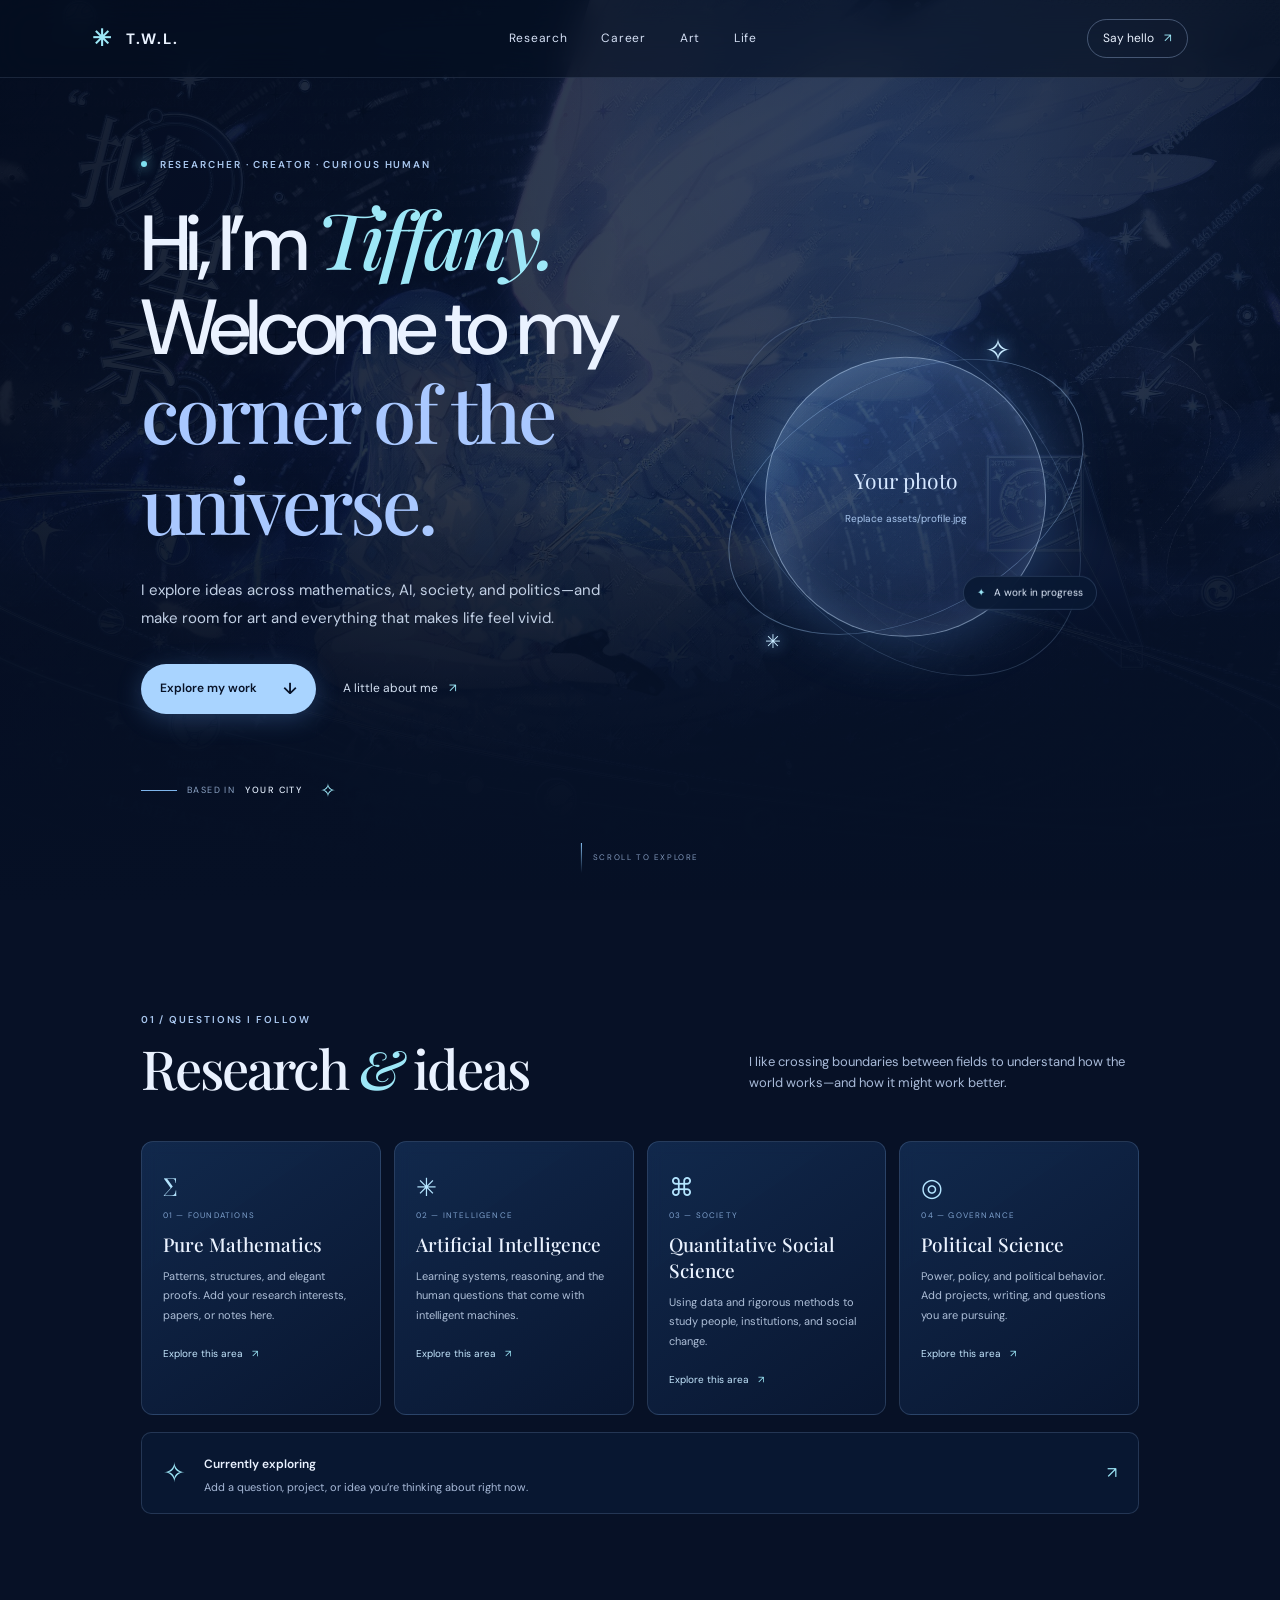
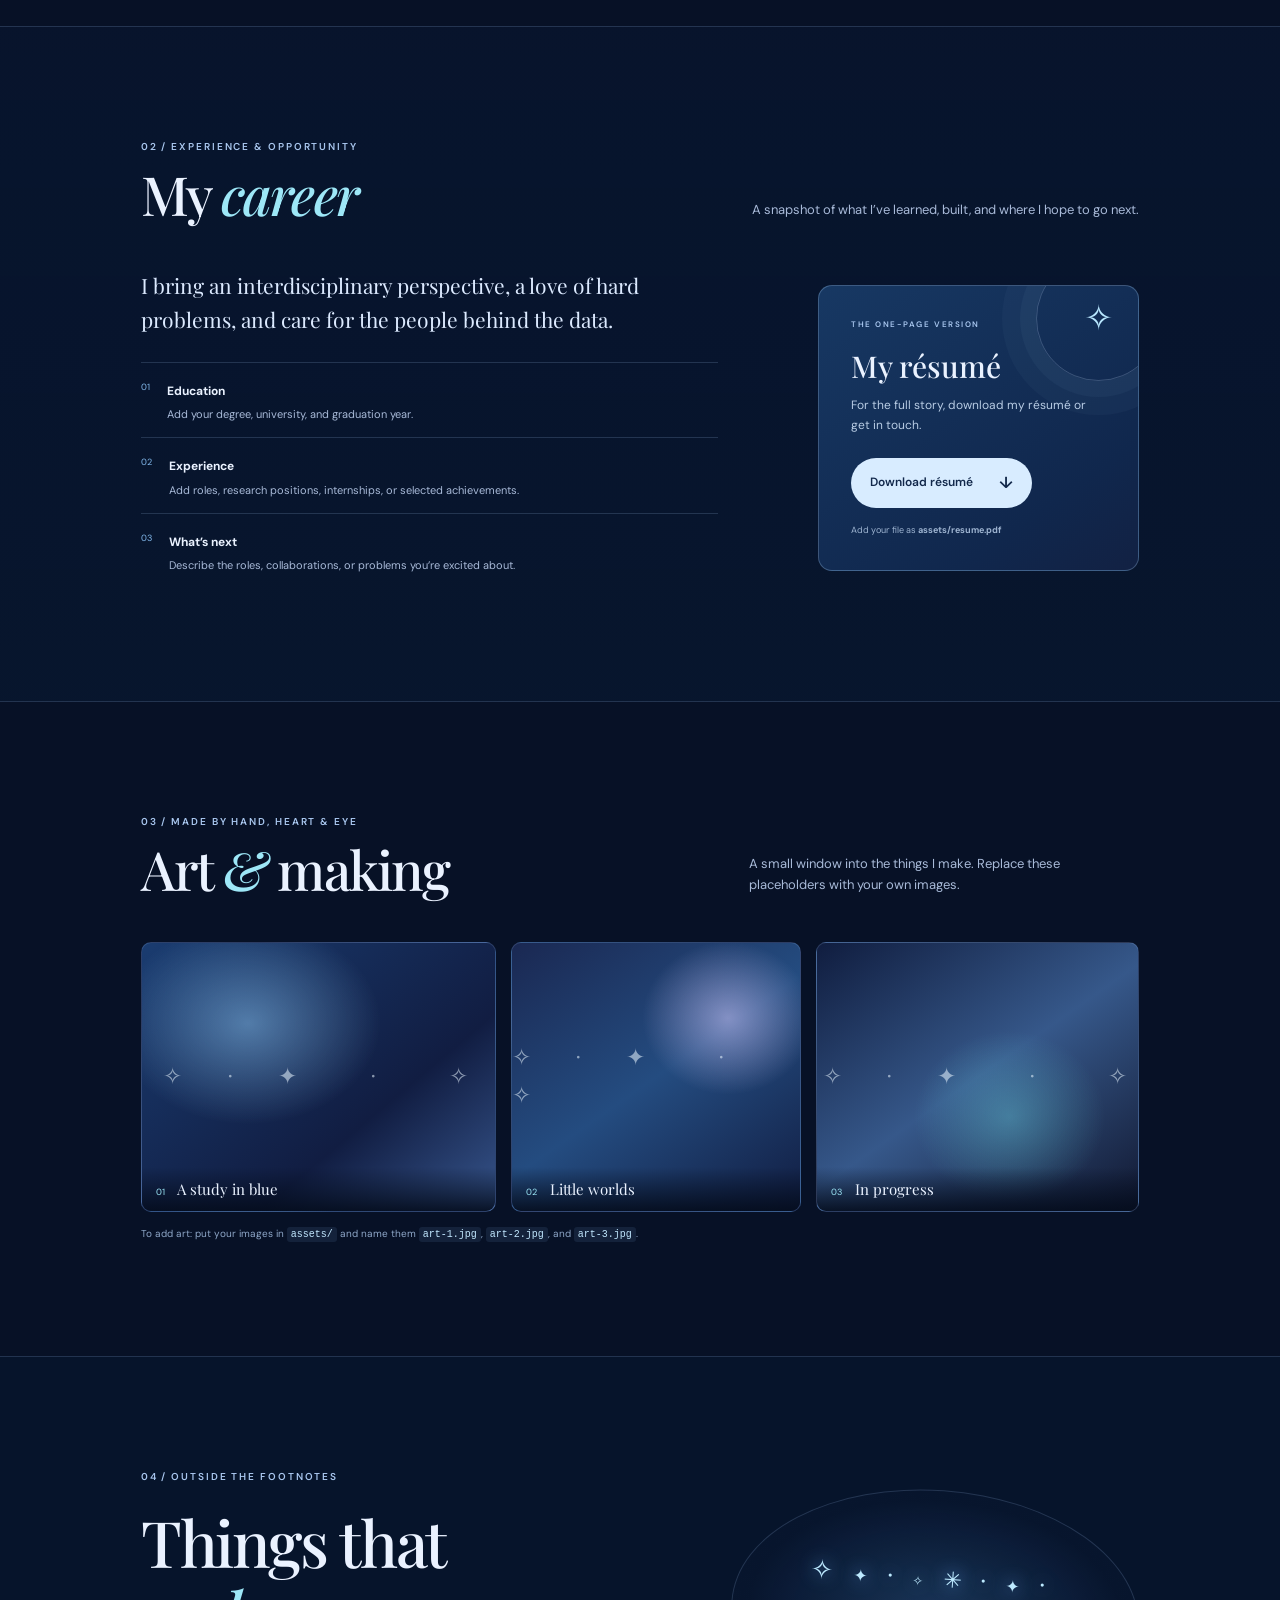
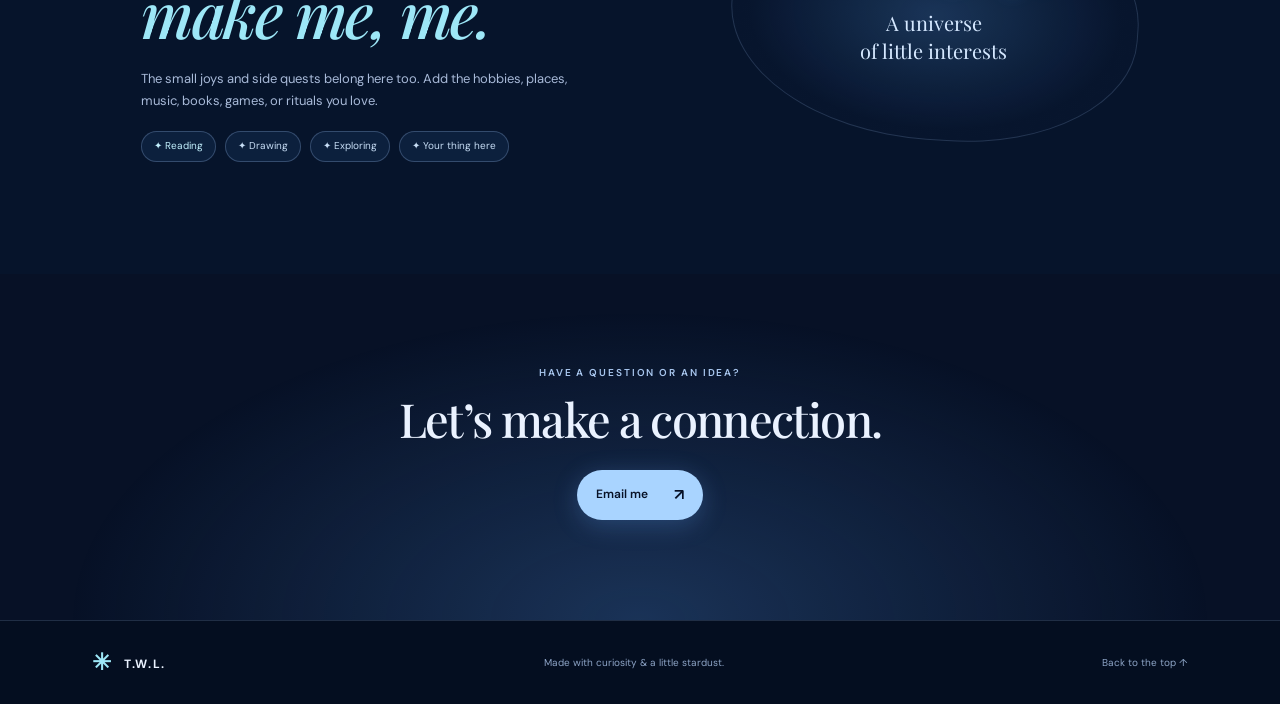
==== index.html @ 9f995507 "Add files via upload" ====
<!doctype html>
<html lang="en">
<head>
  <meta charset="utf-8">
  <meta name="viewport" content="width=device-width, initial-scale=1">
  <meta name="theme-color" content="#071126">
  <meta name="description" content="Tiffany Wing Lun — research, work, art, and things I love.">
  <title>Tiffany Wing Lun — Personal Portfolio</title>
  <link rel="preconnect" href="https://fonts.googleapis.com">
  <link rel="preconnect" href="https://fonts.gstatic.com" crossorigin>
  <link href="https://fonts.googleapis.com/css2?family=DM+Sans:wght@400;500;600;700&family=Playfair+Display:wght@500;600;700&display=swap" rel="stylesheet">
  <link rel="stylesheet" href="style.css">
</head>
<body>
  <div class="backdrop" aria-hidden="true"></div>
  <header class="topbar">
    <a class="wordmark" href="#home" aria-label="Tiffany home"><span class="mark">✳</span> T.W.L.</a>
    <nav aria-label="Main navigation">
      <a href="#research">Research</a><a href="#career">Career</a><a href="#art">Art</a><a href="#life">Life</a>
    </nav>
    <a class="top-contact" href="mailto:your.email@example.com">Say hello <span>↗</span></a>
  </header>

  <main>
    <section class="hero" id="home">
      <div class="hero-copy">
        <p class="eyebrow"><span class="dot"></span> RESEARCHER · CREATOR · CURIOUS HUMAN</p>
        <h1>Hi, I’m <em>Tiffany.</em><br>Welcome to my<br><span class="serif-blue">corner of the universe.</span></h1>
        <p class="intro">I explore ideas across mathematics, AI, society, and politics—and make room for art and everything that makes life feel vivid.</p>
        <div class="hero-actions"><a class="button primary" href="#research">Explore my work <span>↓</span></a><a class="text-link" href="#career">A little about me <span>↗</span></a></div>
        <div class="hero-note"><span class="line"></span> BASED IN <b>YOUR CITY</b><span class="note-star">✧</span></div>
      </div>
      <div class="portrait-wrap">
        <div class="orbit orbit-one"></div><div class="orbit orbit-two"></div>
        <div class="portrait"><img src="assets/profile.jpg" alt="Portrait of Tiffany" onerror="this.style.display='none'; this.parentElement.classList.add('empty')"><span class="portrait-placeholder">Your photo<br><small>Replace assets/profile.jpg</small></span></div>
        <div class="photo-tag"><span>✦</span> A work in progress</div>
        <div class="floating-star star-a">✧</div><div class="floating-star star-b">✳</div>
      </div>
      <a class="scroll-cue" href="#research"><span></span> SCROLL TO EXPLORE</a>
    </section>

    <section class="section research-section" id="research">
      <div class="section-head"><div><p class="eyebrow">01 / QUESTIONS I FOLLOW</p><h2>Research <em>&</em> ideas</h2></div><p class="section-intro">I like crossing boundaries between fields to understand how the world works—and how it might work better.</p></div>
      <div class="research-grid">
        <article class="research-card"><div class="card-icon">∑</div><p class="card-index">01 — FOUNDATIONS</p><h3>Pure Mathematics</h3><p>Patterns, structures, and elegant proofs. Add your research interests, papers, or notes here.</p><a href="mailto:your.email@example.com">Explore this area <span>↗</span></a></article>
        <article class="research-card"><div class="card-icon">✳</div><p class="card-index">02 — INTELLIGENCE</p><h3>Artificial Intelligence</h3><p>Learning systems, reasoning, and the human questions that come with intelligent machines.</p><a href="mailto:your.email@example.com">Explore this area <span>↗</span></a></article>
        <article class="research-card"><div class="card-icon">⌘</div><p class="card-index">03 — SOCIETY</p><h3>Quantitative Social Science</h3><p>Using data and rigorous methods to study people, institutions, and social change.</p><a href="mailto:your.email@example.com">Explore this area <span>↗</span></a></article>
        <article class="research-card"><div class="card-icon">◎</div><p class="card-index">04 — GOVERNANCE</p><h3>Political Science</h3><p>Power, policy, and political behavior. Add projects, writing, and questions you are pursuing.</p><a href="mailto:your.email@example.com">Explore this area <span>↗</span></a></article>
      </div>
      <div class="feature-strip"><span class="strip-symbol">✧</span><div><b>Currently exploring</b><p>Add a question, project, or idea you’re thinking about right now.</p></div><span class="strip-arrow">↗</span></div>
    </section>

    <section class="section career-section" id="career">
      <div class="section-head"><div><p class="eyebrow">02 / EXPERIENCE & OPPORTUNITY</p><h2>My <em>career</em></h2></div><p class="section-intro">A snapshot of what I’ve learned, built, and where I hope to go next.</p></div>
      <div class="career-layout"><div class="career-copy"><p class="large-copy">I bring an interdisciplinary perspective, a love of hard problems, and care for the people behind the data.</p><div class="detail-row"><span>01</span><div><b>Education</b><p>Add your degree, university, and graduation year.</p></div></div><div class="detail-row"><span>02</span><div><b>Experience</b><p>Add roles, research positions, internships, or selected achievements.</p></div></div><div class="detail-row"><span>03</span><div><b>What’s next</b><p>Describe the roles, collaborations, or problems you’re excited about.</p></div></div></div>
        <aside class="resume-card"><div class="resume-orbit">✧</div><p class="eyebrow">THE ONE-PAGE VERSION</p><h3>My résumé</h3><p>For the full story, download my résumé or get in touch.</p><a class="button light" href="assets/resume.pdf" download>Download résumé <span>↓</span></a><small>Add your file as <b>assets/resume.pdf</b></small></aside></div>
    </section>

    <section class="section art-section" id="art">
      <div class="section-head"><div><p class="eyebrow">03 / MADE BY HAND, HEART & EYE</p><h2>Art <em>&</em> making</h2></div><p class="section-intro">A small window into the things I make. Replace these placeholders with your own images.</p></div>
      <div class="art-grid"><figure class="art-tile art-one"><img src="assets/art-1.jpg" alt="Artwork one" onerror="this.style.display='none'"><figcaption><span>01</span> A study in blue</figcaption></figure><figure class="art-tile art-two"><img src="assets/art-2.jpg" alt="Artwork two" onerror="this.style.display='none'"><figcaption><span>02</span> Little worlds</figcaption></figure><figure class="art-tile art-three"><img src="assets/art-3.jpg" alt="Artwork three" onerror="this.style.display='none'"><figcaption><span>03</span> In progress</figcaption></figure></div>
      <p class="upload-hint">To add art: put your images in <code>assets/</code> and name them <code>art-1.jpg</code>, <code>art-2.jpg</code>, and <code>art-3.jpg</code>.</p>
    </section>

    <section class="section life-section" id="life"><div class="life-content"><p class="eyebrow">04 / OUTSIDE THE FOOTNOTES</p><h2>Things that<br><em>make me, me.</em></h2><p class="life-intro">The small joys and side quests belong here too. Add the hobbies, places, music, books, games, or rituals you love.</p><div class="hobby-list"><span>✦ Reading</span><span>✦ Drawing</span><span>✦ Exploring</span><span>✦ Your thing here</span></div></div><div class="life-visual"><div class="constellation">✧<span>✦</span>·<i>✧</i><b>✳</b>·<span>✦</span>·</div><p>A universe<br>of little interests</p></div></section>

    <section class="contact-band"><p class="eyebrow">HAVE A QUESTION OR AN IDEA?</p><h2>Let’s make a connection.</h2><a class="button primary" href="mailto:your.email@example.com">Email me <span>↗</span></a></section>
  </main>
  <footer><a class="wordmark" href="#home"><span class="mark">✳</span> T.W.L.</a><p>Made with curiosity & a little stardust.</p><a href="#home">Back to the top ↑</a></footer>
</body>
</html>
---- style.css ----
:root{--ink:#eaf2ff;--muted:#a8bad8;--blue:#8bbaff;--cyan:#9de7f7;--navy:#071126;--panel:rgba(12,29,59,.72);--line:rgba(174,205,255,.17);--serif:'Playfair Display',Georgia,serif;--sans:'DM Sans',Arial,sans-serif}*{box-sizing:border-box}html{scroll-behavior:smooth;scroll-padding-top:90px}body{margin:0;background:#071126;color:var(--ink);font-family:var(--sans);line-height:1.65;overflow-x:hidden}.backdrop{position:fixed;inset:0;z-index:-2;background:linear-gradient(90deg,rgba(5,13,31,.89),rgba(6,19,43,.72) 48%,rgba(6,18,42,.84)),linear-gradient(0deg,#071126 2%,transparent 45%,rgba(5,12,28,.2)),url('assets/blue-universe.jpg') center 38%/cover no-repeat;opacity:.72}.backdrop:after{content:"";position:absolute;inset:0;background:radial-gradient(ellipse at 70% 15%,rgba(112,164,255,.2),transparent 38%),linear-gradient(180deg,transparent 50%,#071126 100%)}a{color:inherit;text-decoration:none}.topbar{height:78px;padding:0 7.2%;display:flex;align-items:center;justify-content:space-between;border-bottom:1px solid rgba(190,214,255,.12);background:rgba(5,14,31,.58);backdrop-filter:blur(16px);position:sticky;top:0;z-index:5}.wordmark{font-size:15px;letter-spacing:.13em;font-weight:700}.mark{color:var(--cyan);font-size:23px;vertical-align:-2px;margin-right:7px}.topbar nav{display:flex;gap:34px;font-size:12px;color:#d5e0f5;letter-spacing:.06em}.topbar nav a:hover,.text-link:hover,footer>a:last-child:hover{color:var(--cyan)}.top-contact{font-size:12px;border:1px solid rgba(184,211,255,.32);padding:9px 15px;border-radius:30px}.top-contact span{color:var(--cyan);margin-left:7px}.hero{min-height:690px;height:calc(100vh - 78px);max-height:860px;padding:70px 11% 84px;display:flex;align-items:center;position:relative;overflow:hidden}.hero-copy{max-width:610px;z-index:1}.eyebrow{font-size:10px;letter-spacing:.19em;color:#a9c7ef;font-weight:600;margin:0 0 22px}.dot{display:inline-block;width:6px;height:6px;border-radius:100%;background:#7fe0f0;box-shadow:0 0 12px #7fe0f0;margin:0 9px 1px 0}h1,h2,h3,p{margin-top:0}h1{font-size:clamp(48px,6.2vw,78px);letter-spacing:-.055em;line-height:1.08;margin-bottom:25px;font-weight:500}h1 em,h2 em{font-family:var(--serif);font-weight:500;color:var(--cyan)}.serif-blue{font-family:var(--serif);font-weight:500;color:#a9c8ff;letter-spacing:-.04em}.intro{max-width:460px;color:#c2d0e5;font-size:15px;line-height:1.9}.hero-actions{display:flex;align-items:center;gap:27px;margin-top:31px}.button{display:inline-flex;align-items:center;gap:26px;border-radius:28px;padding:12px 19px;font-size:12px;font-weight:600;transition:.2s}.button span{font-size:16px}.primary{background:#a9d4ff;color:#071126;box-shadow:0 5px 24px rgba(109,173,255,.25)}.primary:hover{transform:translateY(-2px);background:#d4eaff}.text-link{font-size:12px;color:#d5e1f2}.text-link span{color:var(--cyan);margin-left:8px}.hero-note{display:flex;align-items:center;gap:10px;margin-top:61px;color:#8da4c5;font-size:9px;letter-spacing:.16em}.hero-note b{color:#e6f0ff;font-weight:500}.line{width:36px;height:1px;background:#7eb5ec}.note-star{color:#9de7f7;font-size:19px;margin-left:8px}.portrait-wrap{position:absolute;right:14%;top:50%;transform:translateY(-48%);width:min(33vw,390px);aspect-ratio:1}.portrait{position:absolute;inset:14%;border-radius:50%;border:1px solid rgba(197,226,255,.5);background:linear-gradient(145deg,rgba(117,179,255,.25),rgba(83,112,190,.15));box-shadow:0 0 65px rgba(103,172,255,.3),inset 0 0 40px rgba(170,212,255,.18);display:flex;align-items:center;justify-content:center;overflow:hidden}.portrait img{width:100%;height:100%;object-fit:cover}.portrait.empty .portrait-placeholder{display:block}.portrait-placeholder{display:none;text-align:center;color:#d5e7ff;font-family:var(--serif);font-size:21px;line-height:1.55}.portrait-placeholder small{font:10px var(--sans);color:#a9c7ef}.orbit{position:absolute;border:1px solid rgba(174,214,255,.38);border-radius:50%;inset:1%;transform:rotate(-28deg) scaleY(.62)}.orbit-two{inset:-3%;transform:rotate(47deg) scaleY(.69);border-color:rgba(174,214,255,.19)}.photo-tag{position:absolute;right:1%;bottom:21%;font-size:10px;color:#e4efff;background:rgba(9,24,51,.88);border:1px solid var(--line);border-radius:20px;padding:8px 13px;backdrop-filter:blur(8px)}.photo-tag span{color:var(--cyan);margin-right:6px}.floating-star{position:absolute;color:#c7eaff;text-shadow:0 0 15px #76bcff}.star-a{top:6%;right:23%;font-size:31px}.star-b{bottom:9%;left:14%;font-size:19px}.scroll-cue{position:absolute;bottom:27px;left:50%;transform:translateX(-50%);font-size:8px;letter-spacing:.2em;color:#8198bb;display:flex;gap:11px;align-items:center}.scroll-cue span{height:30px;width:1px;background:linear-gradient(#8ecbff,transparent)}.section{padding:112px 11%;position:relative}.section-head{display:flex;align-items:end;justify-content:space-between;gap:40px;margin-bottom:43px}.section-head .eyebrow{margin-bottom:10px}h2{font-family:var(--serif);font-size:clamp(38px,4.3vw,54px);line-height:1.1;font-weight:500;letter-spacing:-.035em;margin:0}.section-intro{max-width:390px;color:var(--muted);font-size:13px;margin:0 0 4px}.research-grid{display:grid;grid-template-columns:repeat(4,1fr);gap:13px}.research-card{min-height:267px;padding:23px 21px;background:linear-gradient(145deg,rgba(21,48,88,.76),rgba(10,25,52,.78));border:1px solid var(--line);border-radius:12px;backdrop-filter:blur(8px);transition:.2s}.research-card:hover{transform:translateY(-4px);border-color:rgba(151,211,255,.48)}.card-icon{color:#b4e5ff;font-family:var(--serif);font-size:25px;height:40px}.card-index{font-size:8px;letter-spacing:.15em;color:#7fa2ce;margin:4px 0 9px}.research-card h3{font:500 19px var(--serif);margin:0 0 10px}.research-card>p:not(.card-index){font-size:11px;color:#aebfd8;line-height:1.75;min-height:57px;margin-bottom:14px}.research-card>a{font-size:10px;color:#c6e8ff}.research-card>a span{color:var(--cyan);margin-left:6px}.feature-strip{margin-top:17px;border:1px solid var(--line);background:rgba(11,28,58,.61);border-radius:10px;padding:17px 21px;display:flex;align-items:center;gap:18px}.strip-symbol{font-size:27px;color:var(--cyan)}.feature-strip b{font-size:12px;font-weight:600}.feature-strip p{font-size:11px;color:var(--muted);margin:1px 0 0}.strip-arrow{margin-left:auto;color:var(--cyan)}.career-section{background:linear-gradient(180deg,rgba(8,21,46,.85),rgba(8,22,46,.94));border-top:1px solid var(--line);border-bottom:1px solid var(--line)}.career-layout{display:grid;grid-template-columns:1.35fr .75fr;gap:10%;align-items:center}.large-copy{font:21px/1.65 var(--serif);color:#dceaff;max-width:510px;margin:0 0 25px}.detail-row{display:flex;gap:17px;border-top:1px solid var(--line);padding:14px 0}.detail-row>span{font-size:9px;color:#82b9ec;padding-top:3px}.detail-row b{font-size:12px}.detail-row p{font-size:11px;color:var(--muted);margin:2px 0 0}.resume-card{position:relative;overflow:hidden;padding:32px;border-radius:14px;border:1px solid rgba(173,214,255,.28);background:linear-gradient(145deg,#173863,#10274d 75%,#122143);min-height:270px}.resume-card .eyebrow{font-size:8px;margin-bottom:15px}.resume-card h3{font:500 30px var(--serif);margin-bottom:10px}.resume-card>p:not(.eyebrow){font-size:12px;color:#b8cce4;max-width:240px}.button.light{background:#d8ecff;color:#12284b;margin-top:10px}.button.light:hover{background:white}.resume-card small{display:block;font-size:9px;color:#9eb4d1;margin-top:15px}.resume-orbit{position:absolute;right:-23px;top:-30px;border:1px solid rgba(206,229,255,.22);color:#b9e8ff;width:125px;height:125px;border-radius:50%;display:grid;place-items:center;font-size:35px;box-shadow:0 0 0 16px rgba(178,215,255,.04),0 0 0 34px rgba(178,215,255,.03)}.art-grid{display:grid;grid-template-columns:1.1fr .9fr 1fr;gap:15px}.art-tile{margin:0;position:relative;overflow:hidden;border-radius:10px;border:1px solid var(--line);height:270px;background:radial-gradient(ellipse at 30% 30%,rgba(148,209,255,.48),transparent 38%),linear-gradient(140deg,#1a3c70,#111d42 65%,#37568d)}.art-two{background:radial-gradient(ellipse at 75% 28%,rgba(212,203,255,.54),transparent 28%),linear-gradient(145deg,#1a2852,#244c80,#111d42)}.art-three{background:radial-gradient(ellipse at 60% 65%,rgba(111,220,232,.36),transparent 35%),linear-gradient(145deg,#101d3f,#36588a,#111831)}.art-tile:after{content:"✧　 ·　 ✦　　 ·　　 ✧";position:absolute;inset:0;display:grid;place-items:center;color:rgba(234,246,255,.55);font-size:23px;letter-spacing:.24em;pointer-events:none}.art-tile img{width:100%;height:100%;object-fit:cover;position:absolute;inset:0;z-index:1}.art-tile figcaption{position:absolute;bottom:0;left:0;right:0;z-index:2;padding:12px 14px;background:linear-gradient(transparent,rgba(4,12,28,.9));font:15px var(--serif)}.art-tile figcaption span{font:9px var(--sans);color:var(--cyan);margin-right:9px}.upload-hint{font-size:10px;color:#8fa8c9;margin:14px 0 0}.upload-hint code{color:#c2e8ff;background:rgba(138,184,241,.1);padding:2px 4px;border-radius:3px}.life-section{display:grid;grid-template-columns:1fr .8fr;align-items:center;gap:8%;background:rgba(8,22,46,.74);border-top:1px solid var(--line)}.life-content h2{font-size:clamp(43px,5vw,64px)}.life-intro{max-width:460px;color:var(--muted);font-size:13px;margin:20px 0}.hobby-list{display:flex;flex-wrap:wrap;gap:9px}.hobby-list span{border:1px solid rgba(164,202,248,.26);border-radius:20px;padding:6px 12px;font-size:10px;color:#c8def6;background:rgba(35,70,115,.25)}.hobby-list span:first-child{color:#c4f2ff}.life-visual{height:250px;border:1px solid var(--line);border-radius:50% 50% 45% 50%;background:radial-gradient(ellipse at center,rgba(80,141,208,.27),rgba(13,29,57,.18) 65%);display:flex;flex-direction:column;align-items:center;justify-content:center;transform:rotate(4deg);position:relative}.life-visual p{font:20px/1.4 var(--serif);text-align:center;color:#d5e8ff;transform:rotate(-4deg);margin:9px}.constellation{color:#bdeaff;letter-spacing:20px;font-size:27px;text-shadow:0 0 18px #64acff}.constellation span{font-size:17px}.constellation i{font-style:normal;font-size:13px}.constellation b{font-weight:400;font-size:22px}.contact-band{text-align:center;padding:91px 20px 100px;background:radial-gradient(ellipse at 50% 100%,rgba(67,123,192,.32),transparent 63%)}.contact-band .eyebrow{margin-bottom:12px}.contact-band h2{font-size:clamp(32px,4vw,47px);margin-bottom:25px}footer{border-top:1px solid var(--line);padding:23px 7.2%;display:flex;align-items:center;justify-content:space-between;background:rgba(5,14,31,.72)}footer p,footer>a:last-child{font-size:10px;color:#8ea5c7;margin:0}footer .wordmark{font-size:12px}
@media(max-width:900px){.hero{padding-left:8%;padding-right:8%}.portrait-wrap{right:7%;width:34vw;opacity:.82}.section{padding:88px 8%}.research-grid{grid-template-columns:repeat(2,1fr)}.research-card{min-height:230px}.career-layout{gap:6%}.art-tile{height:220px}}
@media(max-width:620px){.topbar{height:64px;padding:0 5%}.topbar nav{gap:13px;font-size:10px}.wordmark{font-size:12px}.top-contact{display:none}.hero{height:auto;min-height:780px;align-items:flex-start;padding:93px 7% 82px}.hero-copy{max-width:100%}h1{font-size:51px}.intro{max-width:380px;font-size:13px}.portrait-wrap{width:270px;right:4%;top:auto;bottom:70px;transform:none;opacity:.67}.hero-note{margin-top:35px}.scroll-cue{left:8%;transform:none}.section{padding:75px 7%}.section-head{display:block;margin-bottom:29px}.section-intro{margin-top:15px}.research-grid{grid-template-columns:1fr 1fr;gap:9px}.research-card{padding:17px 14px;min-height:260px}.research-card h3{font-size:17px}.research-card>p:not(.card-index){font-size:10px}.career-layout,.life-section{grid-template-columns:1fr;gap:30px}.resume-card{max-width:none}.art-grid{grid-template-columns:1fr 1fr}.art-one{grid-column:span 2}.art-tile{height:190px}.art-one{height:230px}.life-visual{max-width:330px;width:100%;justify-self:center;height:220px}.contact-band{padding:72px 7%}footer{padding:20px 6%;flex-wrap:wrap;gap:12px}footer p{order:3;width:100%;text-align:center}.hero-actions{gap:18px}.button{gap:14px;padding:11px 15px}}
@media(prefers-reduced-motion:reduce){html{scroll-behavior:auto}*,*:before,*:after{transition:none!important}}
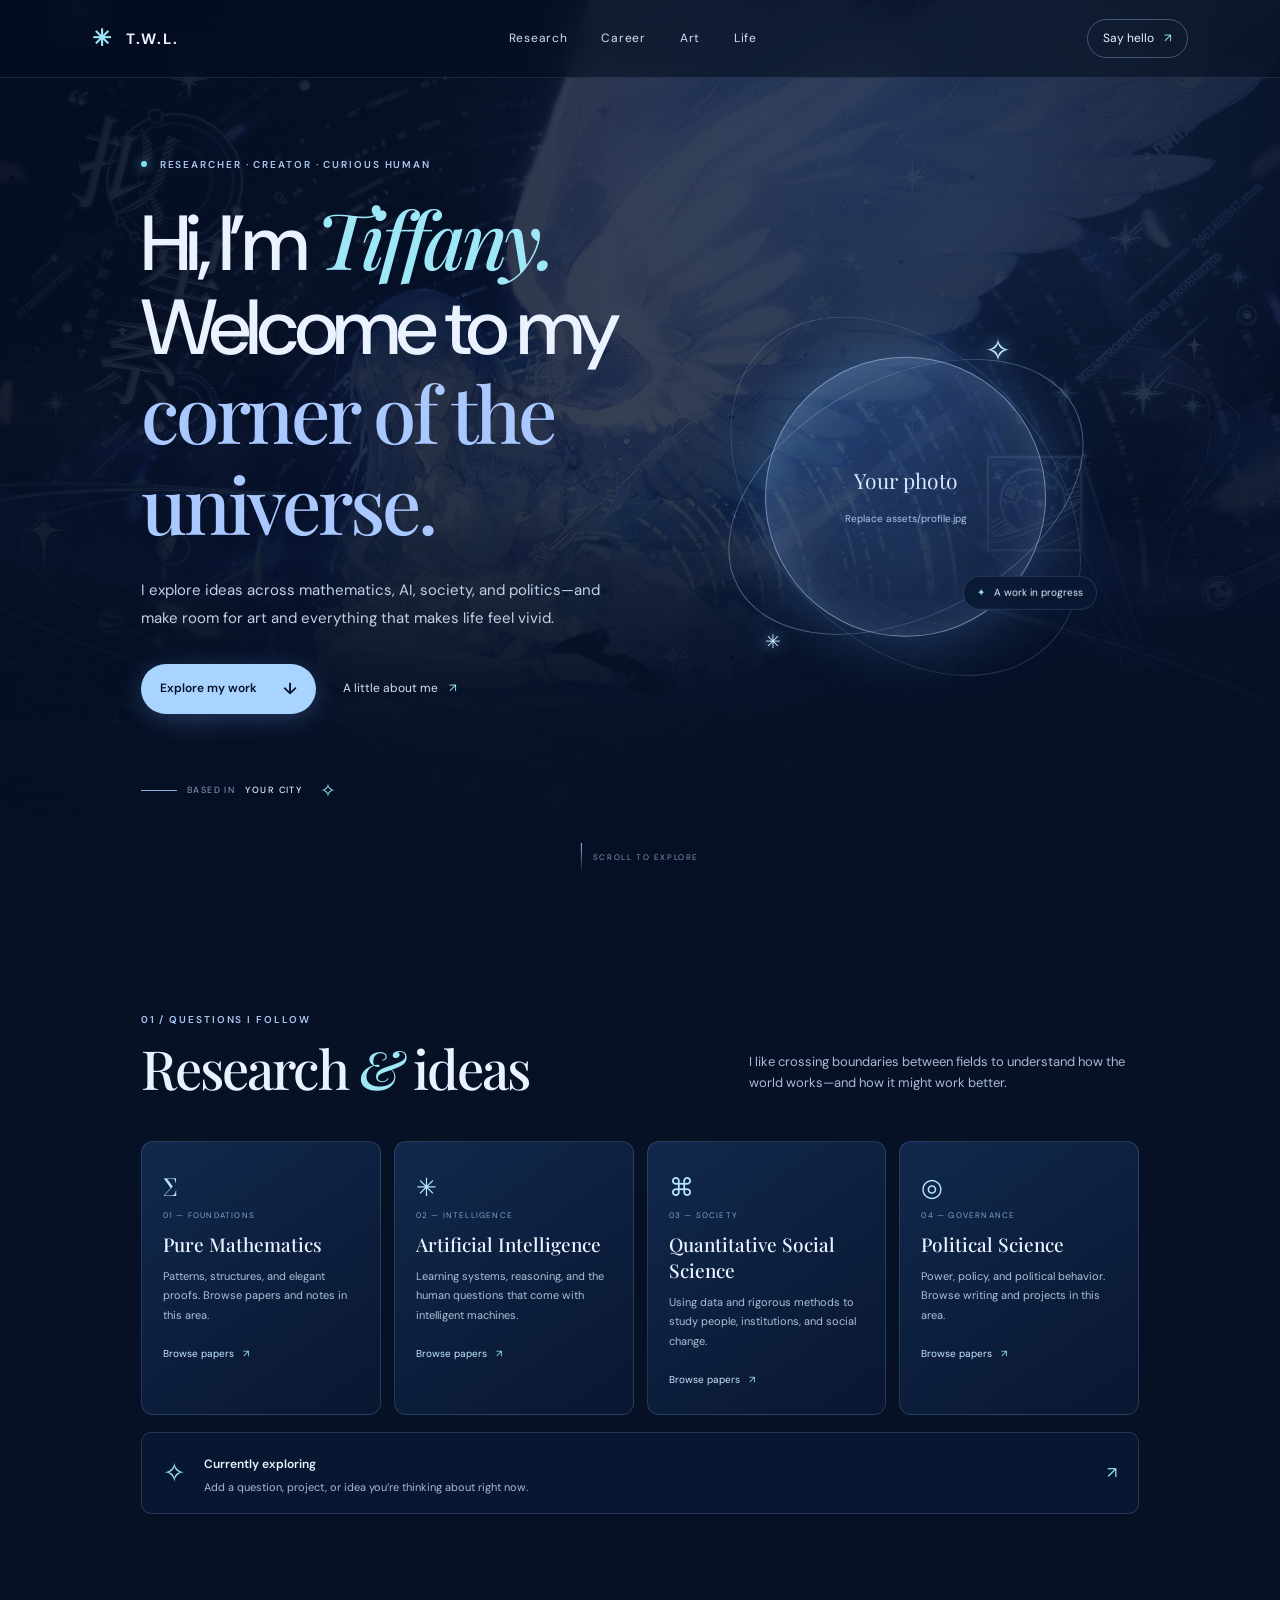
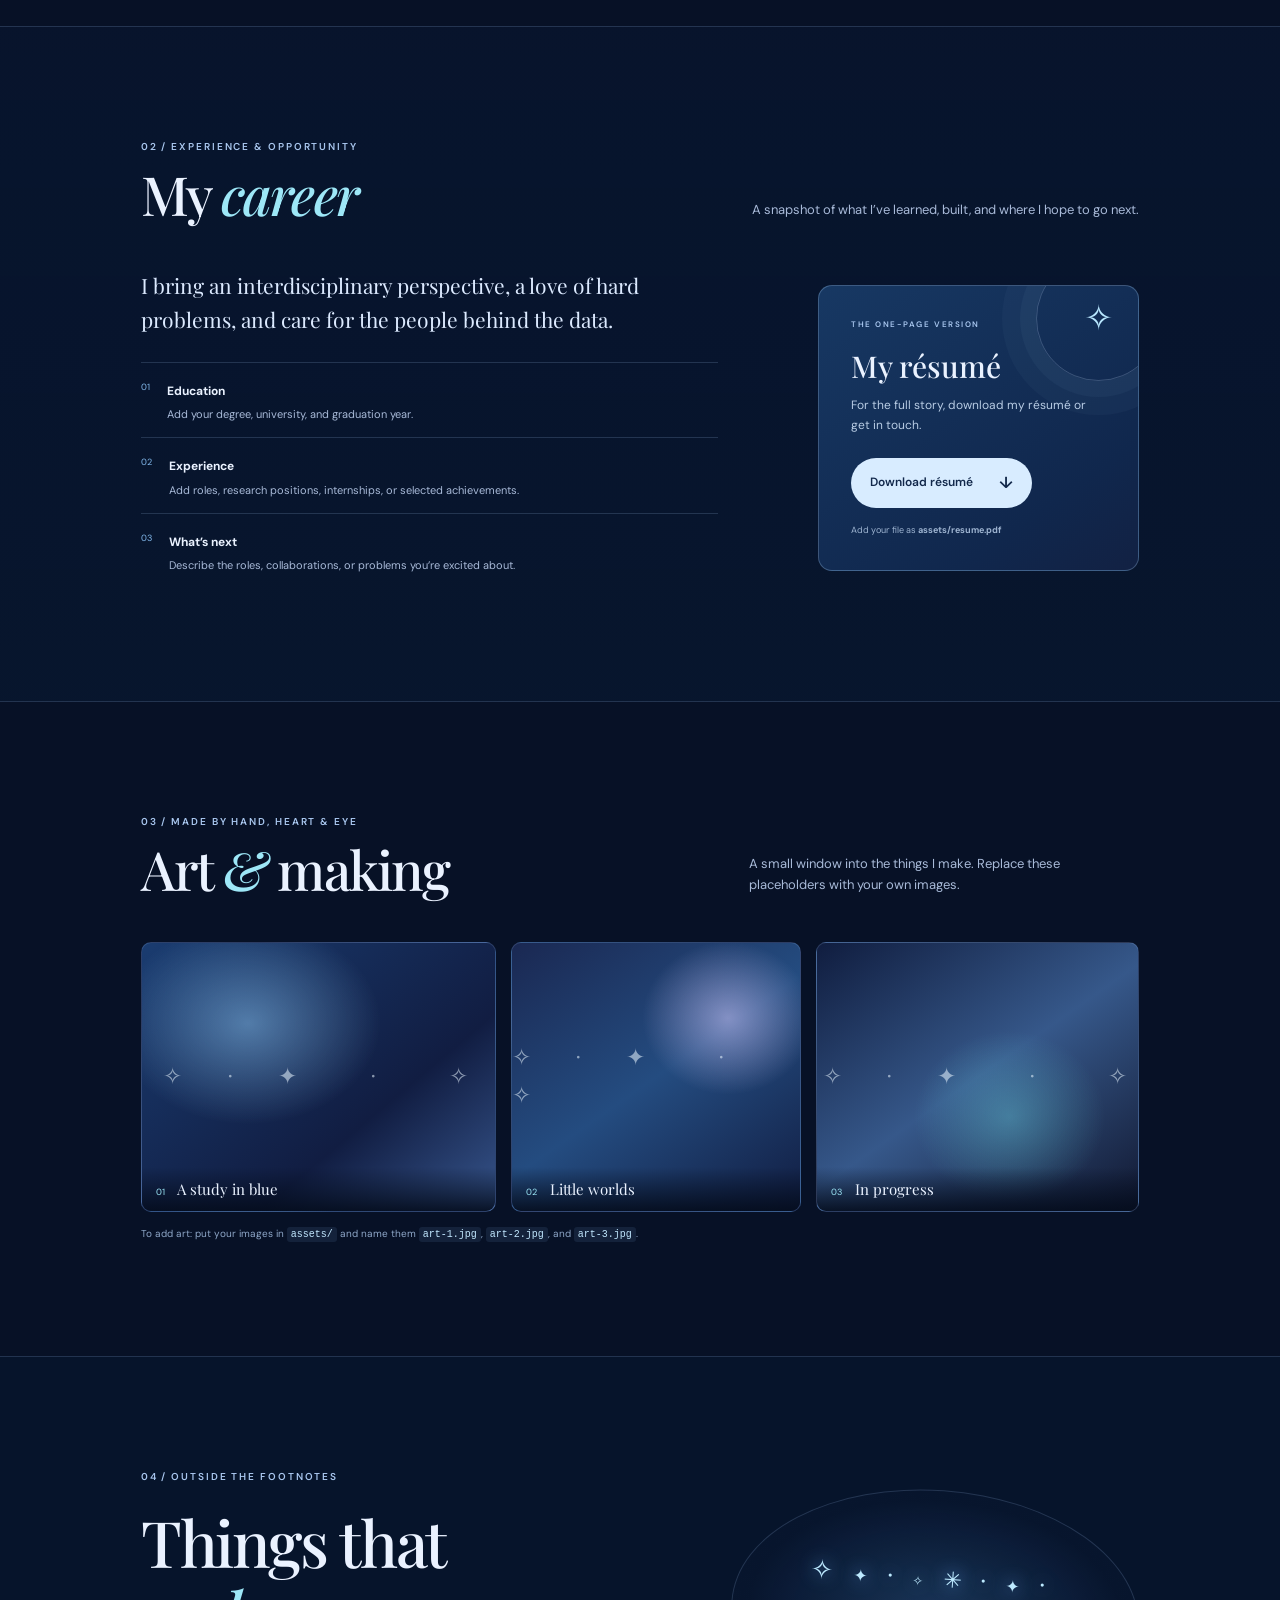
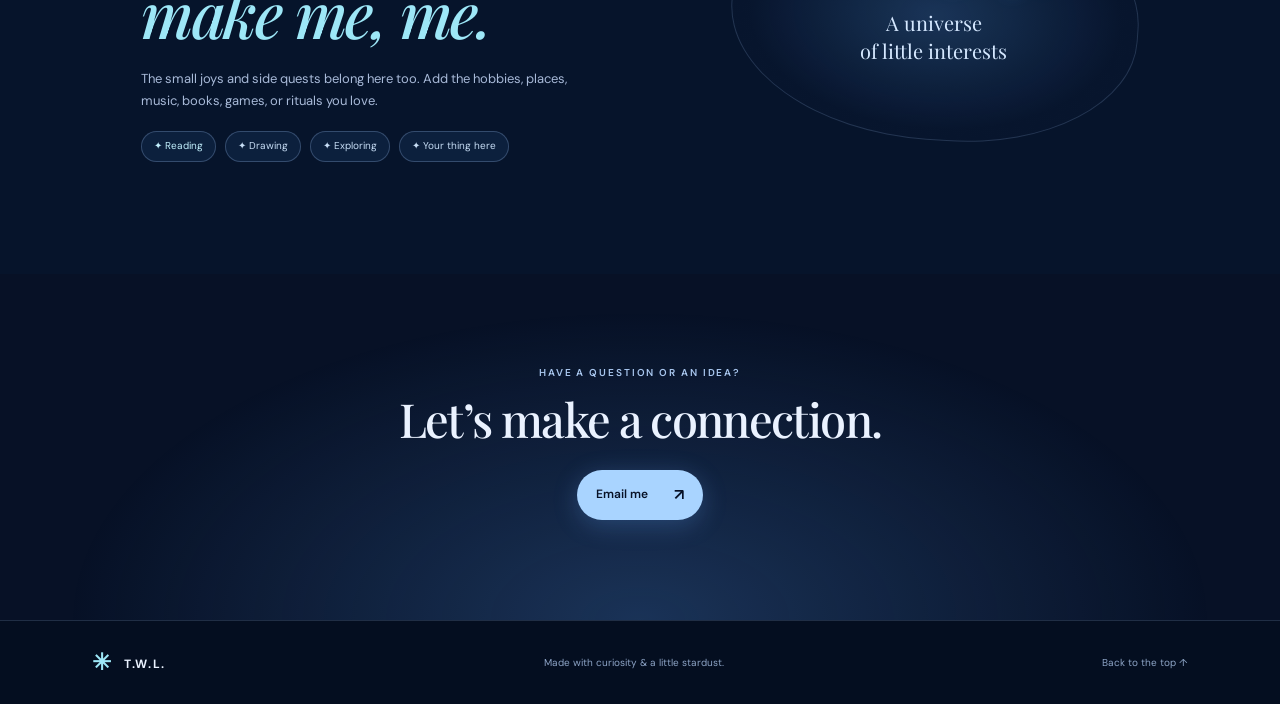
==== commit 41096c9e: "Add files via upload" ====
--- a/index.html
+++ b/index.html
@@ -42,10 +42,10 @@
     <section class="section research-section" id="research">
       <div class="section-head"><div><p class="eyebrow">01 / QUESTIONS I FOLLOW</p><h2>Research <em>&</em> ideas</h2></div><p class="section-intro">I like crossing boundaries between fields to understand how the world works—and how it might work better.</p></div>
       <div class="research-grid">
-        <article class="research-card"><div class="card-icon">∑</div><p class="card-index">01 — FOUNDATIONS</p><h3>Pure Mathematics</h3><p>Patterns, structures, and elegant proofs. Add your research interests, papers, or notes here.</p><a href="mailto:your.email@example.com">Explore this area <span>↗</span></a></article>
-        <article class="research-card"><div class="card-icon">✳</div><p class="card-index">02 — INTELLIGENCE</p><h3>Artificial Intelligence</h3><p>Learning systems, reasoning, and the human questions that come with intelligent machines.</p><a href="mailto:your.email@example.com">Explore this area <span>↗</span></a></article>
-        <article class="research-card"><div class="card-icon">⌘</div><p class="card-index">03 — SOCIETY</p><h3>Quantitative Social Science</h3><p>Using data and rigorous methods to study people, institutions, and social change.</p><a href="mailto:your.email@example.com">Explore this area <span>↗</span></a></article>
-        <article class="research-card"><div class="card-icon">◎</div><p class="card-index">04 — GOVERNANCE</p><h3>Political Science</h3><p>Power, policy, and political behavior. Add projects, writing, and questions you are pursuing.</p><a href="mailto:your.email@example.com">Explore this area <span>↗</span></a></article>
+        <article class="research-card"><div class="card-icon">∑</div><p class="card-index">01 — FOUNDATIONS</p><h3>Pure Mathematics</h3><p>Patterns, structures, and elegant proofs. Browse papers and notes in this area.</p><a href="research/pure-mathematics.html">Browse papers <span>↗</span></a></article>
+        <article class="research-card"><div class="card-icon">✳</div><p class="card-index">02 — INTELLIGENCE</p><h3>Artificial Intelligence</h3><p>Learning systems, reasoning, and the human questions that come with intelligent machines.</p><a href="research/ai.html">Browse papers <span>↗</span></a></article>
+        <article class="research-card"><div class="card-icon">⌘</div><p class="card-index">03 — SOCIETY</p><h3>Quantitative Social Science</h3><p>Using data and rigorous methods to study people, institutions, and social change.</p><a href="research/quantitative-social-science.html">Browse papers <span>↗</span></a></article>
+        <article class="research-card"><div class="card-icon">◎</div><p class="card-index">04 — GOVERNANCE</p><h3>Political Science</h3><p>Power, policy, and political behavior. Browse writing and projects in this area.</p><a href="research/political-science.html">Browse papers <span>↗</span></a></article>
       </div>
       <div class="feature-strip"><span class="strip-symbol">✧</span><div><b>Currently exploring</b><p>Add a question, project, or idea you’re thinking about right now.</p></div><span class="strip-arrow">↗</span></div>
     </section>
--- a/style.css
+++ b/style.css
@@ -2,3 +2,4 @@
 @media(max-width:900px){.hero{padding-left:8%;padding-right:8%}.portrait-wrap{right:7%;width:34vw;opacity:.82}.section{padding:88px 8%}.research-grid{grid-template-columns:repeat(2,1fr)}.research-card{min-height:230px}.career-layout{gap:6%}.art-tile{height:220px}}
 @media(max-width:620px){.topbar{height:64px;padding:0 5%}.topbar nav{gap:13px;font-size:10px}.wordmark{font-size:12px}.top-contact{display:none}.hero{height:auto;min-height:780px;align-items:flex-start;padding:93px 7% 82px}.hero-copy{max-width:100%}h1{font-size:51px}.intro{max-width:380px;font-size:13px}.portrait-wrap{width:270px;right:4%;top:auto;bottom:70px;transform:none;opacity:.67}.hero-note{margin-top:35px}.scroll-cue{left:8%;transform:none}.section{padding:75px 7%}.section-head{display:block;margin-bottom:29px}.section-intro{margin-top:15px}.research-grid{grid-template-columns:1fr 1fr;gap:9px}.research-card{padding:17px 14px;min-height:260px}.research-card h3{font-size:17px}.research-card>p:not(.card-index){font-size:10px}.career-layout,.life-section{grid-template-columns:1fr;gap:30px}.resume-card{max-width:none}.art-grid{grid-template-columns:1fr 1fr}.art-one{grid-column:span 2}.art-tile{height:190px}.art-one{height:230px}.life-visual{max-width:330px;width:100%;justify-self:center;height:220px}.contact-band{padding:72px 7%}footer{padding:20px 6%;flex-wrap:wrap;gap:12px}footer p{order:3;width:100%;text-align:center}.hero-actions{gap:18px}.button{gap:14px;padding:11px 15px}}
 @media(prefers-reduced-motion:reduce){html{scroll-behavior:auto}*,*:before,*:after{transition:none!important}}
+.papers-main{max-width:1000px;min-height:75vh;margin:0 auto;padding:68px 30px 100px}.back-link{display:inline-block;color:#b8d9fb;font-size:12px;margin-bottom:44px}.papers-main>.eyebrow{margin-bottom:12px}.papers-main>h1{font-size:clamp(42px,6vw,68px);max-width:850px}.papers-intro{color:var(--muted);font-size:14px;max-width:600px;margin:0 0 39px}.paper-list{display:grid;gap:16px}.paper-card{padding:26px 30px 29px;background:linear-gradient(145deg,rgba(21,48,88,.85),rgba(10,25,52,.9));border:1px solid var(--line);border-radius:13px;backdrop-filter:blur(9px)}.paper-meta{display:flex;gap:12px;flex-wrap:wrap;color:#91b6e1;font-size:9px;letter-spacing:.13em}.paper-meta span+span:before{content:'·';margin-right:12px;color:#65c9e5}.paper-card h2{font-size:25px;margin:13px 0 4px}.authors{color:#acd5ef;font-size:11px;margin-bottom:16px}.abstract{max-width:760px;color:#b8c8df;font-size:12px;line-height:1.85;margin-bottom:19px}.abstract b{color:#e5f1ff;display:block;font-size:10px;letter-spacing:.08em;margin-bottom:3px}.paper-links{display:flex;align-items:center;gap:21px}.paper-links .button{font-size:10px;padding:9px 14px;gap:15px}.paper-text-link{font-size:10px;color:#b9dafa}.papers-note{margin-top:22px;padding:15px 18px;border-left:2px solid #7bcfe5;background:rgba(20,48,81,.44);color:#9eb5d2;font-size:11px}.papers-note code{color:#d4edff}@media(max-width:620px){.papers-main{padding:42px 7% 70px}.back-link{margin-bottom:32px}.paper-card{padding:20px}.paper-card h2{font-size:21px}.paper-links{align-items:flex-start;flex-direction:column;gap:12px}}
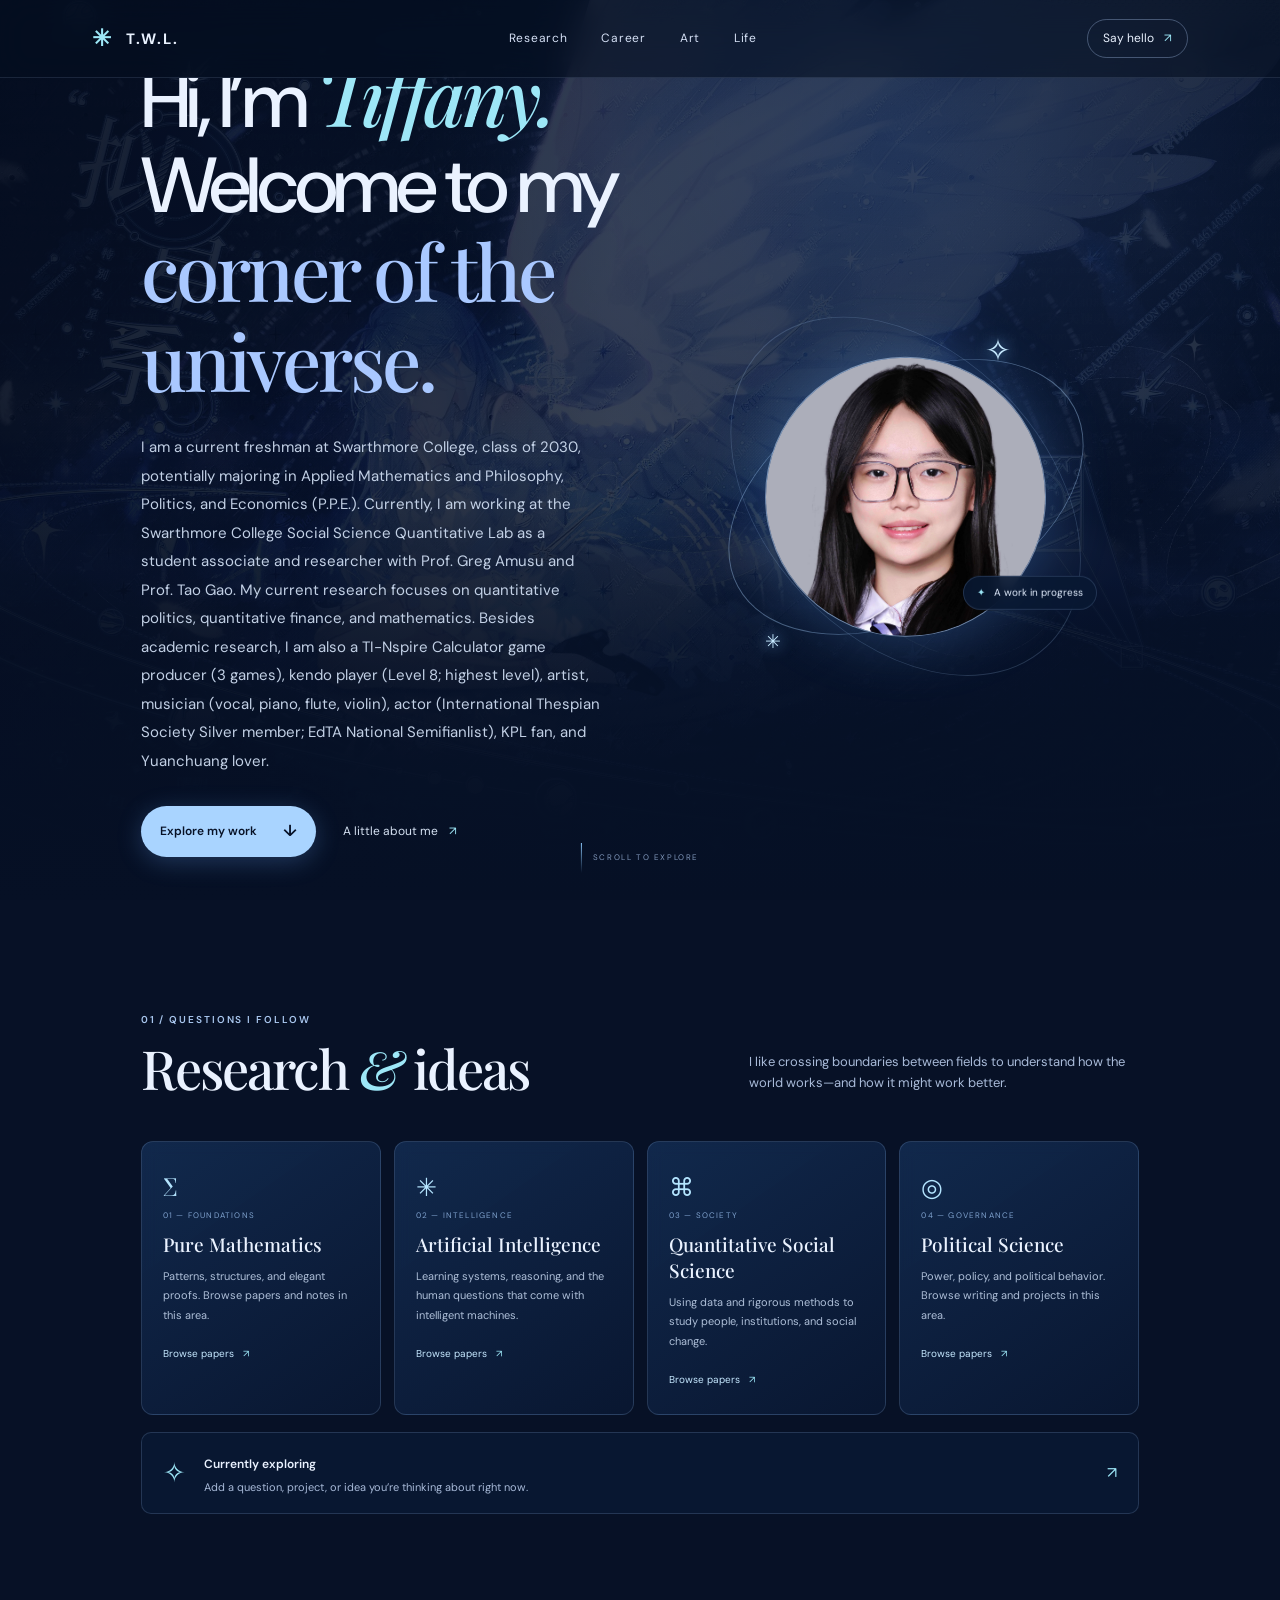
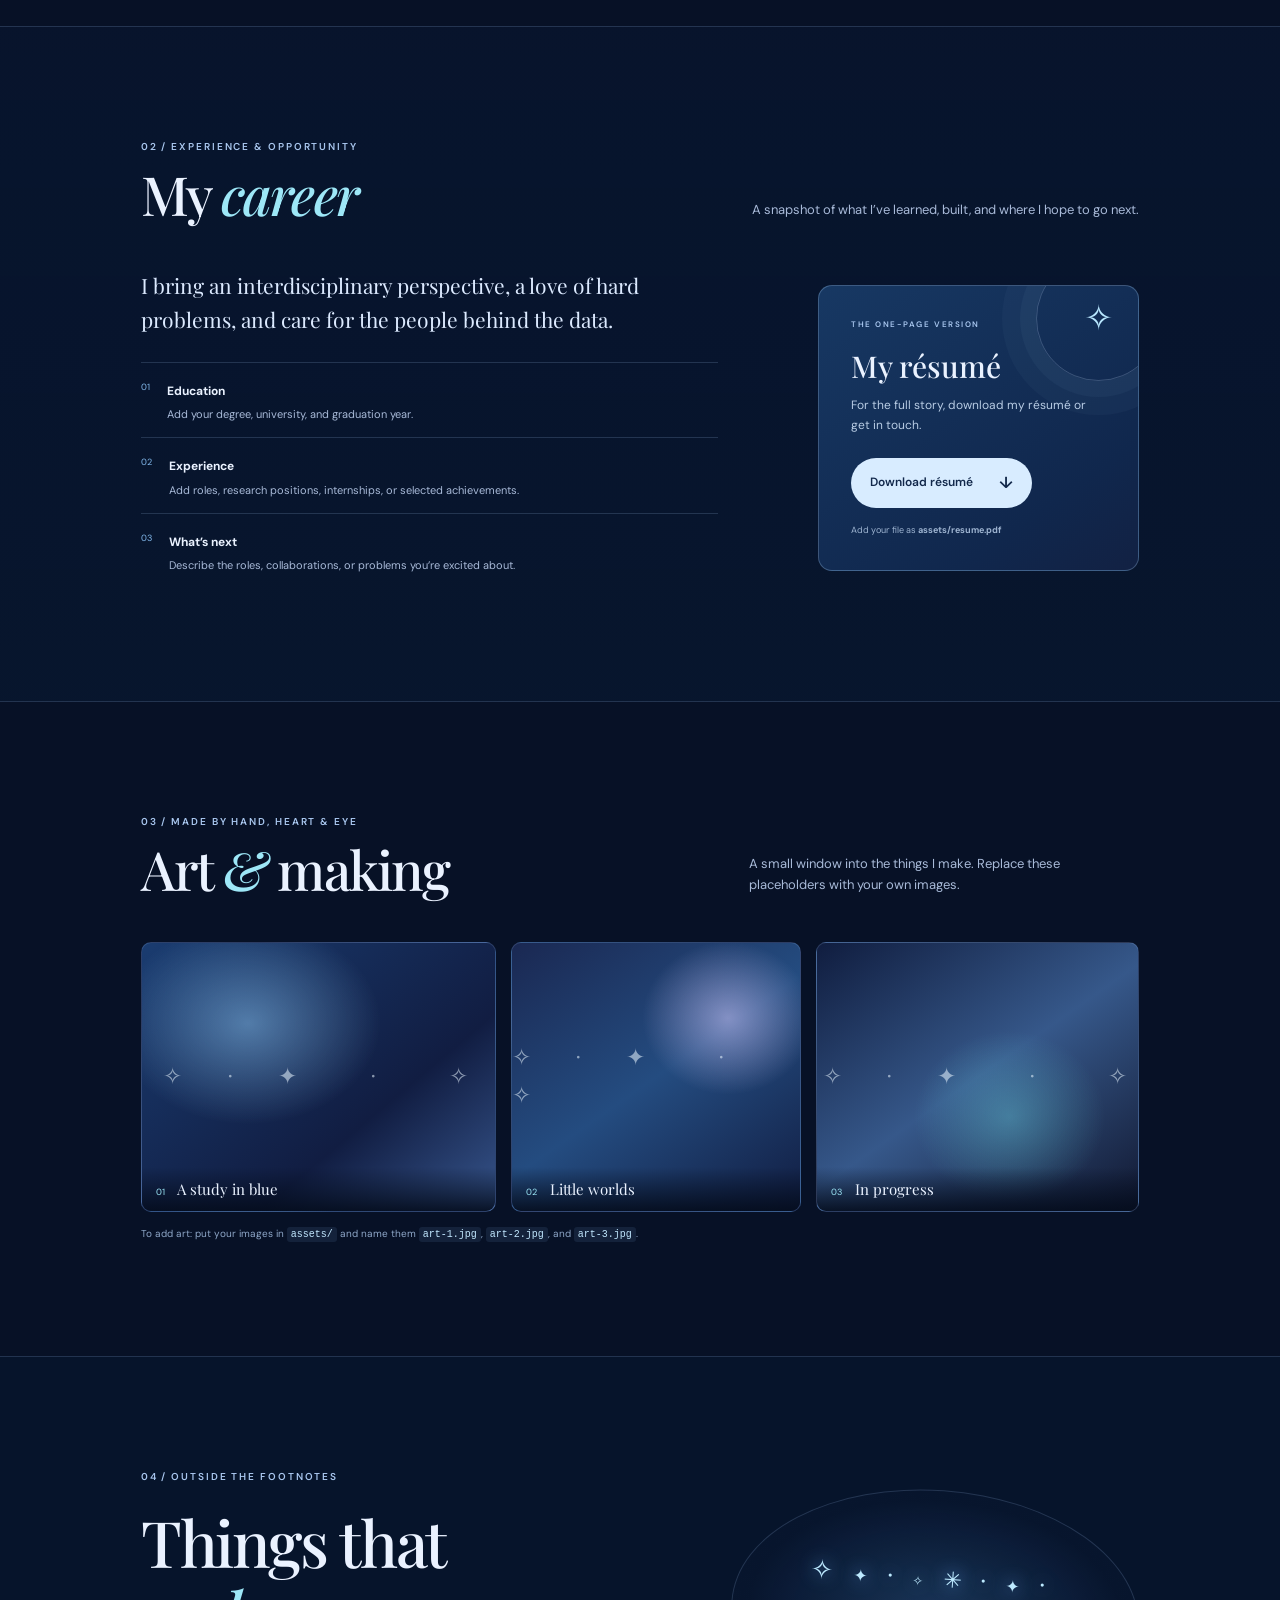
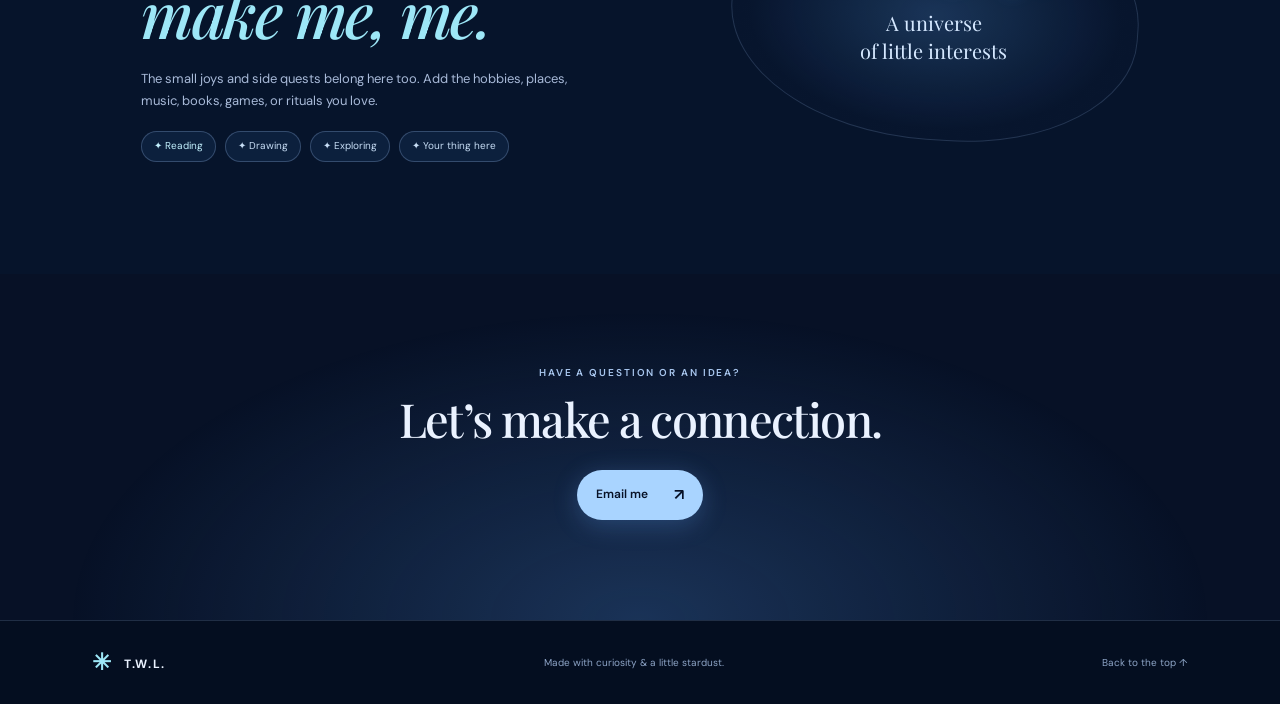
==== commit 159162a9: "Revise intro paragraph with personal and academic info Updated the introduction paragraph to include" ====
--- a/index.html
+++ b/index.html
@@ -18,7 +18,7 @@
     <nav aria-label="Main navigation">
       <a href="#research">Research</a><a href="#career">Career</a><a href="#art">Art</a><a href="#life">Life</a>
     </nav>
-    <a class="top-contact" href="mailto:your.email@example.com">Say hello <span>↗</span></a>
+    <a class="top-contact" href="mailto:the1@swarthmore.edu">Say hello <span>↗</span></a>
   </header>
 
   <main>
@@ -26,7 +26,7 @@
       <div class="hero-copy">
         <p class="eyebrow"><span class="dot"></span> RESEARCHER · CREATOR · CURIOUS HUMAN</p>
         <h1>Hi, I’m <em>Tiffany.</em><br>Welcome to my<br><span class="serif-blue">corner of the universe.</span></h1>
-        <p class="intro">I explore ideas across mathematics, AI, society, and politics—and make room for art and everything that makes life feel vivid.</p>
+        <p class="intro">I am a current freshman at Swarthmore College, class of 2030, potentially majoring in Applied Mathematics and Philosophy, Politics, and Economics (P.P.E.). Currently, I am working at the Swarthmore College Social Science Quantitative Lab as a student associate and researcher with Prof. Greg Amusu and Prof. Tao Gao. My current research focuses on quantitative politics, quantitative finance, and mathematics. Besides academic research, I am also a TI-Nspire Calculator game producer (3 games), kendo player (Level 8; highest level), artist, musician (vocal, piano, flute, violin), actor (International Thespian Society Silver member; EdTA National Semifianlist), KPL fan, and Yuanchuang lover.</p>
         <div class="hero-actions"><a class="button primary" href="#research">Explore my work <span>↓</span></a><a class="text-link" href="#career">A little about me <span>↗</span></a></div>
         <div class="hero-note"><span class="line"></span> BASED IN <b>YOUR CITY</b><span class="note-star">✧</span></div>
       </div>
@@ -64,7 +64,7 @@
 
     <section class="section life-section" id="life"><div class="life-content"><p class="eyebrow">04 / OUTSIDE THE FOOTNOTES</p><h2>Things that<br><em>make me, me.</em></h2><p class="life-intro">The small joys and side quests belong here too. Add the hobbies, places, music, books, games, or rituals you love.</p><div class="hobby-list"><span>✦ Reading</span><span>✦ Drawing</span><span>✦ Exploring</span><span>✦ Your thing here</span></div></div><div class="life-visual"><div class="constellation">✧<span>✦</span>·<i>✧</i><b>✳</b>·<span>✦</span>·</div><p>A universe<br>of little interests</p></div></section>
 
-    <section class="contact-band"><p class="eyebrow">HAVE A QUESTION OR AN IDEA?</p><h2>Let’s make a connection.</h2><a class="button primary" href="mailto:your.email@example.com">Email me <span>↗</span></a></section>
+    <section class="contact-band"><p class="eyebrow">HAVE A QUESTION OR AN IDEA?</p><h2>Let’s make a connection.</h2><a class="button primary" href="mailto:the1@swarthmore.edu">Email me <span>↗</span></a></section>
   </main>
   <footer><a class="wordmark" href="#home"><span class="mark">✳</span> T.W.L.</a><p>Made with curiosity & a little stardust.</p><a href="#home">Back to the top ↑</a></footer>
 </body>
--- a/style.css
+++ b/style.css
@@ -3,3 +3,6 @@
 @media(max-width:620px){.topbar{height:64px;padding:0 5%}.topbar nav{gap:13px;font-size:10px}.wordmark{font-size:12px}.top-contact{display:none}.hero{height:auto;min-height:780px;align-items:flex-start;padding:93px 7% 82px}.hero-copy{max-width:100%}h1{font-size:51px}.intro{max-width:380px;font-size:13px}.portrait-wrap{width:270px;right:4%;top:auto;bottom:70px;transform:none;opacity:.67}.hero-note{margin-top:35px}.scroll-cue{left:8%;transform:none}.section{padding:75px 7%}.section-head{display:block;margin-bottom:29px}.section-intro{margin-top:15px}.research-grid{grid-template-columns:1fr 1fr;gap:9px}.research-card{padding:17px 14px;min-height:260px}.research-card h3{font-size:17px}.research-card>p:not(.card-index){font-size:10px}.career-layout,.life-section{grid-template-columns:1fr;gap:30px}.resume-card{max-width:none}.art-grid{grid-template-columns:1fr 1fr}.art-one{grid-column:span 2}.art-tile{height:190px}.art-one{height:230px}.life-visual{max-width:330px;width:100%;justify-self:center;height:220px}.contact-band{padding:72px 7%}footer{padding:20px 6%;flex-wrap:wrap;gap:12px}footer p{order:3;width:100%;text-align:center}.hero-actions{gap:18px}.button{gap:14px;padding:11px 15px}}
 @media(prefers-reduced-motion:reduce){html{scroll-behavior:auto}*,*:before,*:after{transition:none!important}}
 .papers-main{max-width:1000px;min-height:75vh;margin:0 auto;padding:68px 30px 100px}.back-link{display:inline-block;color:#b8d9fb;font-size:12px;margin-bottom:44px}.papers-main>.eyebrow{margin-bottom:12px}.papers-main>h1{font-size:clamp(42px,6vw,68px);max-width:850px}.papers-intro{color:var(--muted);font-size:14px;max-width:600px;margin:0 0 39px}.paper-list{display:grid;gap:16px}.paper-card{padding:26px 30px 29px;background:linear-gradient(145deg,rgba(21,48,88,.85),rgba(10,25,52,.9));border:1px solid var(--line);border-radius:13px;backdrop-filter:blur(9px)}.paper-meta{display:flex;gap:12px;flex-wrap:wrap;color:#91b6e1;font-size:9px;letter-spacing:.13em}.paper-meta span+span:before{content:'·';margin-right:12px;color:#65c9e5}.paper-card h2{font-size:25px;margin:13px 0 4px}.authors{color:#acd5ef;font-size:11px;margin-bottom:16px}.abstract{max-width:760px;color:#b8c8df;font-size:12px;line-height:1.85;margin-bottom:19px}.abstract b{color:#e5f1ff;display:block;font-size:10px;letter-spacing:.08em;margin-bottom:3px}.paper-links{display:flex;align-items:center;gap:21px}.paper-links .button{font-size:10px;padding:9px 14px;gap:15px}.paper-text-link{font-size:10px;color:#b9dafa}.papers-note{margin-top:22px;padding:15px 18px;border-left:2px solid #7bcfe5;background:rgba(20,48,81,.44);color:#9eb5d2;font-size:11px}.papers-note code{color:#d4edff}@media(max-width:620px){.papers-main{padding:42px 7% 70px}.back-link{margin-bottom:32px}.paper-card{padding:20px}.paper-card h2{font-size:21px}.paper-links{align-items:flex-start;flex-direction:column;gap:12px}}
+.source-note{color:#8fa8c9;font-size:10px;margin:14px 0 0}
+.status-pill{color:#baf2f5;background:rgba(76,181,193,.13);border:1px solid rgba(112,215,220,.34);padding:3px 8px;border-radius:20px;font-size:8px;letter-spacing:.12em}.project-card h2{max-width:820px;line-height:1.3}.authors span{color:#91b6e1}.project-details{display:flex;gap:35px;flex-wrap:wrap;border-top:1px solid var(--line);padding-top:14px}.project-details p{font-size:11px;color:#b7cce5;margin:0}.project-details b{display:block;color:#e5f1ff;font-size:9px;letter-spacing:.08em;margin-bottom:3px}
+.awards-block{border-top:1px solid var(--line);margin-top:18px;padding-top:15px}.award-heading{color:#a9c7ef;font-size:9px;font-weight:600;letter-spacing:.15em;margin:0 0 9px}.awards-block ul{padding-left:17px;margin:0;color:#b8cce5;font-size:11px;line-height:1.8}.awards-block li{padding-left:3px;margin:3px 0}.awards-block b{color:#e4f0ff}
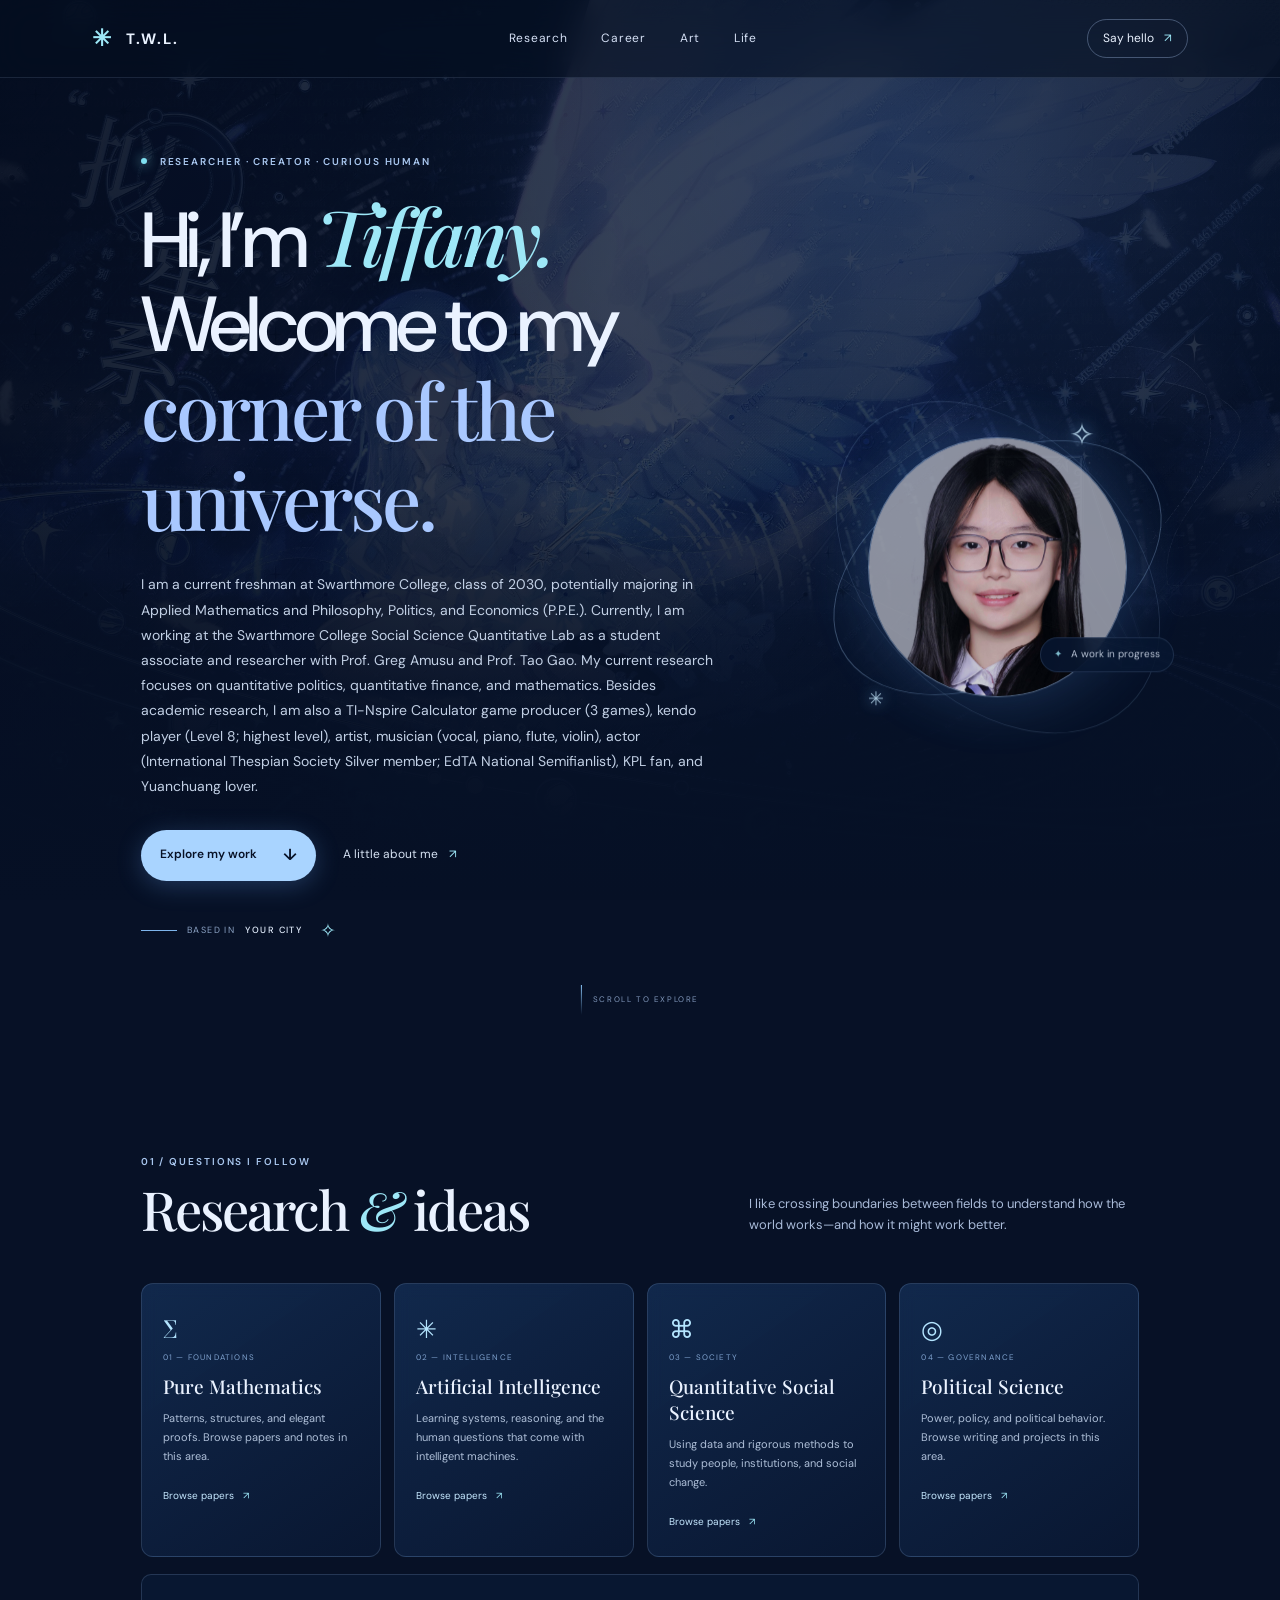
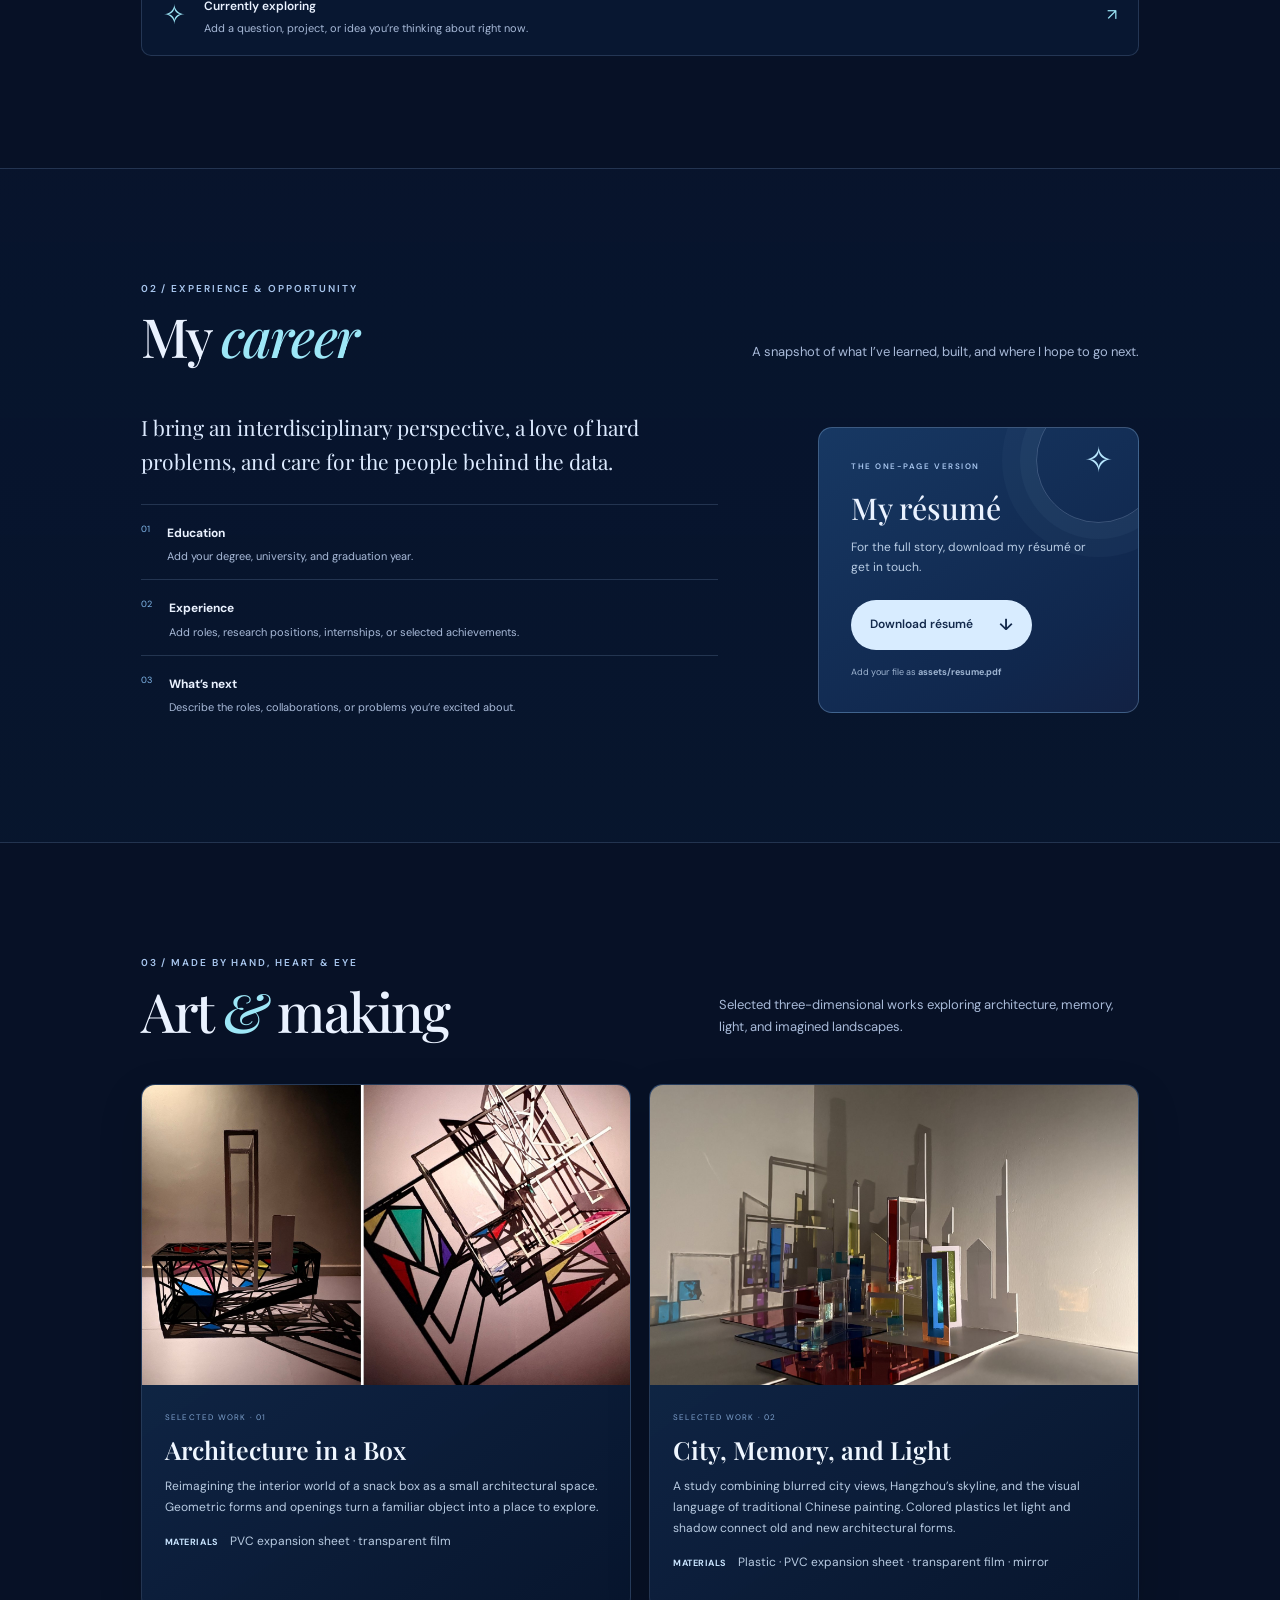
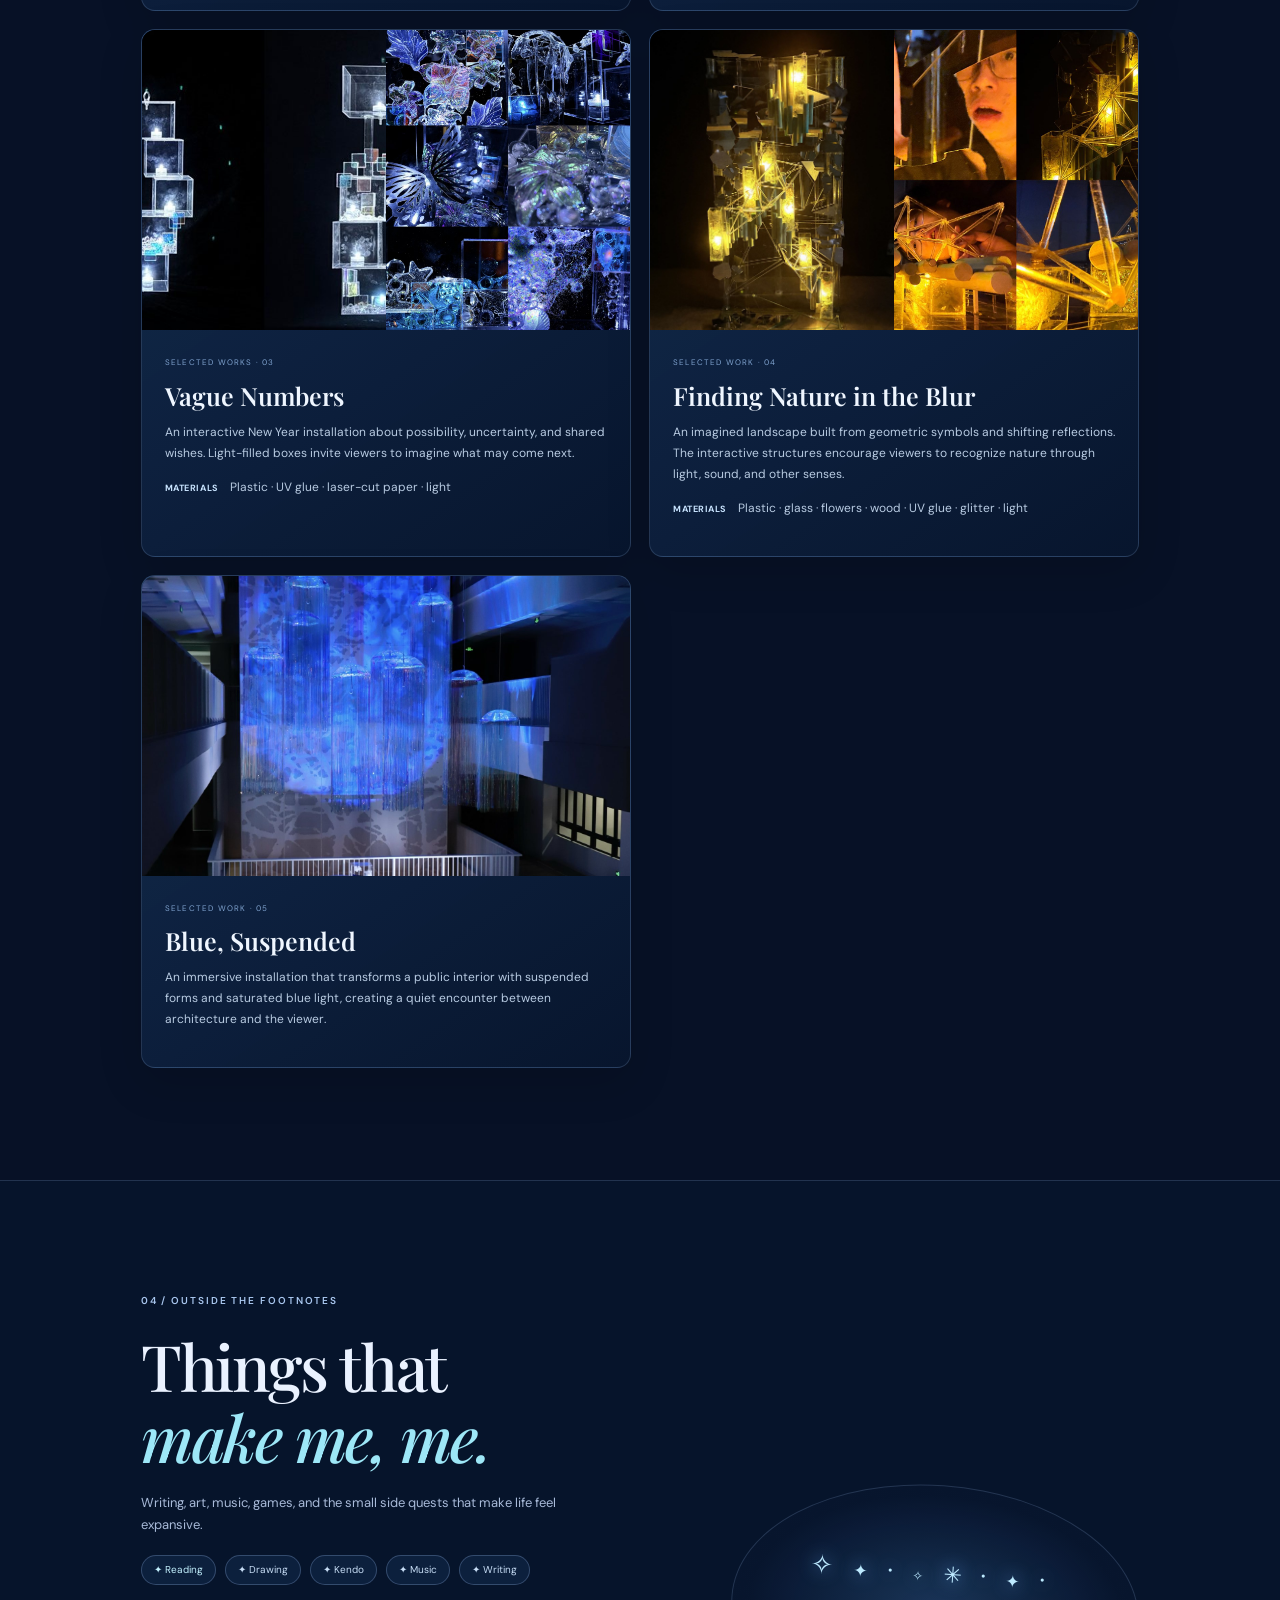
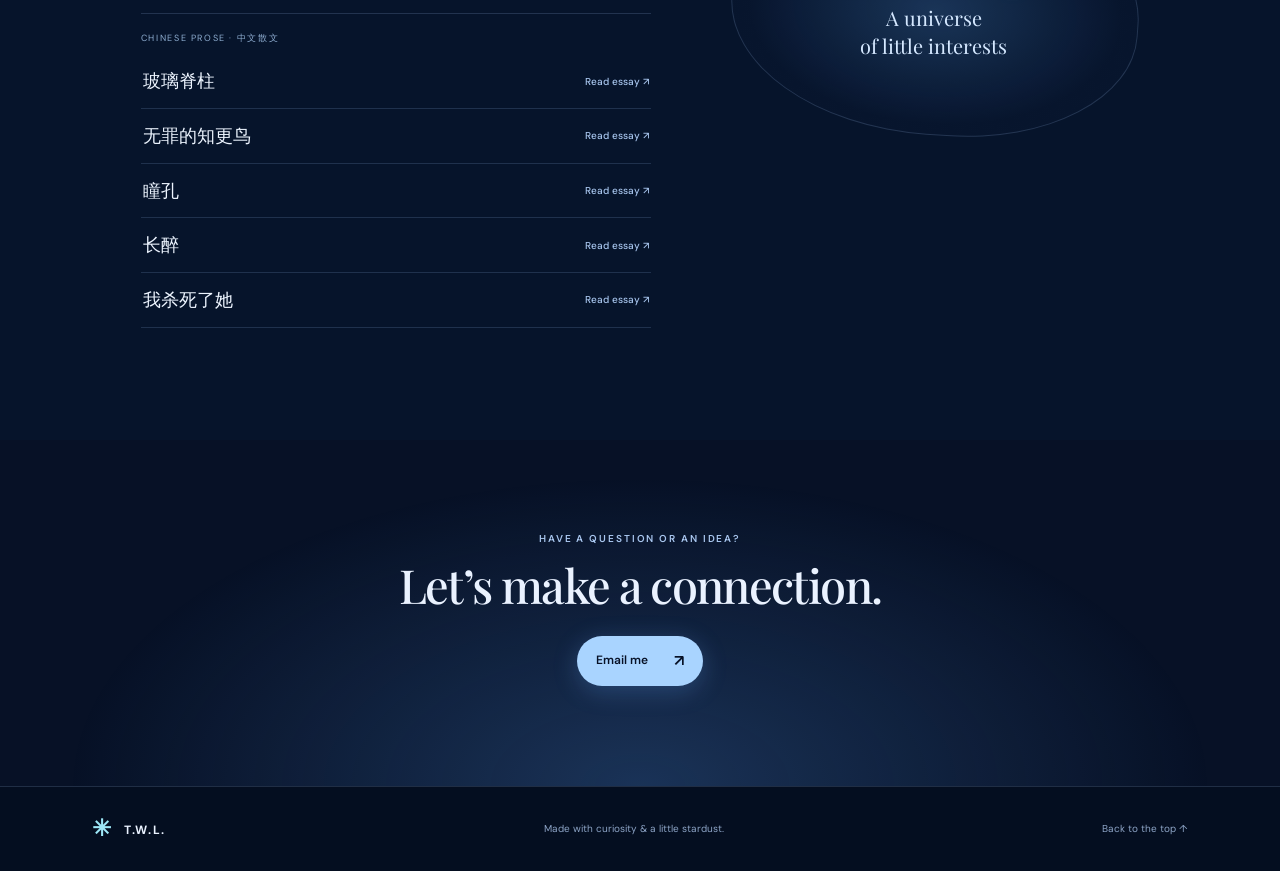
==== commit 26e8c207: "Add files via upload" ====
--- a/index.html
+++ b/index.html
@@ -57,12 +57,17 @@
     </section>
 
     <section class="section art-section" id="art">
-      <div class="section-head"><div><p class="eyebrow">03 / MADE BY HAND, HEART & EYE</p><h2>Art <em>&</em> making</h2></div><p class="section-intro">A small window into the things I make. Replace these placeholders with your own images.</p></div>
-      <div class="art-grid"><figure class="art-tile art-one"><img src="assets/art-1.jpg" alt="Artwork one" onerror="this.style.display='none'"><figcaption><span>01</span> A study in blue</figcaption></figure><figure class="art-tile art-two"><img src="assets/art-2.jpg" alt="Artwork two" onerror="this.style.display='none'"><figcaption><span>02</span> Little worlds</figcaption></figure><figure class="art-tile art-three"><img src="assets/art-3.jpg" alt="Artwork three" onerror="this.style.display='none'"><figcaption><span>03</span> In progress</figcaption></figure></div>
-      <p class="upload-hint">To add art: put your images in <code>assets/</code> and name them <code>art-1.jpg</code>, <code>art-2.jpg</code>, and <code>art-3.jpg</code>.</p>
+      <div class="section-head"><div><p class="eyebrow">03 / MADE BY HAND, HEART & EYE</p><h2>Art <em>&</em> making</h2></div><p class="section-intro">Selected three-dimensional works exploring architecture, memory, light, and imagined landscapes.</p></div>
+      <div class="art-project-grid">
+        <article class="art-project"><div class="art-project-images"><img src="assets/art/snack-box-architecture.jpg" alt="Geometric architecture model inspired by snack-box forms, shown from two viewpoints"></div><div class="art-project-copy"><p class="card-index">SELECTED WORK · 01</p><h3>Architecture in a Box</h3><p>Reimagining the interior world of a snack box as a small architectural space. Geometric forms and openings turn a familiar object into a place to explore.</p><p class="art-materials"><b>Materials</b> PVC expansion sheet · transparent film</p></div></article>
+        <article class="art-project"><div class="art-project-images"><img src="assets/art/city-and-architecture-study.jpg" alt="Colorful architectural model with translucent panels and layered shadows"></div><div class="art-project-copy"><p class="card-index">SELECTED WORK · 02</p><h3>City, Memory, and Light</h3><p>A study combining blurred city views, Hangzhou’s skyline, and the visual language of traditional Chinese painting. Colored plastics let light and shadow connect old and new architectural forms.</p><p class="art-materials"><b>Materials</b> Plastic · PVC expansion sheet · transparent film · mirror</p></div></article>
+        <article class="art-project"><div class="art-project-images art-project-pair"><img src="assets/art/new-year-light-box-installation.jpg" alt="A sequence of illuminated transparent boxes forming a New Year installation"><img src="assets/art/new-year-detail-study.jpg" alt="Close-up studies of reflective, iridescent forms in the installation"></div><div class="art-project-copy"><p class="card-index">SELECTED WORKS · 03</p><h3>Vague Numbers</h3><p>An interactive New Year installation about possibility, uncertainty, and shared wishes. Light-filled boxes invite viewers to imagine what may come next.</p><p class="art-materials"><b>Materials</b> Plastic · UV glue · laser-cut paper · light</p></div></article>
+        <article class="art-project"><div class="art-project-images art-project-pair"><img src="assets/art/mountain-light-installation.jpg" alt="Illuminated sculptural installation with geometric structures and warm light"><img src="assets/art/mountain-installation-process.jpg" alt="Process views exploring reflections and perspective through the light installation"></div><div class="art-project-copy"><p class="card-index">SELECTED WORK · 04</p><h3>Finding Nature in the Blur</h3><p>An imagined landscape built from geometric symbols and shifting reflections. The interactive structures encourage viewers to recognize nature through light, sound, and other senses.</p><p class="art-materials"><b>Materials</b> Plastic · glass · flowers · wood · UV glue · glitter · light</p></div></article>
+        <article class="art-project"><div class="art-project-images"><img src="assets/art/blue-immersive-installation.jpg" alt="A blue immersive installation with suspended, glowing forms"></div><div class="art-project-copy"><p class="card-index">SELECTED WORK · 05</p><h3>Blue, Suspended</h3><p>An immersive installation that transforms a public interior with suspended forms and saturated blue light, creating a quiet encounter between architecture and the viewer.</p></div></article>
+      </div>
     </section>
 
-    <section class="section life-section" id="life"><div class="life-content"><p class="eyebrow">04 / OUTSIDE THE FOOTNOTES</p><h2>Things that<br><em>make me, me.</em></h2><p class="life-intro">The small joys and side quests belong here too. Add the hobbies, places, music, books, games, or rituals you love.</p><div class="hobby-list"><span>✦ Reading</span><span>✦ Drawing</span><span>✦ Exploring</span><span>✦ Your thing here</span></div></div><div class="life-visual"><div class="constellation">✧<span>✦</span>·<i>✧</i><b>✳</b>·<span>✦</span>·</div><p>A universe<br>of little interests</p></div></section>
+    <section class="section life-section" id="life"><div class="life-content"><p class="eyebrow">04 / OUTSIDE THE FOOTNOTES</p><h2>Things that<br><em>make me, me.</em></h2><p class="life-intro">Writing, art, music, games, and the small side quests that make life feel expansive.</p><div class="hobby-list"><span>✦ Reading</span><span>✦ Drawing</span><span>✦ Kendo</span><span>✦ Music</span><span>✦ Writing</span></div><div class="essay-list"><p class="essay-list-heading">CHINESE PROSE · 中文散文</p><a href="assets/essays/glass-spine.pdf" target="_blank" rel="noopener">玻璃脊柱 <span>Read essay ↗</span></a><a href="assets/essays/innocent-mockingbird.pdf" target="_blank" rel="noopener">无罪的知更鸟 <span>Read essay ↗</span></a><a href="assets/essays/pupil.pdf" target="_blank" rel="noopener">瞳孔 <span>Read essay ↗</span></a><a href="assets/essays/long-drunkenness.pdf" target="_blank" rel="noopener">长醉 <span>Read essay ↗</span></a><a href="assets/essays/i-killed-her.pdf" target="_blank" rel="noopener">我杀死了她 <span>Read essay ↗</span></a></div></div><div class="life-visual"><div class="constellation">✧<span>✦</span>·<i>✧</i><b>✳</b>·<span>✦</span>·</div><p>A universe<br>of little interests</p></div></section>
 
     <section class="contact-band"><p class="eyebrow">HAVE A QUESTION OR AN IDEA?</p><h2>Let’s make a connection.</h2><a class="button primary" href="mailto:the1@swarthmore.edu">Email me <span>↗</span></a></section>
   </main>
--- a/style.css
+++ b/style.css
@@ -6,3 +6,30 @@
 .source-note{color:#8fa8c9;font-size:10px;margin:14px 0 0}
 .status-pill{color:#baf2f5;background:rgba(76,181,193,.13);border:1px solid rgba(112,215,220,.34);padding:3px 8px;border-radius:20px;font-size:8px;letter-spacing:.12em}.project-card h2{max-width:820px;line-height:1.3}.authors span{color:#91b6e1}.project-details{display:flex;gap:35px;flex-wrap:wrap;border-top:1px solid var(--line);padding-top:14px}.project-details p{font-size:11px;color:#b7cce5;margin:0}.project-details b{display:block;color:#e5f1ff;font-size:9px;letter-spacing:.08em;margin-bottom:3px}
 .awards-block{border-top:1px solid var(--line);margin-top:18px;padding-top:15px}.award-heading{color:#a9c7ef;font-size:9px;font-weight:600;letter-spacing:.15em;margin:0 0 9px}.awards-block ul{padding-left:17px;margin:0;color:#b8cce5;font-size:11px;line-height:1.8}.awards-block li{padding-left:3px;margin:3px 0}.awards-block b{color:#e4f0ff}
+
+/* Layout refinements and portfolio galleries */
+.hero{height:auto;min-height:calc(100vh - 78px);max-height:none;padding-top:76px;padding-bottom:96px;overflow:visible}
+.hero-copy{width:min(58%,680px);max-width:680px}
+.intro{max-width:100%;font-size:14px;line-height:1.8;overflow-wrap:anywhere}
+.portrait-wrap{right:8%;width:min(31vw,360px);opacity:.8}
+.hero-note{margin-top:34px}
+.art-section .section-intro{max-width:420px}
+.art-project-grid{display:grid;grid-template-columns:repeat(2,minmax(0,1fr));gap:18px}
+.art-project{overflow:hidden;border:1px solid var(--line);border-radius:14px;background:linear-gradient(145deg,rgba(22,49,86,.86),rgba(8,22,46,.92));box-shadow:0 15px 45px rgba(0,0,0,.14)}
+.art-project-images{height:300px;display:grid;grid-template-columns:1fr;overflow:hidden;background:#071126}
+.art-project-images img{width:100%;height:100%;object-fit:cover;min-width:0;min-height:0}
+.art-project-pair{grid-template-columns:1fr 1fr}
+.art-project-pair img{object-fit:cover}
+.art-project-copy{padding:22px 23px 24px}
+.art-project-copy .card-index{margin-bottom:9px}
+.art-project-copy h3{font:600 25px var(--serif);margin:0 0 10px;color:#eff6ff}
+.art-project-copy>p:not(.card-index){font-size:12px;line-height:1.75;color:#b8cbe2;margin-bottom:13px}
+.art-materials{font-size:10px;line-height:1.6;color:#8fa8c9;margin:0}
+.art-materials b{color:#c9e4ff;letter-spacing:.06em;text-transform:uppercase;margin-right:8px;font-size:9px}
+.essay-list{max-width:560px;margin-top:28px;border-top:1px solid var(--line)}
+.essay-list-heading{font-size:9px;letter-spacing:.18em;color:#8faed1;margin:17px 0 8px}
+.essay-list>a{display:flex;justify-content:space-between;align-items:center;gap:12px;padding:12px 2px;border-bottom:1px solid rgba(164,202,248,.16);color:#edf5ff;font-family:var(--serif);font-size:18px}
+.essay-list>a:hover{color:var(--cyan)}
+.essay-list>a span{font:500 10px var(--sans);color:#a9c7ef;white-space:nowrap}
+@media(max-width:900px){.hero{min-height:0;padding-top:76px;padding-bottom:80px}.hero-copy{width:62%}.portrait-wrap{right:4%;width:31vw}.art-project-grid{gap:12px}.art-project-images{height:240px}.art-project-copy{padding:18px}}
+@media(max-width:620px){.hero{min-height:0;padding:74px 7% 350px}.hero-copy{width:100%;max-width:none}.intro{max-width:100%;font-size:13px;line-height:1.75}h1{font-size:clamp(43px,12vw,54px)}.portrait-wrap{width:230px;right:4%;bottom:40px;top:auto;transform:none;opacity:.8}.hero-note{margin-top:25px}.art-project-grid{grid-template-columns:1fr}.art-project-images{height:250px}.art-project-copy h3{font-size:23px}.essay-list>a{font-size:17px}.life-section{align-items:start}}
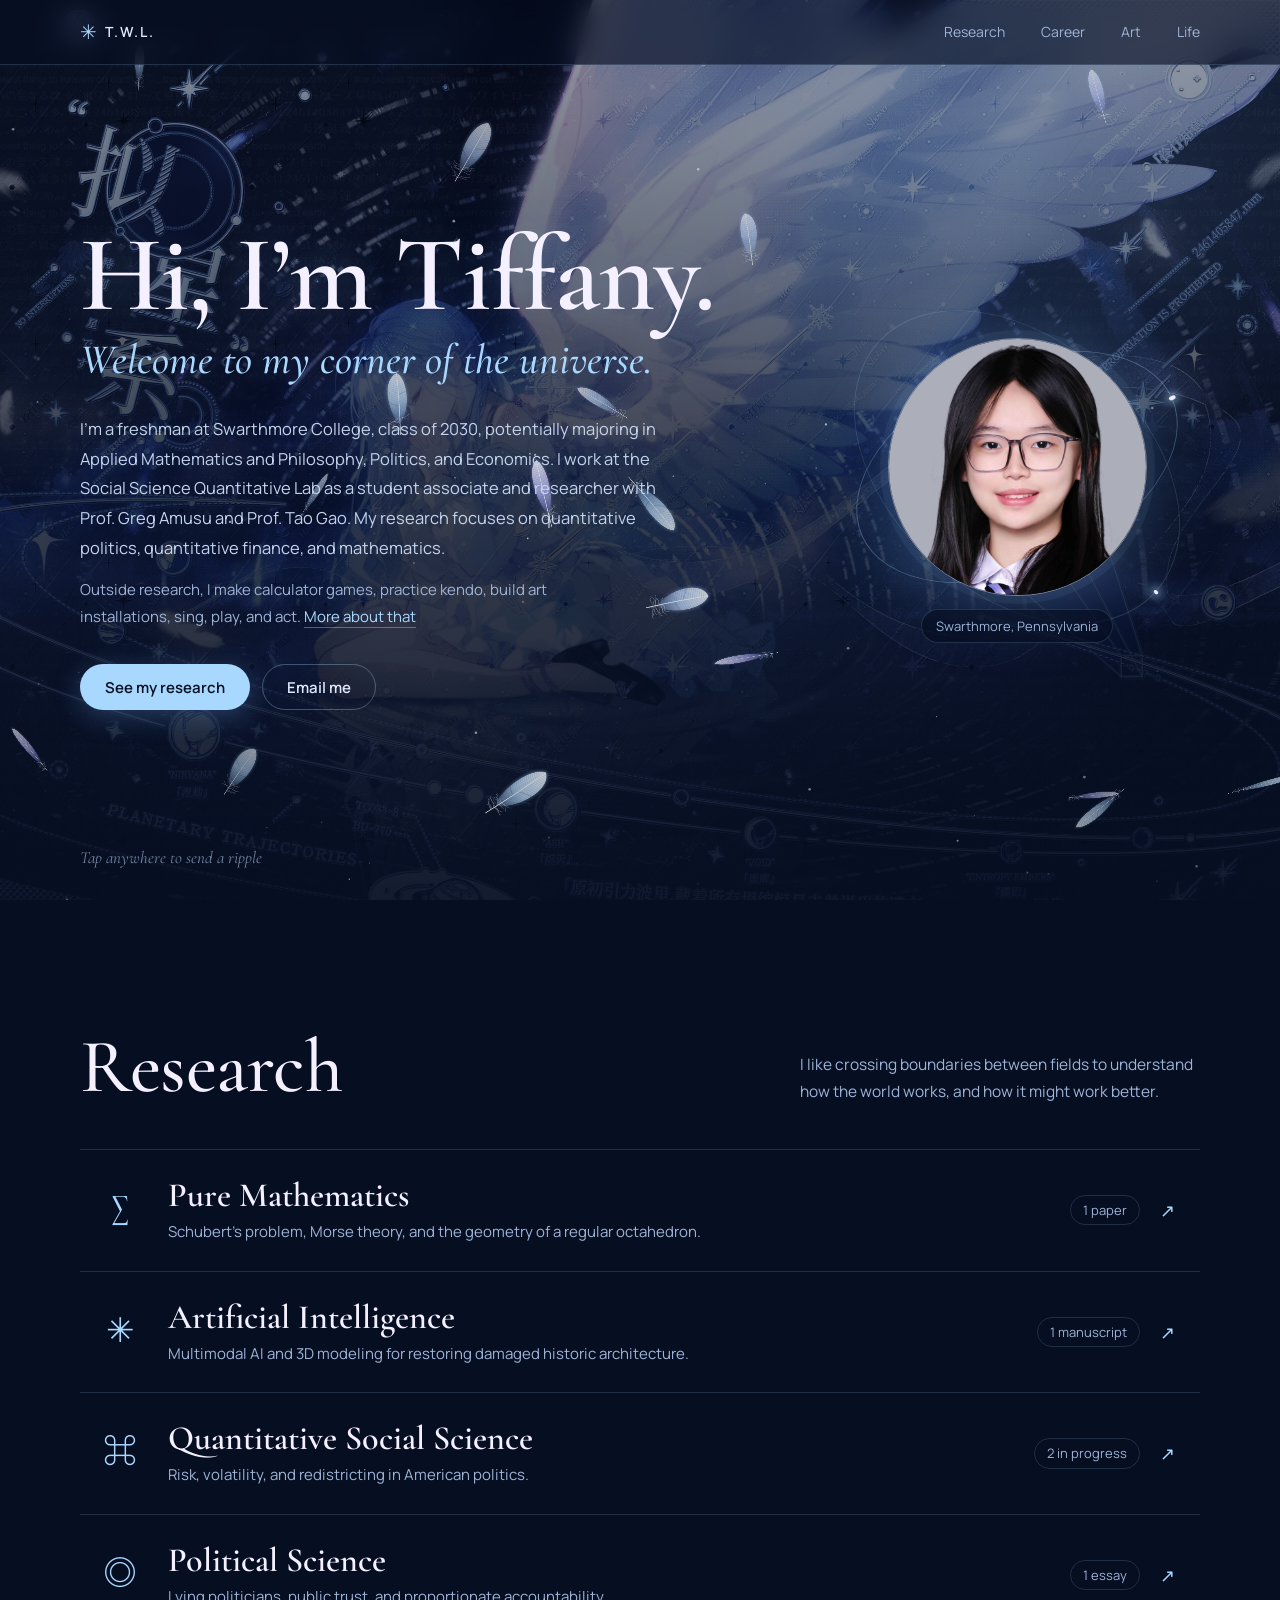
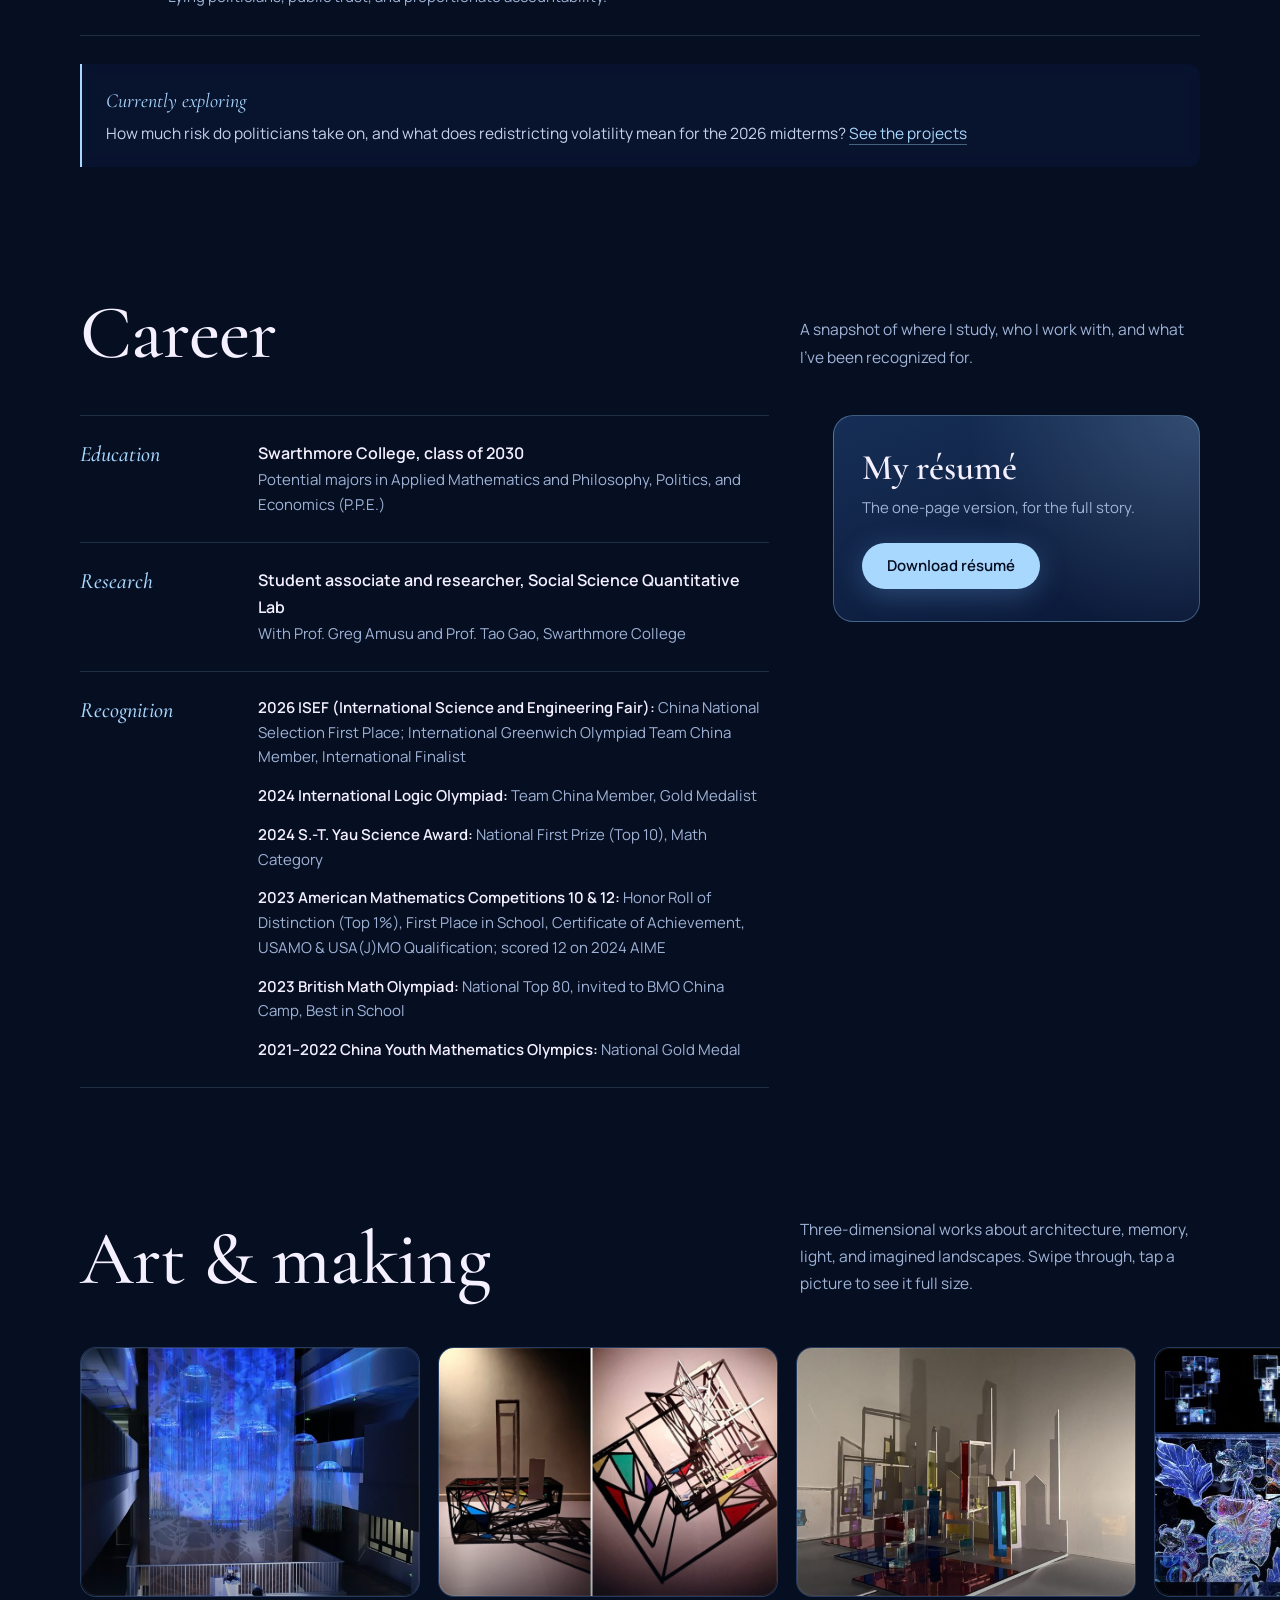
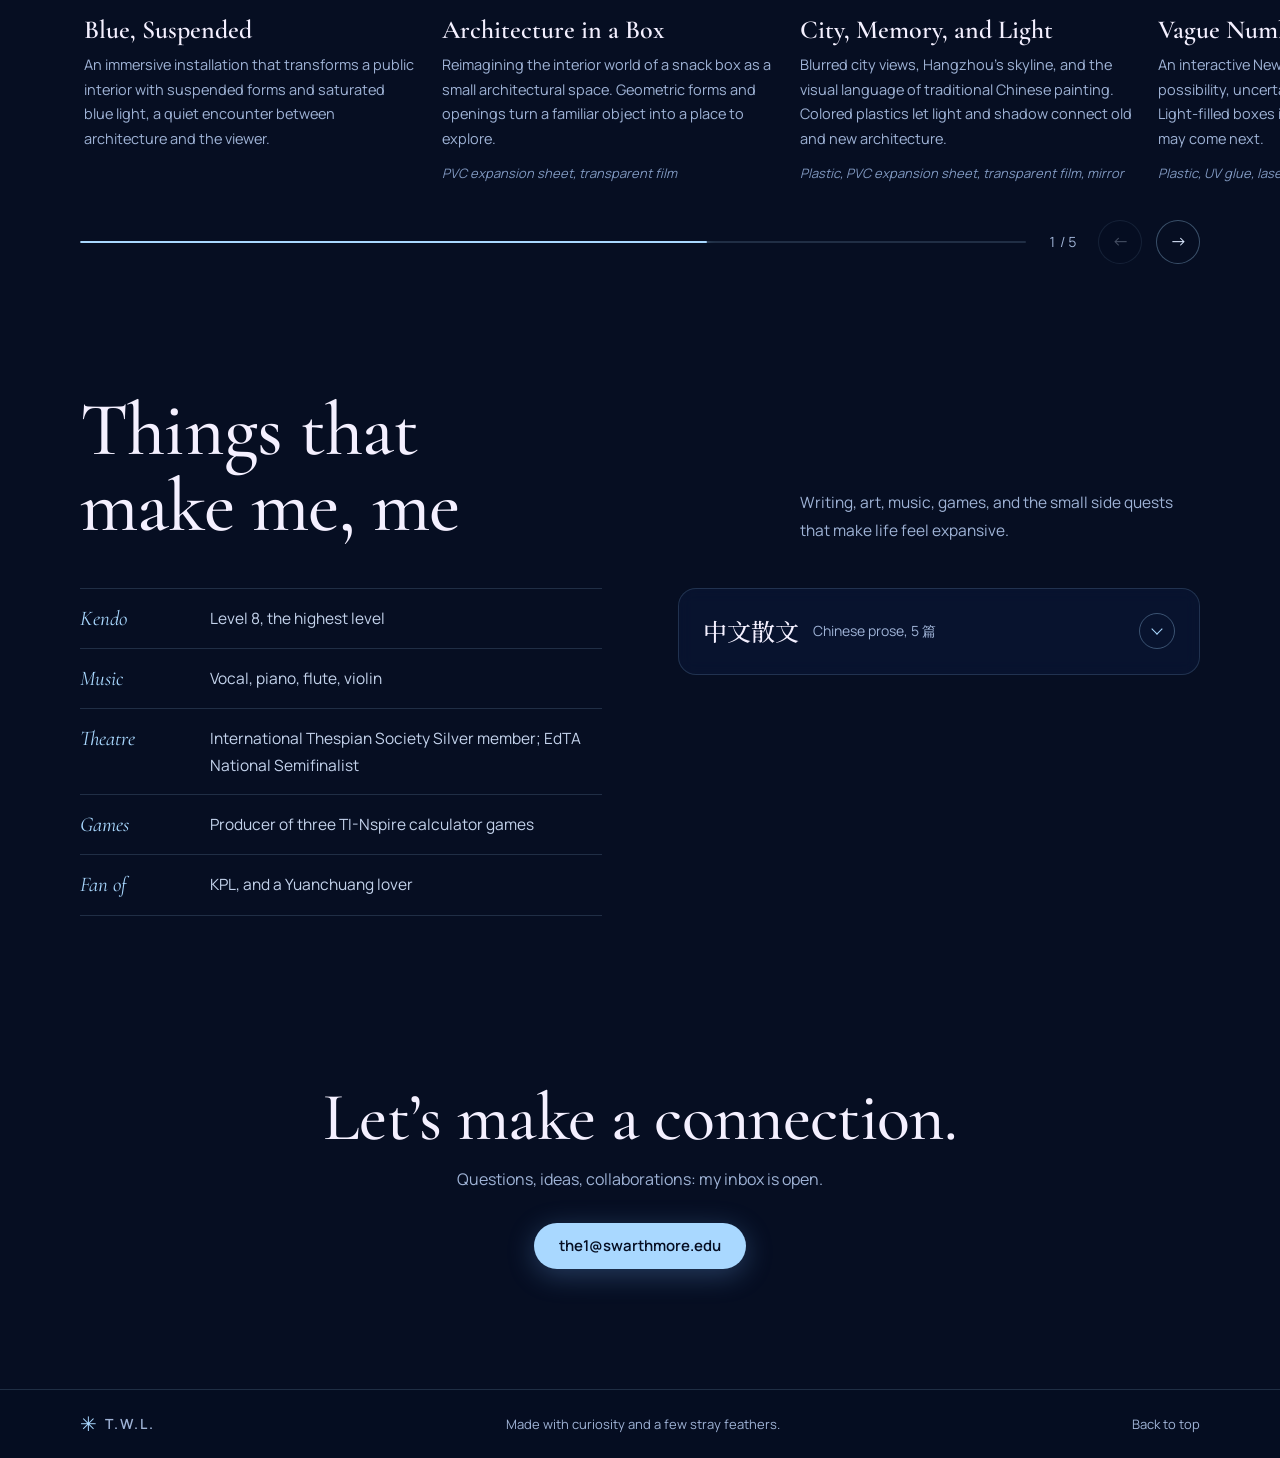
==== commit 8343efc0: "Add files via upload" ====
--- a/index.html
+++ b/index.html
@@ -2,75 +2,190 @@
 <html lang="en">
 <head>
   <meta charset="utf-8">
-  <meta name="viewport" content="width=device-width, initial-scale=1">
-  <meta name="theme-color" content="#071126">
-  <meta name="description" content="Tiffany Wing Lun — research, work, art, and things I love.">
-  <title>Tiffany Wing Lun — Personal Portfolio</title>
+  <meta name="viewport" content="width=device-width, initial-scale=1, viewport-fit=cover">
+  <meta name="theme-color" content="#060e22">
+  <meta name="description" content="Tiffany Wing Lun He — research, art, writing, and things I love.">
+  <title>Tiffany Wing Lun He</title>
   <link rel="preconnect" href="https://fonts.googleapis.com">
   <link rel="preconnect" href="https://fonts.gstatic.com" crossorigin>
-  <link href="https://fonts.googleapis.com/css2?family=DM+Sans:wght@400;500;600;700&family=Playfair+Display:wght@500;600;700&display=swap" rel="stylesheet">
+  <link href="https://fonts.googleapis.com/css2?family=Cormorant+Garamond:ital,wght@0,500;0,600;1,500&family=Manrope:wght@400;500;600&family=Noto+Serif+SC:wght@500&display=swap" rel="stylesheet">
   <link rel="stylesheet" href="style.css">
 </head>
 <body>
   <div class="backdrop" aria-hidden="true"></div>
+
   <header class="topbar">
-    <a class="wordmark" href="#home" aria-label="Tiffany home"><span class="mark">✳</span> T.W.L.</a>
-    <nav aria-label="Main navigation">
-      <a href="#research">Research</a><a href="#career">Career</a><a href="#art">Art</a><a href="#life">Life</a>
-    </nav>
-    <a class="top-contact" href="mailto:the1@swarthmore.edu">Say hello <span>↗</span></a>
+    <div class="topbar-inner">
+      <a class="wordmark" href="#home" aria-label="Tiffany, back to top"><span class="mark" aria-hidden="true">✳</span>T.W.L.</a>
+      <nav aria-label="Main">
+        <a href="#research">Research</a><a href="#career">Career</a><a href="#art">Art</a><a href="#life">Life</a>
+      </nav>
+    </div>
   </header>
 
   <main>
     <section class="hero" id="home">
       <div class="hero-copy">
-        <p class="eyebrow"><span class="dot"></span> RESEARCHER · CREATOR · CURIOUS HUMAN</p>
-        <h1>Hi, I’m <em>Tiffany.</em><br>Welcome to my<br><span class="serif-blue">corner of the universe.</span></h1>
-        <p class="intro">I am a current freshman at Swarthmore College, class of 2030, potentially majoring in Applied Mathematics and Philosophy, Politics, and Economics (P.P.E.). Currently, I am working at the Swarthmore College Social Science Quantitative Lab as a student associate and researcher with Prof. Greg Amusu and Prof. Tao Gao. My current research focuses on quantitative politics, quantitative finance, and mathematics. Besides academic research, I am also a TI-Nspire Calculator game producer (3 games), kendo player (Level 8; highest level), artist, musician (vocal, piano, flute, violin), actor (International Thespian Society Silver member; EdTA National Semifianlist), KPL fan, and Yuanchuang lover.</p>
-        <div class="hero-actions"><a class="button primary" href="#research">Explore my work <span>↓</span></a><a class="text-link" href="#career">A little about me <span>↗</span></a></div>
-        <div class="hero-note"><span class="line"></span> BASED IN <b>YOUR CITY</b><span class="note-star">✧</span></div>
+        <h1>Hi, I’m Tiffany.</h1>
+        <p class="tagline">Welcome to my corner of the universe.</p>
+        <p class="lead">I’m a freshman at Swarthmore College, class of 2030, potentially majoring in Applied Mathematics and Philosophy, Politics, and Economics. I work at the Social Science Quantitative Lab as a student associate and researcher with Prof. Greg Amusu and Prof. Tao Gao. My research focuses on quantitative politics, quantitative finance, and mathematics.</p>
+        <p class="lead lead-small">Outside research, I make calculator games, practice kendo, build art installations, sing, play, and act. <a class="inline-link" href="#life">More about that</a></p>
+        <div class="hero-actions">
+          <a class="button" href="#research">See my research</a>
+          <a class="button ghost" href="mailto:the1@swarthmore.edu">Email me</a>
+        </div>
       </div>
       <div class="portrait-wrap">
-        <div class="orbit orbit-one"></div><div class="orbit orbit-two"></div>
-        <div class="portrait"><img src="assets/profile.jpg" alt="Portrait of Tiffany" onerror="this.style.display='none'; this.parentElement.classList.add('empty')"><span class="portrait-placeholder">Your photo<br><small>Replace assets/profile.jpg</small></span></div>
-        <div class="photo-tag"><span>✦</span> A work in progress</div>
-        <div class="floating-star star-a">✧</div><div class="floating-star star-b">✳</div>
+        <div class="orbit orbit-a" aria-hidden="true"></div>
+        <div class="orbit orbit-b" aria-hidden="true"></div>
+        <div class="portrait"><img src="assets/profile.jpg" alt="Portrait of Tiffany" width="1500" height="1500"></div>
+        <p class="portrait-note">Swarthmore, Pennsylvania</p>
       </div>
-      <a class="scroll-cue" href="#research"><span></span> SCROLL TO EXPLORE</a>
+      <p class="hint" aria-hidden="true">Tap anywhere to send a ripple</p>
     </section>
 
-    <section class="section research-section" id="research">
-      <div class="section-head"><div><p class="eyebrow">01 / QUESTIONS I FOLLOW</p><h2>Research <em>&</em> ideas</h2></div><p class="section-intro">I like crossing boundaries between fields to understand how the world works—and how it might work better.</p></div>
-      <div class="research-grid">
-        <article class="research-card"><div class="card-icon">∑</div><p class="card-index">01 — FOUNDATIONS</p><h3>Pure Mathematics</h3><p>Patterns, structures, and elegant proofs. Browse papers and notes in this area.</p><a href="research/pure-mathematics.html">Browse papers <span>↗</span></a></article>
-        <article class="research-card"><div class="card-icon">✳</div><p class="card-index">02 — INTELLIGENCE</p><h3>Artificial Intelligence</h3><p>Learning systems, reasoning, and the human questions that come with intelligent machines.</p><a href="research/ai.html">Browse papers <span>↗</span></a></article>
-        <article class="research-card"><div class="card-icon">⌘</div><p class="card-index">03 — SOCIETY</p><h3>Quantitative Social Science</h3><p>Using data and rigorous methods to study people, institutions, and social change.</p><a href="research/quantitative-social-science.html">Browse papers <span>↗</span></a></article>
-        <article class="research-card"><div class="card-icon">◎</div><p class="card-index">04 — GOVERNANCE</p><h3>Political Science</h3><p>Power, policy, and political behavior. Browse writing and projects in this area.</p><a href="research/political-science.html">Browse papers <span>↗</span></a></article>
+    <section class="section" id="research">
+      <div class="section-head">
+        <h2>Research</h2>
+        <p class="section-intro">I like crossing boundaries between fields to understand how the world works, and how it might work better.</p>
       </div>
-      <div class="feature-strip"><span class="strip-symbol">✧</span><div><b>Currently exploring</b><p>Add a question, project, or idea you’re thinking about right now.</p></div><span class="strip-arrow">↗</span></div>
+      <ul class="fields">
+        <li><a class="field" href="research/pure-mathematics.html"><span class="field-glyph" aria-hidden="true">∑</span><span class="field-body"><span class="field-name">Pure Mathematics</span><span class="field-desc">Schubert’s problem, Morse theory, and the geometry of a regular octahedron.</span></span><span class="field-count">1 paper</span><span class="field-arrow" aria-hidden="true">↗</span></a></li>
+        <li><a class="field" href="research/ai.html"><span class="field-glyph" aria-hidden="true">✳</span><span class="field-body"><span class="field-name">Artificial Intelligence</span><span class="field-desc">Multimodal AI and 3D modeling for restoring damaged historic architecture.</span></span><span class="field-count">1 manuscript</span><span class="field-arrow" aria-hidden="true">↗</span></a></li>
+        <li><a class="field" href="research/quantitative-social-science.html"><span class="field-glyph" aria-hidden="true">⌘</span><span class="field-body"><span class="field-name">Quantitative Social Science</span><span class="field-desc">Risk, volatility, and redistricting in American politics.</span></span><span class="field-count">2 in progress</span><span class="field-arrow" aria-hidden="true">↗</span></a></li>
+        <li><a class="field" href="research/political-science.html"><span class="field-glyph" aria-hidden="true">◎</span><span class="field-body"><span class="field-name">Political Science</span><span class="field-desc">Lying politicians, public trust, and proportionate accountability.</span></span><span class="field-count">1 essay</span><span class="field-arrow" aria-hidden="true">↗</span></a></li>
+      </ul>
+      <p class="now"><span class="now-label">Currently exploring</span> How much risk do politicians take on, and what does redistricting volatility mean for the 2026 midterms? <a class="inline-link" href="research/quantitative-social-science.html">See the projects</a></p>
     </section>
 
-    <section class="section career-section" id="career">
-      <div class="section-head"><div><p class="eyebrow">02 / EXPERIENCE & OPPORTUNITY</p><h2>My <em>career</em></h2></div><p class="section-intro">A snapshot of what I’ve learned, built, and where I hope to go next.</p></div>
-      <div class="career-layout"><div class="career-copy"><p class="large-copy">I bring an interdisciplinary perspective, a love of hard problems, and care for the people behind the data.</p><div class="detail-row"><span>01</span><div><b>Education</b><p>Add your degree, university, and graduation year.</p></div></div><div class="detail-row"><span>02</span><div><b>Experience</b><p>Add roles, research positions, internships, or selected achievements.</p></div></div><div class="detail-row"><span>03</span><div><b>What’s next</b><p>Describe the roles, collaborations, or problems you’re excited about.</p></div></div></div>
-        <aside class="resume-card"><div class="resume-orbit">✧</div><p class="eyebrow">THE ONE-PAGE VERSION</p><h3>My résumé</h3><p>For the full story, download my résumé or get in touch.</p><a class="button light" href="assets/resume.pdf" download>Download résumé <span>↓</span></a><small>Add your file as <b>assets/resume.pdf</b></small></aside></div>
+    <section class="section" id="career">
+      <div class="section-head">
+        <h2>Career</h2>
+        <p class="section-intro">A snapshot of where I study, who I work with, and what I’ve been recognized for.</p>
+      </div>
+      <div class="career-layout">
+        <div class="entries">
+          <div class="entry"><h3>Education</h3><div><p class="entry-title">Swarthmore College, class of 2030</p><p>Potential majors in Applied Mathematics and Philosophy, Politics, and Economics (P.P.E.)</p></div></div>
+          <div class="entry"><h3>Research</h3><div><p class="entry-title">Student associate and researcher, Social Science Quantitative Lab</p><p>With Prof. Greg Amusu and Prof. Tao Gao, Swarthmore College</p></div></div>
+          <div class="entry"><h3>Recognition</h3><ul class="awards">
+            <li><b>2026 ISEF (International Science and Engineering Fair):</b> China National Selection First Place; International Greenwich Olympiad Team China Member, International Finalist</li>
+            <li><b>2024 International Logic Olympiad:</b> Team China Member, Gold Medalist</li>
+            <li><b>2024 S.-T. Yau Science Award:</b> National First Prize (Top 10), Math Category</li>
+            <li><b>2023 American Mathematics Competitions 10 &amp; 12:</b> Honor Roll of Distinction (Top 1%), First Place in School, Certificate of Achievement, USAMO &amp; USA(J)MO Qualification; scored 12 on 2024 AIME</li>
+            <li><b>2023 British Math Olympiad:</b> National Top 80, invited to BMO China Camp, Best in School</li>
+            <li><b>2021–2022 China Youth Mathematics Olympics:</b> National Gold Medal</li>
+          </ul></div>
+        </div>
+        <aside class="resume-card">
+          <h3>My résumé</h3>
+          <p>The one-page version, for the full story.</p>
+          <a class="button" href="assets/resume.pdf" download>Download résumé</a>
+        </aside>
+      </div>
     </section>
 
     <section class="section art-section" id="art">
-      <div class="section-head"><div><p class="eyebrow">03 / MADE BY HAND, HEART & EYE</p><h2>Art <em>&</em> making</h2></div><p class="section-intro">Selected three-dimensional works exploring architecture, memory, light, and imagined landscapes.</p></div>
-      <div class="art-project-grid">
-        <article class="art-project"><div class="art-project-images"><img src="assets/art/snack-box-architecture.jpg" alt="Geometric architecture model inspired by snack-box forms, shown from two viewpoints"></div><div class="art-project-copy"><p class="card-index">SELECTED WORK · 01</p><h3>Architecture in a Box</h3><p>Reimagining the interior world of a snack box as a small architectural space. Geometric forms and openings turn a familiar object into a place to explore.</p><p class="art-materials"><b>Materials</b> PVC expansion sheet · transparent film</p></div></article>
-        <article class="art-project"><div class="art-project-images"><img src="assets/art/city-and-architecture-study.jpg" alt="Colorful architectural model with translucent panels and layered shadows"></div><div class="art-project-copy"><p class="card-index">SELECTED WORK · 02</p><h3>City, Memory, and Light</h3><p>A study combining blurred city views, Hangzhou’s skyline, and the visual language of traditional Chinese painting. Colored plastics let light and shadow connect old and new architectural forms.</p><p class="art-materials"><b>Materials</b> Plastic · PVC expansion sheet · transparent film · mirror</p></div></article>
-        <article class="art-project"><div class="art-project-images art-project-pair"><img src="assets/art/new-year-light-box-installation.jpg" alt="A sequence of illuminated transparent boxes forming a New Year installation"><img src="assets/art/new-year-detail-study.jpg" alt="Close-up studies of reflective, iridescent forms in the installation"></div><div class="art-project-copy"><p class="card-index">SELECTED WORKS · 03</p><h3>Vague Numbers</h3><p>An interactive New Year installation about possibility, uncertainty, and shared wishes. Light-filled boxes invite viewers to imagine what may come next.</p><p class="art-materials"><b>Materials</b> Plastic · UV glue · laser-cut paper · light</p></div></article>
-        <article class="art-project"><div class="art-project-images art-project-pair"><img src="assets/art/mountain-light-installation.jpg" alt="Illuminated sculptural installation with geometric structures and warm light"><img src="assets/art/mountain-installation-process.jpg" alt="Process views exploring reflections and perspective through the light installation"></div><div class="art-project-copy"><p class="card-index">SELECTED WORK · 04</p><h3>Finding Nature in the Blur</h3><p>An imagined landscape built from geometric symbols and shifting reflections. The interactive structures encourage viewers to recognize nature through light, sound, and other senses.</p><p class="art-materials"><b>Materials</b> Plastic · glass · flowers · wood · UV glue · glitter · light</p></div></article>
-        <article class="art-project"><div class="art-project-images"><img src="assets/art/blue-immersive-installation.jpg" alt="A blue immersive installation with suspended, glowing forms"></div><div class="art-project-copy"><p class="card-index">SELECTED WORK · 05</p><h3>Blue, Suspended</h3><p>An immersive installation that transforms a public interior with suspended forms and saturated blue light, creating a quiet encounter between architecture and the viewer.</p></div></article>
+      <div class="section-head">
+        <h2>Art &amp; making</h2>
+        <p class="section-intro">Three-dimensional works about architecture, memory, light, and imagined landscapes. Swipe through, tap a picture to see it full size.</p>
+      </div>
+      <div class="gallery" data-gallery>
+        <div class="gallery-track" tabindex="0" aria-label="Art projects, scroll horizontally">
+          <figure class="slide">
+            <button class="slide-media" type="button" aria-label="View Blue, Suspended full size">
+              <img src="assets/art/thumbs/blue-immersive-installation.jpg" data-full="assets/art/blue-immersive-installation.jpg" alt="A blue immersive installation with suspended, glowing forms" loading="lazy" draggable="false">
+            </button>
+            <figcaption><h3>Blue, Suspended</h3><p>An immersive installation that transforms a public interior with suspended forms and saturated blue light, a quiet encounter between architecture and the viewer.</p></figcaption>
+          </figure>
+          <figure class="slide">
+            <button class="slide-media" type="button" aria-label="View Architecture in a Box full size">
+              <img src="assets/art/thumbs/snack-box-architecture.jpg" data-full="assets/art/snack-box-architecture.jpg" alt="Geometric architecture model inspired by snack-box forms, shown from two viewpoints" loading="lazy" draggable="false">
+            </button>
+            <figcaption><h3>Architecture in a Box</h3><p>Reimagining the interior world of a snack box as a small architectural space. Geometric forms and openings turn a familiar object into a place to explore.</p><p class="materials">PVC expansion sheet, transparent film</p></figcaption>
+          </figure>
+          <figure class="slide">
+            <button class="slide-media" type="button" aria-label="View City, Memory, and Light full size">
+              <img src="assets/art/thumbs/city-and-architecture-study.jpg" data-full="assets/art/city-and-architecture-study.jpg" alt="Colorful architectural model with translucent panels and layered shadows" loading="lazy" draggable="false">
+            </button>
+            <figcaption><h3>City, Memory, and Light</h3><p>Blurred city views, Hangzhou’s skyline, and the visual language of traditional Chinese painting. Colored plastics let light and shadow connect old and new architecture.</p><p class="materials">Plastic, PVC expansion sheet, transparent film, mirror</p></figcaption>
+          </figure>
+          <figure class="slide">
+            <button class="slide-media pair stack" type="button" aria-label="View Vague Numbers full size">
+              <img src="assets/art/thumbs/new-year-light-box-installation.jpg" data-full="assets/art/new-year-light-box-installation.jpg" alt="A sequence of illuminated transparent boxes forming a New Year installation" loading="lazy" draggable="false">
+              <img src="assets/art/thumbs/new-year-detail-study.jpg" data-full="assets/art/new-year-detail-study.jpg" alt="Close-up studies of reflective, iridescent forms in the installation" loading="lazy" draggable="false">
+            </button>
+            <figcaption><h3>Vague Numbers</h3><p>An interactive New Year installation about possibility, uncertainty, and shared wishes. Light-filled boxes invite viewers to imagine what may come next.</p><p class="materials">Plastic, UV glue, laser-cut paper, light</p></figcaption>
+          </figure>
+          <figure class="slide">
+            <button class="slide-media pair" type="button" aria-label="View Finding Nature in the Blur full size">
+              <img src="assets/art/thumbs/mountain-light-installation.jpg" data-full="assets/art/mountain-light-installation.jpg" alt="Illuminated sculptural installation with geometric structures and warm light" loading="lazy" draggable="false">
+              <img src="assets/art/thumbs/mountain-installation-process.jpg" data-full="assets/art/mountain-installation-process.jpg" alt="Process views exploring reflections and perspective through the light installation" loading="lazy" draggable="false">
+            </button>
+            <figcaption><h3>Finding Nature in the Blur</h3><p>An imagined landscape built from geometric symbols and shifting reflections. Interactive structures invite viewers to find nature through light, sound, and other senses.</p><p class="materials">Plastic, glass, flowers, wood, UV glue, glitter, light</p></figcaption>
+          </figure>
+        </div>
+        <div class="gallery-controls">
+          <div class="gallery-progress" aria-hidden="true"><span></span></div>
+          <p class="gallery-count" aria-live="polite">1 / 5</p>
+          <button class="round" type="button" data-prev aria-label="Previous project">←</button>
+          <button class="round" type="button" data-next aria-label="Next project">→</button>
+        </div>
       </div>
     </section>
 
-    <section class="section life-section" id="life"><div class="life-content"><p class="eyebrow">04 / OUTSIDE THE FOOTNOTES</p><h2>Things that<br><em>make me, me.</em></h2><p class="life-intro">Writing, art, music, games, and the small side quests that make life feel expansive.</p><div class="hobby-list"><span>✦ Reading</span><span>✦ Drawing</span><span>✦ Kendo</span><span>✦ Music</span><span>✦ Writing</span></div><div class="essay-list"><p class="essay-list-heading">CHINESE PROSE · 中文散文</p><a href="assets/essays/glass-spine.pdf" target="_blank" rel="noopener">玻璃脊柱 <span>Read essay ↗</span></a><a href="assets/essays/innocent-mockingbird.pdf" target="_blank" rel="noopener">无罪的知更鸟 <span>Read essay ↗</span></a><a href="assets/essays/pupil.pdf" target="_blank" rel="noopener">瞳孔 <span>Read essay ↗</span></a><a href="assets/essays/long-drunkenness.pdf" target="_blank" rel="noopener">长醉 <span>Read essay ↗</span></a><a href="assets/essays/i-killed-her.pdf" target="_blank" rel="noopener">我杀死了她 <span>Read essay ↗</span></a></div></div><div class="life-visual"><div class="constellation">✧<span>✦</span>·<i>✧</i><b>✳</b>·<span>✦</span>·</div><p>A universe<br>of little interests</p></div></section>
+    <section class="section" id="life">
+      <div class="section-head">
+        <h2>Things that make me, me</h2>
+        <p class="section-intro">Writing, art, music, games, and the small side quests that make life feel expansive.</p>
+      </div>
+      <div class="life-layout">
+        <dl class="pursuits">
+          <div><dt>Kendo</dt><dd>Level 8, the highest level</dd></div>
+          <div><dt>Music</dt><dd>Vocal, piano, flute, violin</dd></div>
+          <div><dt>Theatre</dt><dd>International Thespian Society Silver member; EdTA National Semifinalist</dd></div>
+          <div><dt>Games</dt><dd>Producer of three TI-Nspire calculator games</dd></div>
+          <div><dt>Fan of</dt><dd>KPL, and a Yuanchuang lover</dd></div>
+        </dl>
+        <details class="essays">
+          <summary><span class="essays-title">中文散文</span><span class="essays-sub">Chinese prose, 5 篇</span><span class="chev" aria-hidden="true"></span></summary>
+          <p class="toc-head">目录</p>
+          <ol class="toc">
+            <li><a href="assets/essays/glass-spine.pdf" target="_blank" rel="noopener"><span class="toc-num">01</span><span class="toc-title">玻璃脊柱</span><span class="toc-leader" aria-hidden="true"></span><span class="toc-read">阅读</span></a></li>
+            <li><a href="assets/essays/innocent-mockingbird.pdf" target="_blank" rel="noopener"><span class="toc-num">02</span><span class="toc-title">无罪的知更鸟</span><span class="toc-leader" aria-hidden="true"></span><span class="toc-read">阅读</span></a></li>
+            <li><a href="assets/essays/pupil.pdf" target="_blank" rel="noopener"><span class="toc-num">03</span><span class="toc-title">瞳孔</span><span class="toc-leader" aria-hidden="true"></span><span class="toc-read">阅读</span></a></li>
+            <li><a href="assets/essays/long-drunkenness.pdf" target="_blank" rel="noopener"><span class="toc-num">04</span><span class="toc-title">长醉</span><span class="toc-leader" aria-hidden="true"></span><span class="toc-read">阅读</span></a></li>
+            <li><a href="assets/essays/i-killed-her.pdf" target="_blank" rel="noopener"><span class="toc-num">05</span><span class="toc-title">我杀死了她</span><span class="toc-leader" aria-hidden="true"></span><span class="toc-read">阅读</span></a></li>
+          </ol>
+        </details>
+      </div>
+    </section>
 
-    <section class="contact-band"><p class="eyebrow">HAVE A QUESTION OR AN IDEA?</p><h2>Let’s make a connection.</h2><a class="button primary" href="mailto:the1@swarthmore.edu">Email me <span>↗</span></a></section>
+    <section class="contact" id="contact">
+      <h2>Let’s make a connection.</h2>
+      <p>Questions, ideas, collaborations: my inbox is open.</p>
+      <a class="button" href="mailto:the1@swarthmore.edu">the1@swarthmore.edu</a>
+    </section>
   </main>
-  <footer><a class="wordmark" href="#home"><span class="mark">✳</span> T.W.L.</a><p>Made with curiosity & a little stardust.</p><a href="#home">Back to the top ↑</a></footer>
+
+  <footer>
+    <div class="footer-inner">
+      <a class="wordmark" href="#home"><span class="mark" aria-hidden="true">✳</span>T.W.L.</a>
+      <p>Made with curiosity and a few stray feathers.</p>
+      <a href="#home">Back to top</a>
+    </div>
+  </footer>
+
+  <dialog class="lightbox" aria-label="Artwork viewer">
+    <div class="lb-stage">
+      <img class="lb-img" alt="">
+      <button class="round lb-prev" type="button" aria-label="Previous image">←</button>
+      <button class="round lb-next" type="button" aria-label="Next image">→</button>
+    </div>
+    <div class="lb-caption"><p class="lb-title"></p><p class="lb-alt"></p><p class="lb-count"></p></div>
+    <button class="round lb-close" type="button" aria-label="Close viewer">✕</button>
+  </dialog>
+
+  <script src="fx.js"></script>
+  <script src="gallery.js"></script>
 </body>
 </html>
--- a/style.css
+++ b/style.css
@@ -1,35 +1,270 @@
-:root{--ink:#eaf2ff;--muted:#a8bad8;--blue:#8bbaff;--cyan:#9de7f7;--navy:#071126;--panel:rgba(12,29,59,.72);--line:rgba(174,205,255,.17);--serif:'Playfair Display',Georgia,serif;--sans:'DM Sans',Arial,sans-serif}*{box-sizing:border-box}html{scroll-behavior:smooth;scroll-padding-top:90px}body{margin:0;background:#071126;color:var(--ink);font-family:var(--sans);line-height:1.65;overflow-x:hidden}.backdrop{position:fixed;inset:0;z-index:-2;background:linear-gradient(90deg,rgba(5,13,31,.89),rgba(6,19,43,.72) 48%,rgba(6,18,42,.84)),linear-gradient(0deg,#071126 2%,transparent 45%,rgba(5,12,28,.2)),url('assets/blue-universe.jpg') center 38%/cover no-repeat;opacity:.72}.backdrop:after{content:"";position:absolute;inset:0;background:radial-gradient(ellipse at 70% 15%,rgba(112,164,255,.2),transparent 38%),linear-gradient(180deg,transparent 50%,#071126 100%)}a{color:inherit;text-decoration:none}.topbar{height:78px;padding:0 7.2%;display:flex;align-items:center;justify-content:space-between;border-bottom:1px solid rgba(190,214,255,.12);background:rgba(5,14,31,.58);backdrop-filter:blur(16px);position:sticky;top:0;z-index:5}.wordmark{font-size:15px;letter-spacing:.13em;font-weight:700}.mark{color:var(--cyan);font-size:23px;vertical-align:-2px;margin-right:7px}.topbar nav{display:flex;gap:34px;font-size:12px;color:#d5e0f5;letter-spacing:.06em}.topbar nav a:hover,.text-link:hover,footer>a:last-child:hover{color:var(--cyan)}.top-contact{font-size:12px;border:1px solid rgba(184,211,255,.32);padding:9px 15px;border-radius:30px}.top-contact span{color:var(--cyan);margin-left:7px}.hero{min-height:690px;height:calc(100vh - 78px);max-height:860px;padding:70px 11% 84px;display:flex;align-items:center;position:relative;overflow:hidden}.hero-copy{max-width:610px;z-index:1}.eyebrow{font-size:10px;letter-spacing:.19em;color:#a9c7ef;font-weight:600;margin:0 0 22px}.dot{display:inline-block;width:6px;height:6px;border-radius:100%;background:#7fe0f0;box-shadow:0 0 12px #7fe0f0;margin:0 9px 1px 0}h1,h2,h3,p{margin-top:0}h1{font-size:clamp(48px,6.2vw,78px);letter-spacing:-.055em;line-height:1.08;margin-bottom:25px;font-weight:500}h1 em,h2 em{font-family:var(--serif);font-weight:500;color:var(--cyan)}.serif-blue{font-family:var(--serif);font-weight:500;color:#a9c8ff;letter-spacing:-.04em}.intro{max-width:460px;color:#c2d0e5;font-size:15px;line-height:1.9}.hero-actions{display:flex;align-items:center;gap:27px;margin-top:31px}.button{display:inline-flex;align-items:center;gap:26px;border-radius:28px;padding:12px 19px;font-size:12px;font-weight:600;transition:.2s}.button span{font-size:16px}.primary{background:#a9d4ff;color:#071126;box-shadow:0 5px 24px rgba(109,173,255,.25)}.primary:hover{transform:translateY(-2px);background:#d4eaff}.text-link{font-size:12px;color:#d5e1f2}.text-link span{color:var(--cyan);margin-left:8px}.hero-note{display:flex;align-items:center;gap:10px;margin-top:61px;color:#8da4c5;font-size:9px;letter-spacing:.16em}.hero-note b{color:#e6f0ff;font-weight:500}.line{width:36px;height:1px;background:#7eb5ec}.note-star{color:#9de7f7;font-size:19px;margin-left:8px}.portrait-wrap{position:absolute;right:14%;top:50%;transform:translateY(-48%);width:min(33vw,390px);aspect-ratio:1}.portrait{position:absolute;inset:14%;border-radius:50%;border:1px solid rgba(197,226,255,.5);background:linear-gradient(145deg,rgba(117,179,255,.25),rgba(83,112,190,.15));box-shadow:0 0 65px rgba(103,172,255,.3),inset 0 0 40px rgba(170,212,255,.18);display:flex;align-items:center;justify-content:center;overflow:hidden}.portrait img{width:100%;height:100%;object-fit:cover}.portrait.empty .portrait-placeholder{display:block}.portrait-placeholder{display:none;text-align:center;color:#d5e7ff;font-family:var(--serif);font-size:21px;line-height:1.55}.portrait-placeholder small{font:10px var(--sans);color:#a9c7ef}.orbit{position:absolute;border:1px solid rgba(174,214,255,.38);border-radius:50%;inset:1%;transform:rotate(-28deg) scaleY(.62)}.orbit-two{inset:-3%;transform:rotate(47deg) scaleY(.69);border-color:rgba(174,214,255,.19)}.photo-tag{position:absolute;right:1%;bottom:21%;font-size:10px;color:#e4efff;background:rgba(9,24,51,.88);border:1px solid var(--line);border-radius:20px;padding:8px 13px;backdrop-filter:blur(8px)}.photo-tag span{color:var(--cyan);margin-right:6px}.floating-star{position:absolute;color:#c7eaff;text-shadow:0 0 15px #76bcff}.star-a{top:6%;right:23%;font-size:31px}.star-b{bottom:9%;left:14%;font-size:19px}.scroll-cue{position:absolute;bottom:27px;left:50%;transform:translateX(-50%);font-size:8px;letter-spacing:.2em;color:#8198bb;display:flex;gap:11px;align-items:center}.scroll-cue span{height:30px;width:1px;background:linear-gradient(#8ecbff,transparent)}.section{padding:112px 11%;position:relative}.section-head{display:flex;align-items:end;justify-content:space-between;gap:40px;margin-bottom:43px}.section-head .eyebrow{margin-bottom:10px}h2{font-family:var(--serif);font-size:clamp(38px,4.3vw,54px);line-height:1.1;font-weight:500;letter-spacing:-.035em;margin:0}.section-intro{max-width:390px;color:var(--muted);font-size:13px;margin:0 0 4px}.research-grid{display:grid;grid-template-columns:repeat(4,1fr);gap:13px}.research-card{min-height:267px;padding:23px 21px;background:linear-gradient(145deg,rgba(21,48,88,.76),rgba(10,25,52,.78));border:1px solid var(--line);border-radius:12px;backdrop-filter:blur(8px);transition:.2s}.research-card:hover{transform:translateY(-4px);border-color:rgba(151,211,255,.48)}.card-icon{color:#b4e5ff;font-family:var(--serif);font-size:25px;height:40px}.card-index{font-size:8px;letter-spacing:.15em;color:#7fa2ce;margin:4px 0 9px}.research-card h3{font:500 19px var(--serif);margin:0 0 10px}.research-card>p:not(.card-index){font-size:11px;color:#aebfd8;line-height:1.75;min-height:57px;margin-bottom:14px}.research-card>a{font-size:10px;color:#c6e8ff}.research-card>a span{color:var(--cyan);margin-left:6px}.feature-strip{margin-top:17px;border:1px solid var(--line);background:rgba(11,28,58,.61);border-radius:10px;padding:17px 21px;display:flex;align-items:center;gap:18px}.strip-symbol{font-size:27px;color:var(--cyan)}.feature-strip b{font-size:12px;font-weight:600}.feature-strip p{font-size:11px;color:var(--muted);margin:1px 0 0}.strip-arrow{margin-left:auto;color:var(--cyan)}.career-section{background:linear-gradient(180deg,rgba(8,21,46,.85),rgba(8,22,46,.94));border-top:1px solid var(--line);border-bottom:1px solid var(--line)}.career-layout{display:grid;grid-template-columns:1.35fr .75fr;gap:10%;align-items:center}.large-copy{font:21px/1.65 var(--serif);color:#dceaff;max-width:510px;margin:0 0 25px}.detail-row{display:flex;gap:17px;border-top:1px solid var(--line);padding:14px 0}.detail-row>span{font-size:9px;color:#82b9ec;padding-top:3px}.detail-row b{font-size:12px}.detail-row p{font-size:11px;color:var(--muted);margin:2px 0 0}.resume-card{position:relative;overflow:hidden;padding:32px;border-radius:14px;border:1px solid rgba(173,214,255,.28);background:linear-gradient(145deg,#173863,#10274d 75%,#122143);min-height:270px}.resume-card .eyebrow{font-size:8px;margin-bottom:15px}.resume-card h3{font:500 30px var(--serif);margin-bottom:10px}.resume-card>p:not(.eyebrow){font-size:12px;color:#b8cce4;max-width:240px}.button.light{background:#d8ecff;color:#12284b;margin-top:10px}.button.light:hover{background:white}.resume-card small{display:block;font-size:9px;color:#9eb4d1;margin-top:15px}.resume-orbit{position:absolute;right:-23px;top:-30px;border:1px solid rgba(206,229,255,.22);color:#b9e8ff;width:125px;height:125px;border-radius:50%;display:grid;place-items:center;font-size:35px;box-shadow:0 0 0 16px rgba(178,215,255,.04),0 0 0 34px rgba(178,215,255,.03)}.art-grid{display:grid;grid-template-columns:1.1fr .9fr 1fr;gap:15px}.art-tile{margin:0;position:relative;overflow:hidden;border-radius:10px;border:1px solid var(--line);height:270px;background:radial-gradient(ellipse at 30% 30%,rgba(148,209,255,.48),transparent 38%),linear-gradient(140deg,#1a3c70,#111d42 65%,#37568d)}.art-two{background:radial-gradient(ellipse at 75% 28%,rgba(212,203,255,.54),transparent 28%),linear-gradient(145deg,#1a2852,#244c80,#111d42)}.art-three{background:radial-gradient(ellipse at 60% 65%,rgba(111,220,232,.36),transparent 35%),linear-gradient(145deg,#101d3f,#36588a,#111831)}.art-tile:after{content:"✧　 ·　 ✦　　 ·　　 ✧";position:absolute;inset:0;display:grid;place-items:center;color:rgba(234,246,255,.55);font-size:23px;letter-spacing:.24em;pointer-events:none}.art-tile img{width:100%;height:100%;object-fit:cover;position:absolute;inset:0;z-index:1}.art-tile figcaption{position:absolute;bottom:0;left:0;right:0;z-index:2;padding:12px 14px;background:linear-gradient(transparent,rgba(4,12,28,.9));font:15px var(--serif)}.art-tile figcaption span{font:9px var(--sans);color:var(--cyan);margin-right:9px}.upload-hint{font-size:10px;color:#8fa8c9;margin:14px 0 0}.upload-hint code{color:#c2e8ff;background:rgba(138,184,241,.1);padding:2px 4px;border-radius:3px}.life-section{display:grid;grid-template-columns:1fr .8fr;align-items:center;gap:8%;background:rgba(8,22,46,.74);border-top:1px solid var(--line)}.life-content h2{font-size:clamp(43px,5vw,64px)}.life-intro{max-width:460px;color:var(--muted);font-size:13px;margin:20px 0}.hobby-list{display:flex;flex-wrap:wrap;gap:9px}.hobby-list span{border:1px solid rgba(164,202,248,.26);border-radius:20px;padding:6px 12px;font-size:10px;color:#c8def6;background:rgba(35,70,115,.25)}.hobby-list span:first-child{color:#c4f2ff}.life-visual{height:250px;border:1px solid var(--line);border-radius:50% 50% 45% 50%;background:radial-gradient(ellipse at center,rgba(80,141,208,.27),rgba(13,29,57,.18) 65%);display:flex;flex-direction:column;align-items:center;justify-content:center;transform:rotate(4deg);position:relative}.life-visual p{font:20px/1.4 var(--serif);text-align:center;color:#d5e8ff;transform:rotate(-4deg);margin:9px}.constellation{color:#bdeaff;letter-spacing:20px;font-size:27px;text-shadow:0 0 18px #64acff}.constellation span{font-size:17px}.constellation i{font-style:normal;font-size:13px}.constellation b{font-weight:400;font-size:22px}.contact-band{text-align:center;padding:91px 20px 100px;background:radial-gradient(ellipse at 50% 100%,rgba(67,123,192,.32),transparent 63%)}.contact-band .eyebrow{margin-bottom:12px}.contact-band h2{font-size:clamp(32px,4vw,47px);margin-bottom:25px}footer{border-top:1px solid var(--line);padding:23px 7.2%;display:flex;align-items:center;justify-content:space-between;background:rgba(5,14,31,.72)}footer p,footer>a:last-child{font-size:10px;color:#8ea5c7;margin:0}footer .wordmark{font-size:12px}
-@media(max-width:900px){.hero{padding-left:8%;padding-right:8%}.portrait-wrap{right:7%;width:34vw;opacity:.82}.section{padding:88px 8%}.research-grid{grid-template-columns:repeat(2,1fr)}.research-card{min-height:230px}.career-layout{gap:6%}.art-tile{height:220px}}
-@media(max-width:620px){.topbar{height:64px;padding:0 5%}.topbar nav{gap:13px;font-size:10px}.wordmark{font-size:12px}.top-contact{display:none}.hero{height:auto;min-height:780px;align-items:flex-start;padding:93px 7% 82px}.hero-copy{max-width:100%}h1{font-size:51px}.intro{max-width:380px;font-size:13px}.portrait-wrap{width:270px;right:4%;top:auto;bottom:70px;transform:none;opacity:.67}.hero-note{margin-top:35px}.scroll-cue{left:8%;transform:none}.section{padding:75px 7%}.section-head{display:block;margin-bottom:29px}.section-intro{margin-top:15px}.research-grid{grid-template-columns:1fr 1fr;gap:9px}.research-card{padding:17px 14px;min-height:260px}.research-card h3{font-size:17px}.research-card>p:not(.card-index){font-size:10px}.career-layout,.life-section{grid-template-columns:1fr;gap:30px}.resume-card{max-width:none}.art-grid{grid-template-columns:1fr 1fr}.art-one{grid-column:span 2}.art-tile{height:190px}.art-one{height:230px}.life-visual{max-width:330px;width:100%;justify-self:center;height:220px}.contact-band{padding:72px 7%}footer{padding:20px 6%;flex-wrap:wrap;gap:12px}footer p{order:3;width:100%;text-align:center}.hero-actions{gap:18px}.button{gap:14px;padding:11px 15px}}
-@media(prefers-reduced-motion:reduce){html{scroll-behavior:auto}*,*:before,*:after{transition:none!important}}
-.papers-main{max-width:1000px;min-height:75vh;margin:0 auto;padding:68px 30px 100px}.back-link{display:inline-block;color:#b8d9fb;font-size:12px;margin-bottom:44px}.papers-main>.eyebrow{margin-bottom:12px}.papers-main>h1{font-size:clamp(42px,6vw,68px);max-width:850px}.papers-intro{color:var(--muted);font-size:14px;max-width:600px;margin:0 0 39px}.paper-list{display:grid;gap:16px}.paper-card{padding:26px 30px 29px;background:linear-gradient(145deg,rgba(21,48,88,.85),rgba(10,25,52,.9));border:1px solid var(--line);border-radius:13px;backdrop-filter:blur(9px)}.paper-meta{display:flex;gap:12px;flex-wrap:wrap;color:#91b6e1;font-size:9px;letter-spacing:.13em}.paper-meta span+span:before{content:'·';margin-right:12px;color:#65c9e5}.paper-card h2{font-size:25px;margin:13px 0 4px}.authors{color:#acd5ef;font-size:11px;margin-bottom:16px}.abstract{max-width:760px;color:#b8c8df;font-size:12px;line-height:1.85;margin-bottom:19px}.abstract b{color:#e5f1ff;display:block;font-size:10px;letter-spacing:.08em;margin-bottom:3px}.paper-links{display:flex;align-items:center;gap:21px}.paper-links .button{font-size:10px;padding:9px 14px;gap:15px}.paper-text-link{font-size:10px;color:#b9dafa}.papers-note{margin-top:22px;padding:15px 18px;border-left:2px solid #7bcfe5;background:rgba(20,48,81,.44);color:#9eb5d2;font-size:11px}.papers-note code{color:#d4edff}@media(max-width:620px){.papers-main{padding:42px 7% 70px}.back-link{margin-bottom:32px}.paper-card{padding:20px}.paper-card h2{font-size:21px}.paper-links{align-items:flex-start;flex-direction:column;gap:12px}}
-.source-note{color:#8fa8c9;font-size:10px;margin:14px 0 0}
-.status-pill{color:#baf2f5;background:rgba(76,181,193,.13);border:1px solid rgba(112,215,220,.34);padding:3px 8px;border-radius:20px;font-size:8px;letter-spacing:.12em}.project-card h2{max-width:820px;line-height:1.3}.authors span{color:#91b6e1}.project-details{display:flex;gap:35px;flex-wrap:wrap;border-top:1px solid var(--line);padding-top:14px}.project-details p{font-size:11px;color:#b7cce5;margin:0}.project-details b{display:block;color:#e5f1ff;font-size:9px;letter-spacing:.08em;margin-bottom:3px}
-.awards-block{border-top:1px solid var(--line);margin-top:18px;padding-top:15px}.award-heading{color:#a9c7ef;font-size:9px;font-weight:600;letter-spacing:.15em;margin:0 0 9px}.awards-block ul{padding-left:17px;margin:0;color:#b8cce5;font-size:11px;line-height:1.8}.awards-block li{padding-left:3px;margin:3px 0}.awards-block b{color:#e4f0ff}
-
-/* Layout refinements and portfolio galleries */
-.hero{height:auto;min-height:calc(100vh - 78px);max-height:none;padding-top:76px;padding-bottom:96px;overflow:visible}
-.hero-copy{width:min(58%,680px);max-width:680px}
-.intro{max-width:100%;font-size:14px;line-height:1.8;overflow-wrap:anywhere}
-.portrait-wrap{right:8%;width:min(31vw,360px);opacity:.8}
-.hero-note{margin-top:34px}
-.art-section .section-intro{max-width:420px}
-.art-project-grid{display:grid;grid-template-columns:repeat(2,minmax(0,1fr));gap:18px}
-.art-project{overflow:hidden;border:1px solid var(--line);border-radius:14px;background:linear-gradient(145deg,rgba(22,49,86,.86),rgba(8,22,46,.92));box-shadow:0 15px 45px rgba(0,0,0,.14)}
-.art-project-images{height:300px;display:grid;grid-template-columns:1fr;overflow:hidden;background:#071126}
-.art-project-images img{width:100%;height:100%;object-fit:cover;min-width:0;min-height:0}
-.art-project-pair{grid-template-columns:1fr 1fr}
-.art-project-pair img{object-fit:cover}
-.art-project-copy{padding:22px 23px 24px}
-.art-project-copy .card-index{margin-bottom:9px}
-.art-project-copy h3{font:600 25px var(--serif);margin:0 0 10px;color:#eff6ff}
-.art-project-copy>p:not(.card-index){font-size:12px;line-height:1.75;color:#b8cbe2;margin-bottom:13px}
-.art-materials{font-size:10px;line-height:1.6;color:#8fa8c9;margin:0}
-.art-materials b{color:#c9e4ff;letter-spacing:.06em;text-transform:uppercase;margin-right:8px;font-size:9px}
-.essay-list{max-width:560px;margin-top:28px;border-top:1px solid var(--line)}
-.essay-list-heading{font-size:9px;letter-spacing:.18em;color:#8faed1;margin:17px 0 8px}
-.essay-list>a{display:flex;justify-content:space-between;align-items:center;gap:12px;padding:12px 2px;border-bottom:1px solid rgba(164,202,248,.16);color:#edf5ff;font-family:var(--serif);font-size:18px}
-.essay-list>a:hover{color:var(--cyan)}
-.essay-list>a span{font:500 10px var(--sans);color:#a9c7ef;white-space:nowrap}
-@media(max-width:900px){.hero{min-height:0;padding-top:76px;padding-bottom:80px}.hero-copy{width:62%}.portrait-wrap{right:4%;width:31vw}.art-project-grid{gap:12px}.art-project-images{height:240px}.art-project-copy{padding:18px}}
-@media(max-width:620px){.hero{min-height:0;padding:74px 7% 350px}.hero-copy{width:100%;max-width:none}.intro{max-width:100%;font-size:13px;line-height:1.75}h1{font-size:clamp(43px,12vw,54px)}.portrait-wrap{width:230px;right:4%;bottom:40px;top:auto;transform:none;opacity:.8}.hero-note{margin-top:25px}.art-project-grid{grid-template-columns:1fr}.art-project-images{height:250px}.art-project-copy h3{font-size:23px}.essay-list>a{font-size:17px}.life-section{align-items:start}}
+/* ===== Tokens ===== */
+:root{
+  --night:#060e22;
+  --deep:#0c1b3d;
+  --ice:#dce9ff;
+  --mist:#9fb3d6;
+  --halo:#a9d8ff;
+  --pearl:#f4f0ff;
+  --line:rgba(169,216,255,.16);
+  --line-strong:rgba(169,216,255,.32);
+  --panel:rgba(12,27,61,.48);
+  --display:'Cormorant Garamond','Noto Serif SC',Georgia,serif;
+  --sans:'Manrope','PingFang SC','Microsoft YaHei',system-ui,-apple-system,sans-serif;
+  --cn:'Noto Serif SC','Songti SC','STSong',serif;
+  --gutter:clamp(20px,6vw,64px);
+  --wrap:min(1120px,100% - 2*var(--gutter));
+  --topbar:64px;
+}
+*,*::before,*::after{box-sizing:border-box}
+html{scroll-behavior:smooth;scroll-padding-top:calc(var(--topbar) + 16px);-webkit-text-size-adjust:100%}
+body{margin:0;background:var(--night);color:var(--ice);font:400 16px/1.7 var(--sans);overflow-x:hidden;-webkit-font-smoothing:antialiased;padding-bottom:env(safe-area-inset-bottom,0px)}
+img{max-width:100%;display:block}
+a{color:inherit;text-decoration:none}
+h1,h2,h3,p{margin:0}
+button{font:inherit;color:inherit}
+:focus-visible{outline:2px solid var(--halo);outline-offset:3px;border-radius:6px}
+
+.backdrop{position:fixed;inset:0;z-index:-2;background:
+  radial-gradient(ellipse 60% 50% at 78% 18%,rgba(140,190,255,.18),transparent 70%),
+  linear-gradient(180deg,rgba(6,14,34,.42) 0%,rgba(6,14,34,.8) 55%,rgba(6,14,34,.94) 100%),
+  url('assets/blue-universe.jpg') 72% 22%/cover no-repeat}
+.fx{position:fixed;inset:0;width:100%;height:100%;z-index:-1;pointer-events:none}
+
+/* ===== Top bar ===== */
+.topbar{position:sticky;top:0;z-index:20;padding-top:env(safe-area-inset-top,0px);background:rgba(6,14,34,.62);backdrop-filter:blur(14px);-webkit-backdrop-filter:blur(14px);border-bottom:1px solid var(--line)}
+.topbar-inner{width:var(--wrap);margin:0 auto;height:var(--topbar);display:flex;align-items:center;justify-content:space-between;gap:16px}
+.wordmark{font-weight:600;font-size:14px;letter-spacing:.14em;display:inline-flex;align-items:center;gap:8px;white-space:nowrap}
+.mark{color:var(--halo);font-size:20px;line-height:1;letter-spacing:0}
+.topbar nav{display:flex;gap:clamp(14px,3vw,36px);font-size:14px;color:var(--mist)}
+.topbar nav a{padding:6px 0;transition:color .2s}
+.topbar nav a:hover{color:var(--pearl)}
+
+/* ===== Buttons and links ===== */
+.button{display:inline-flex;align-items:center;justify-content:center;min-height:46px;padding:0 24px;border-radius:999px;background:var(--halo);color:var(--night);font-weight:600;font-size:15px;border:1px solid transparent;transition:background .2s,transform .2s,box-shadow .2s;box-shadow:0 6px 28px rgba(120,180,255,.28)}
+.button:hover{background:var(--pearl);transform:translateY(-1px)}
+.button.ghost{background:transparent;color:var(--ice);border-color:var(--line-strong);box-shadow:none}
+.button.ghost:hover{border-color:var(--halo);background:rgba(169,216,255,.08)}
+.inline-link{color:var(--halo);border-bottom:1px solid rgba(169,216,255,.4);transition:border-color .2s,color .2s;white-space:nowrap}
+.inline-link:hover{color:var(--pearl);border-color:var(--pearl)}
+
+/* ===== Hero ===== */
+.hero{width:var(--wrap);margin:0 auto;min-height:calc(100svh - var(--topbar));display:grid;grid-template-columns:minmax(0,1.3fr) minmax(0,.7fr);gap:clamp(32px,6vw,88px);align-items:center;padding:56px 0 88px;position:relative}
+h1{font-family:var(--display);font-weight:600;font-size:clamp(58px,8.4vw,112px);line-height:.95;letter-spacing:-.01em;color:var(--pearl);text-shadow:0 0 40px rgba(140,190,255,.25)}
+.tagline{font-family:var(--display);font-style:italic;font-weight:500;font-size:clamp(26px,3.3vw,42px);line-height:1.15;color:var(--halo);margin:10px 0 30px}
+.lead{max-width:60ch;color:#c4d3ec;font-size:16.5px;line-height:1.8}
+.lead-small{margin-top:14px;font-size:15px;color:var(--mist)}
+.hero-actions{display:flex;flex-wrap:wrap;gap:12px;margin-top:34px}
+.portrait-wrap{position:relative;width:min(100%,340px);aspect-ratio:1;justify-self:center}
+.portrait{position:absolute;inset:12%;border-radius:50%;overflow:hidden;border:1px solid rgba(220,235,255,.5);box-shadow:0 0 0 8px rgba(169,216,255,.06),0 0 80px rgba(120,180,255,.35)}
+.portrait img{width:100%;height:100%;object-fit:cover}
+.orbit{position:absolute;inset:0;border-radius:50%;border:1px solid rgba(169,216,255,.3)}
+.orbit-a{transform:rotate(-24deg) scaleY(.6)}
+.orbit-b{inset:-5%;transform:rotate(42deg) scaleY(.68);border-color:rgba(169,216,255,.16)}
+.orbit::after{content:"";position:absolute;width:7px;height:7px;border-radius:50%;background:var(--pearl);box-shadow:0 0 12px 3px rgba(169,216,255,.8);top:50%;left:50%;offset-path:circle(50%);offset-distance:0%;animation:travel 18s linear infinite}
+.orbit-b::after{animation-duration:26s;animation-direction:reverse;width:5px;height:5px}
+@supports not (offset-path:circle(50%)){.orbit::after{display:none}}
+@keyframes travel{to{offset-distance:100%}}
+.portrait-note{position:absolute;left:50%;bottom:-6px;transform:translateX(-50%);white-space:nowrap;font-size:13px;color:var(--mist);background:rgba(6,14,34,.7);border:1px solid var(--line);border-radius:999px;padding:5px 14px;backdrop-filter:blur(6px)}
+.hint{position:absolute;left:0;bottom:28px;font-size:13px;color:rgba(159,179,214,.7);font-style:italic;font-family:var(--display);font-size:17px}
+
+/* Page-load sequence */
+.hero-copy>*,.portrait-wrap{animation:rise .9s cubic-bezier(.2,.7,.2,1) both}
+.hero-copy>:nth-child(2){animation-delay:.12s}
+.hero-copy>:nth-child(3){animation-delay:.24s}
+.hero-copy>:nth-child(n+4){animation-delay:.34s}
+.portrait-wrap{animation-delay:.2s;animation-duration:1.2s}
+@keyframes rise{from{opacity:0;transform:translateY(18px)}to{opacity:1;transform:none}}
+
+/* ===== Sections ===== */
+.section{width:var(--wrap);margin:0 auto;padding:clamp(72px,10vw,128px) 0 0}
+.section-head{display:grid;grid-template-columns:minmax(0,1fr) minmax(0,400px);gap:20px 48px;align-items:end;margin-bottom:clamp(28px,4vw,44px)}
+h2{text-wrap:balance;font-family:var(--display);font-weight:500;font-size:clamp(44px,6vw,76px);line-height:1;letter-spacing:-.01em;color:var(--pearl)}
+.section-intro{color:var(--mist);font-size:15.5px;line-height:1.75}
+
+/* Research list */
+.fields{list-style:none;margin:0;padding:0;border-top:1px solid var(--line)}
+.field{display:grid;grid-template-columns:56px minmax(0,1fr) auto 28px;align-items:center;gap:20px;padding:26px 12px;border-bottom:1px solid var(--line);position:relative;transition:background .3s}
+.field::before{content:"";position:absolute;inset:0;background:linear-gradient(90deg,rgba(169,216,255,.1),transparent 70%);opacity:0;transition:opacity .3s;pointer-events:none}
+.field:hover::before{opacity:1}
+.field-glyph{font-family:var(--display);font-size:34px;color:var(--halo);text-align:center;line-height:1}
+.field-name{display:block;font-family:var(--display);font-weight:600;font-size:clamp(26px,3vw,34px);line-height:1.15;color:var(--pearl);transition:transform .3s}
+.field:hover .field-name{transform:translateX(6px)}
+.field-desc{display:block;color:var(--mist);font-size:15px;margin-top:4px}
+.field-count{font-size:13px;color:var(--mist);border:1px solid var(--line);border-radius:999px;padding:3px 12px;white-space:nowrap}
+.field-arrow{color:var(--halo);font-size:18px;transition:transform .3s}
+.field:hover .field-arrow{transform:translate(3px,-3px)}
+.now{margin-top:28px;padding:20px 24px;border-left:2px solid var(--halo);background:var(--panel);border-radius:0 12px 12px 0;color:#c4d3ec;font-size:15.5px;line-height:1.7;backdrop-filter:blur(6px)}
+.now-label{display:block;font-family:var(--display);font-style:italic;font-size:20px;color:var(--halo);margin-bottom:2px}
+
+/* Career */
+.career-layout{display:grid;grid-template-columns:minmax(0,1.5fr) minmax(0,.8fr);gap:clamp(28px,5vw,64px);align-items:start}
+.entry{display:grid;grid-template-columns:150px minmax(0,1fr);gap:8px 28px;padding:24px 0;border-top:1px solid var(--line)}
+.entry:last-child{border-bottom:1px solid var(--line)}
+.entry h3{font-family:var(--display);font-style:italic;font-weight:500;font-size:22px;color:var(--halo);line-height:1.3}
+.entry-title{color:var(--pearl);font-weight:600;font-size:16px}
+.entry p:not(.entry-title){color:var(--mist);font-size:15px}
+.awards{list-style:none;margin:0;padding:0;display:grid;gap:10px;color:var(--mist);font-size:15px}
+.awards b{color:var(--pearl);font-weight:600}
+.resume-card{position:relative;overflow:hidden;padding:32px 28px;border-radius:20px;border:1px solid var(--line-strong);background:radial-gradient(circle at 100% 0%,rgba(169,216,255,.22),transparent 55%),linear-gradient(160deg,rgba(28,58,104,.75),rgba(12,27,61,.75));backdrop-filter:blur(8px)}
+.resume-card h3{font-family:var(--display);font-weight:600;font-size:36px;color:var(--pearl);line-height:1.1}
+.resume-card p{color:var(--mist);font-size:15px;margin:8px 0 22px}
+
+/* ===== Gallery ===== */
+.art-section{width:100%;max-width:none}
+.art-section .section-head{width:var(--wrap);margin-inline:auto}
+.gallery{--pad:max(var(--gutter),(100% - 1120px)/2)}
+.gallery-track{display:flex;gap:18px;overflow-x:auto;scroll-snap-type:x mandatory;scroll-padding-inline:var(--pad);padding:6px var(--pad) 10px;scrollbar-width:none;overscroll-behavior-x:contain;cursor:grab;-webkit-overflow-scrolling:touch}
+.gallery-track::-webkit-scrollbar{display:none}
+.gallery-track.dragging{cursor:grabbing;scroll-snap-type:none;user-select:none}
+.gallery-track.dragging .slide-media{pointer-events:none}
+.slide{flex:0 0 clamp(264px,29vw,340px);margin:0;scroll-snap-align:start}
+.slide-media{display:block;width:100%;height:clamp(220px,22vw,250px);padding:0;border:1px solid var(--line);border-radius:16px;overflow:hidden;background:var(--deep);cursor:zoom-in;position:relative}
+.gallery-track.dragging .slide-media,.gallery-track.dragging{cursor:grabbing}
+.slide-media img{width:100%;height:100%;object-fit:cover;transition:transform .6s cubic-bezier(.2,.7,.2,1),filter .4s}
+.slide-media:hover img{transform:scale(1.05)}
+.slide-media.pair{display:grid;grid-template-columns:1fr 1fr;gap:2px}
+.slide-media::after{content:"";position:absolute;inset:0;border-radius:inherit;box-shadow:inset 0 0 0 1px rgba(255,255,255,.06);background:linear-gradient(180deg,transparent 60%,rgba(6,14,34,.35));pointer-events:none}
+.slide figcaption{padding:18px 4px 0}
+.slide h3{font-family:var(--display);font-weight:600;font-size:26px;line-height:1.15;color:var(--pearl);margin-bottom:8px}
+.slide figcaption p{color:var(--mist);font-size:14.5px;line-height:1.7}
+.slide .materials{margin-top:10px;font-size:13px;color:#7f97bf;font-style:italic}
+.gallery-controls{width:var(--wrap);margin:26px auto 0;display:flex;align-items:center;gap:14px}
+.gallery-progress{flex:1;height:2px;background:var(--line);border-radius:2px;position:relative;overflow:hidden}
+.gallery-progress span{position:absolute;top:0;bottom:0;left:0;width:30%;background:var(--halo);border-radius:2px;box-shadow:0 0 10px var(--halo);transition:left .15s linear}
+.gallery-count{font-size:14px;color:var(--mist);min-width:44px;text-align:center;font-variant-numeric:tabular-nums}
+.round{width:44px;height:44px;border-radius:50%;border:1px solid var(--line-strong);background:rgba(6,14,34,.5);display:grid;place-items:center;cursor:pointer;font-size:17px;transition:background .2s,border-color .2s,opacity .2s;flex:none}
+.round:hover{border-color:var(--halo);background:rgba(169,216,255,.12)}
+.round:disabled{opacity:.3;cursor:default}
+
+/* Lightbox */
+.lightbox{width:100vw;height:100dvh;max-width:none;max-height:none;margin:0;padding:calc(env(safe-area-inset-top,0px) + 24px) 20px calc(env(safe-area-inset-bottom,0px) + 20px);border:0;background:rgba(3,8,20,.94);color:var(--ice);display:none;flex-direction:column;align-items:center;justify-content:center;gap:18px}
+.lightbox[open]{display:flex;animation:fade .3s ease}
+.lightbox::backdrop{background:rgba(3,8,20,.6);backdrop-filter:blur(6px)}
+@keyframes fade{from{opacity:0}}
+.lb-stage{position:relative;width:100%;flex:1;min-height:0;display:flex;align-items:center;justify-content:center;touch-action:pan-y}
+.lb-img{max-width:min(100%,1400px);max-height:100%;object-fit:contain;border-radius:10px;box-shadow:0 20px 80px rgba(0,0,0,.5);user-select:none;-webkit-user-drag:none}
+.lb-img.swap{animation:fade .35s ease}
+.lb-prev,.lb-next{position:absolute;top:50%;transform:translateY(-50%)}
+.lb-prev{left:0}.lb-next{right:0}
+.lb-close{position:absolute;top:calc(env(safe-area-inset-top,0px) + 16px);right:16px}
+.lb-caption{text-align:center;max-width:640px}
+.lb-title{font-family:var(--display);font-size:26px;font-weight:600;color:var(--pearl)}
+.lb-alt{font-size:14px;color:var(--mist)}
+.lb-count{font-size:13px;color:#7f97bf;margin-top:4px}
+
+/* ===== Life ===== */
+.life-layout{display:grid;grid-template-columns:minmax(0,1fr) minmax(0,1fr);gap:clamp(32px,6vw,80px);align-items:start}
+.pursuits{margin:0;border-top:1px solid var(--line)}
+.pursuits div{display:grid;grid-template-columns:110px minmax(0,1fr);gap:20px;padding:16px 0;border-bottom:1px solid var(--line)}
+.pursuits dt{font-family:var(--display);font-style:italic;font-size:21px;color:var(--halo);line-height:1.3}
+.pursuits dd{margin:0;color:#c4d3ec;font-size:15.5px}
+
+/* ===== Contact and footer ===== */
+.contact{width:var(--wrap);margin:0 auto;padding:clamp(96px,14vw,168px) 0 clamp(80px,10vw,120px);text-align:center}
+.contact h2{font-size:clamp(40px,5.4vw,68px)}
+.contact p{color:var(--mist);margin:14px 0 30px}
+footer{border-top:1px solid var(--line);background:rgba(6,14,34,.7)}
+.footer-inner{width:var(--wrap);margin:0 auto;padding:22px 0;display:flex;align-items:center;justify-content:space-between;gap:16px;flex-wrap:wrap;font-size:13px;color:var(--mist)}
+.footer-inner>a:last-child:hover{color:var(--pearl)}
+
+/* ===== Research sub-pages ===== */
+.papers-main{width:min(880px,100% - 2*var(--gutter));margin:0 auto;padding:56px 0 100px;min-height:75vh}
+.back-link{display:inline-block;color:var(--halo);font-size:14px;margin-bottom:40px}
+.back-link:hover{color:var(--pearl)}
+.eyebrow{font-size:12px;letter-spacing:.12em;color:var(--mist);margin-bottom:12px}
+.papers-main>h1{font-size:clamp(48px,7vw,84px);margin-bottom:16px}
+.papers-main h1 em{font-style:italic;font-weight:500;color:var(--halo)}
+.papers-intro{color:var(--mist);font-size:16px;max-width:60ch;margin-bottom:40px}
+.paper-list{display:grid;gap:18px}
+.paper-card{padding:clamp(22px,4vw,34px);background:linear-gradient(160deg,rgba(28,58,104,.62),rgba(12,27,61,.7));border:1px solid var(--line);border-radius:18px;backdrop-filter:blur(8px)}
+.paper-meta{display:flex;gap:8px 12px;flex-wrap:wrap;align-items:center;color:var(--mist);font-size:11.5px;letter-spacing:.1em}
+.status-pill{color:#c6f3f7;background:rgba(110,210,225,.12);border:1px solid rgba(130,215,230,.34);padding:3px 10px;border-radius:999px;font-size:11px}
+.paper-card h2{font-size:clamp(26px,3.4vw,34px);line-height:1.2;margin:16px 0 6px}
+.authors{color:var(--halo);font-size:14px;margin-bottom:18px}
+.authors span{color:var(--mist)}
+.abstract{color:#c4d3ec;font-size:15px;line-height:1.8;margin-bottom:18px;max-width:68ch}
+.abstract b{display:block;font-family:var(--display);font-style:italic;font-weight:500;font-size:19px;color:var(--pearl);margin-bottom:2px}
+.paper-links{display:flex;flex-wrap:wrap;align-items:center;gap:16px;margin-top:6px}
+.button.light{background:var(--halo);color:var(--night)}
+.button span{margin-left:10px}
+.project-details{display:flex;gap:16px 40px;flex-wrap:wrap;border-top:1px solid var(--line);padding-top:16px;margin-top:4px}
+.project-details p{font-size:14px;color:var(--mist)}
+.project-details b{display:block;color:var(--pearl);font-size:13px;font-weight:600;margin-bottom:2px}
+.awards-block{border-top:1px solid var(--line);margin-top:18px;padding-top:16px}
+.award-heading{font-size:12px;letter-spacing:.12em;color:var(--mist);margin-bottom:8px}
+.awards-block ul{padding-left:18px;margin:0;color:var(--mist);font-size:14.5px;line-height:1.8}
+.awards-block b{color:var(--pearl)}
+.source-note{color:#7f97bf;font-size:13px;margin-top:14px}
+.papers-note{margin-top:22px;padding:16px 20px;border-left:2px solid var(--halo);background:var(--panel);border-radius:0 12px 12px 0;color:var(--mist);font-size:14px}
+.papers-page footer>*{}
+.papers-page>footer{display:flex;align-items:center;justify-content:space-between;gap:16px;flex-wrap:wrap;padding:22px var(--gutter);font-size:13px;color:var(--mist)}
+.papers-page>footer p{margin:0}
+.papers-page .topbar{display:flex;align-items:center;justify-content:space-between;gap:16px;height:calc(var(--topbar) + env(safe-area-inset-top,0px));padding-inline:var(--gutter)}
+.papers-page .top-contact{display:none}
+
+/* ===== Responsive ===== */
+@media (max-width:860px){
+  .hero{grid-template-columns:1fr;min-height:0;padding:40px 0 72px;gap:36px}
+  .portrait-wrap{order:-1;width:min(64vw,250px);justify-self:start}
+  .hint{display:none}
+  .section-head,.career-layout,.life-layout{grid-template-columns:1fr}
+  .resume-card{max-width:440px}
+}
+@media (max-width:600px){
+  :root{--topbar:58px}
+  .wordmark{font-size:13px}
+  .topbar nav{font-size:13.5px;gap:14px}
+  .lead{font-size:15.5px}
+  .hero-actions .button{flex:1 1 auto}
+  .field{grid-template-columns:36px minmax(0,1fr) 20px;gap:4px 14px;padding:22px 4px}
+  .field-glyph{font-size:26px;align-self:start;padding-top:4px}
+  .field-count{grid-column:2;grid-row:2;justify-self:start;margin-top:8px}
+  .field-arrow{grid-column:3;grid-row:1;align-self:start;padding-top:6px}
+  .entry{grid-template-columns:1fr;gap:6px}
+  .pursuits div{grid-template-columns:1fr;gap:2px}
+  .slide{flex-basis:78vw}
+  .gallery-controls .round{width:40px;height:40px}
+  .lb-prev,.lb-next{top:auto;bottom:-6px;transform:none}
+  .lb-stage{padding-bottom:52px}
+  .papers-page .topbar nav{display:none}
+}
+@media (prefers-reduced-motion:reduce){
+  html{scroll-behavior:auto}
+  *,*::before,*::after{animation:none!important;transition:none!important}
+}
+
+/* refinements */
+.slide-media.pair.stack{grid-template-columns:1fr;grid-template-rows:34% 1fr}
+.slide-media.pair.stack img:first-child{object-fit:cover;object-position:center}
+@media (min-width:601px){.lb-stage{padding-inline:64px}}
+
+/* Essays: expandable table of contents */
+.essays{border:1px solid var(--line);border-radius:18px;background:var(--panel);backdrop-filter:blur(8px);overflow:hidden;interpolate-size:allow-keywords}
+.essays summary{list-style:none;cursor:pointer;display:flex;align-items:center;gap:14px;padding:22px 24px;transition:background .25s}
+.essays summary::-webkit-details-marker{display:none}
+.essays summary:hover{background:rgba(169,216,255,.06)}
+.essays-title{font-family:var(--cn);font-weight:500;font-size:24px;color:var(--pearl)}
+.essays-sub{font-size:14px;color:var(--mist)}
+.chev{margin-left:auto;width:36px;height:36px;border-radius:50%;border:1px solid var(--line-strong);position:relative;flex:none;transition:transform .35s,border-color .25s}
+.chev::before{content:"";position:absolute;left:50%;top:45%;width:8px;height:8px;border-right:1.5px solid var(--halo);border-bottom:1.5px solid var(--halo);transform:translate(-50%,-50%) rotate(45deg)}
+.essays[open] .chev{transform:rotate(180deg);border-color:var(--halo)}
+.essays::details-content{height:0;overflow:hidden;transition:height .45s cubic-bezier(.2,.7,.2,1),content-visibility .45s allow-discrete}
+.essays[open]::details-content{height:auto}
+.toc-head{font-family:var(--cn);font-size:13px;letter-spacing:.4em;color:var(--mist);text-align:center;padding:4px 0 10px;border-top:1px solid var(--line);margin:0 24px;padding-top:18px}
+.toc{list-style:none;margin:0;padding:0 24px 18px}
+.toc a{display:flex;align-items:baseline;gap:14px;padding:13px 2px;border-bottom:1px solid rgba(169,216,255,.08);transition:color .2s,padding .3s}
+.toc li:last-child a{border-bottom:0}
+.toc-num{font-family:var(--display);font-style:italic;font-size:18px;color:var(--halo);min-width:24px}
+.toc-title{font-family:var(--cn);font-weight:500;font-size:19px;color:var(--pearl);transition:color .2s}
+.toc-leader{flex:1;border-bottom:1px dotted rgba(169,216,255,.35);transform:translateY(-5px);min-width:20px}
+.toc-read{font-family:var(--cn);font-size:13px;color:var(--mist);transition:color .2s}
+.toc a:hover{padding-left:8px}
+.toc a:hover .toc-title,.toc a:hover .toc-read{color:var(--halo)}
+.essays[open] .toc li{animation:rise .5s cubic-bezier(.2,.7,.2,1) both}
+.essays[open] .toc li:nth-child(2){animation-delay:.05s}
+.essays[open] .toc li:nth-child(3){animation-delay:.1s}
+.essays[open] .toc li:nth-child(4){animation-delay:.15s}
+.essays[open] .toc li:nth-child(5){animation-delay:.2s}
+.awards{gap:14px;line-height:1.65}
+@media (max-width:600px){.essays summary{padding:18px}.essays-sub{display:none}.toc{padding:0 18px 14px}.toc-head{margin:0 18px}}
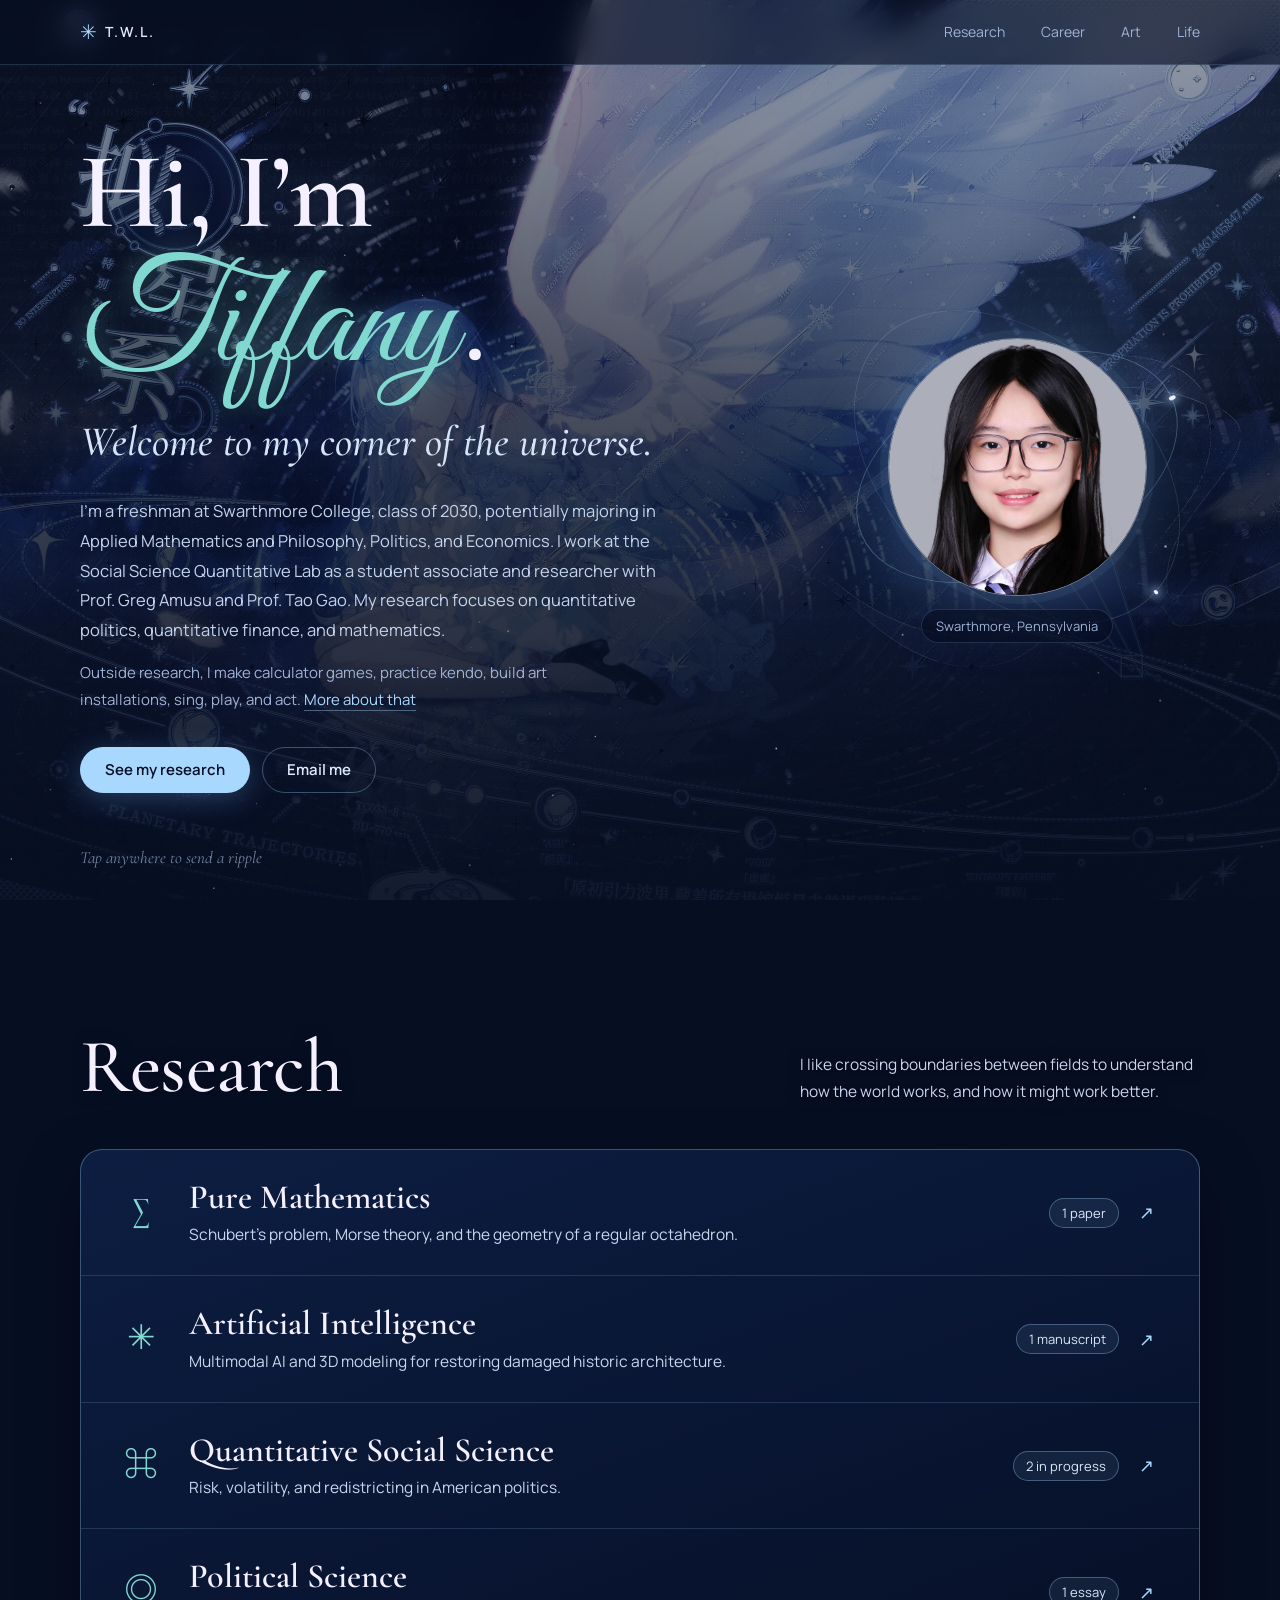
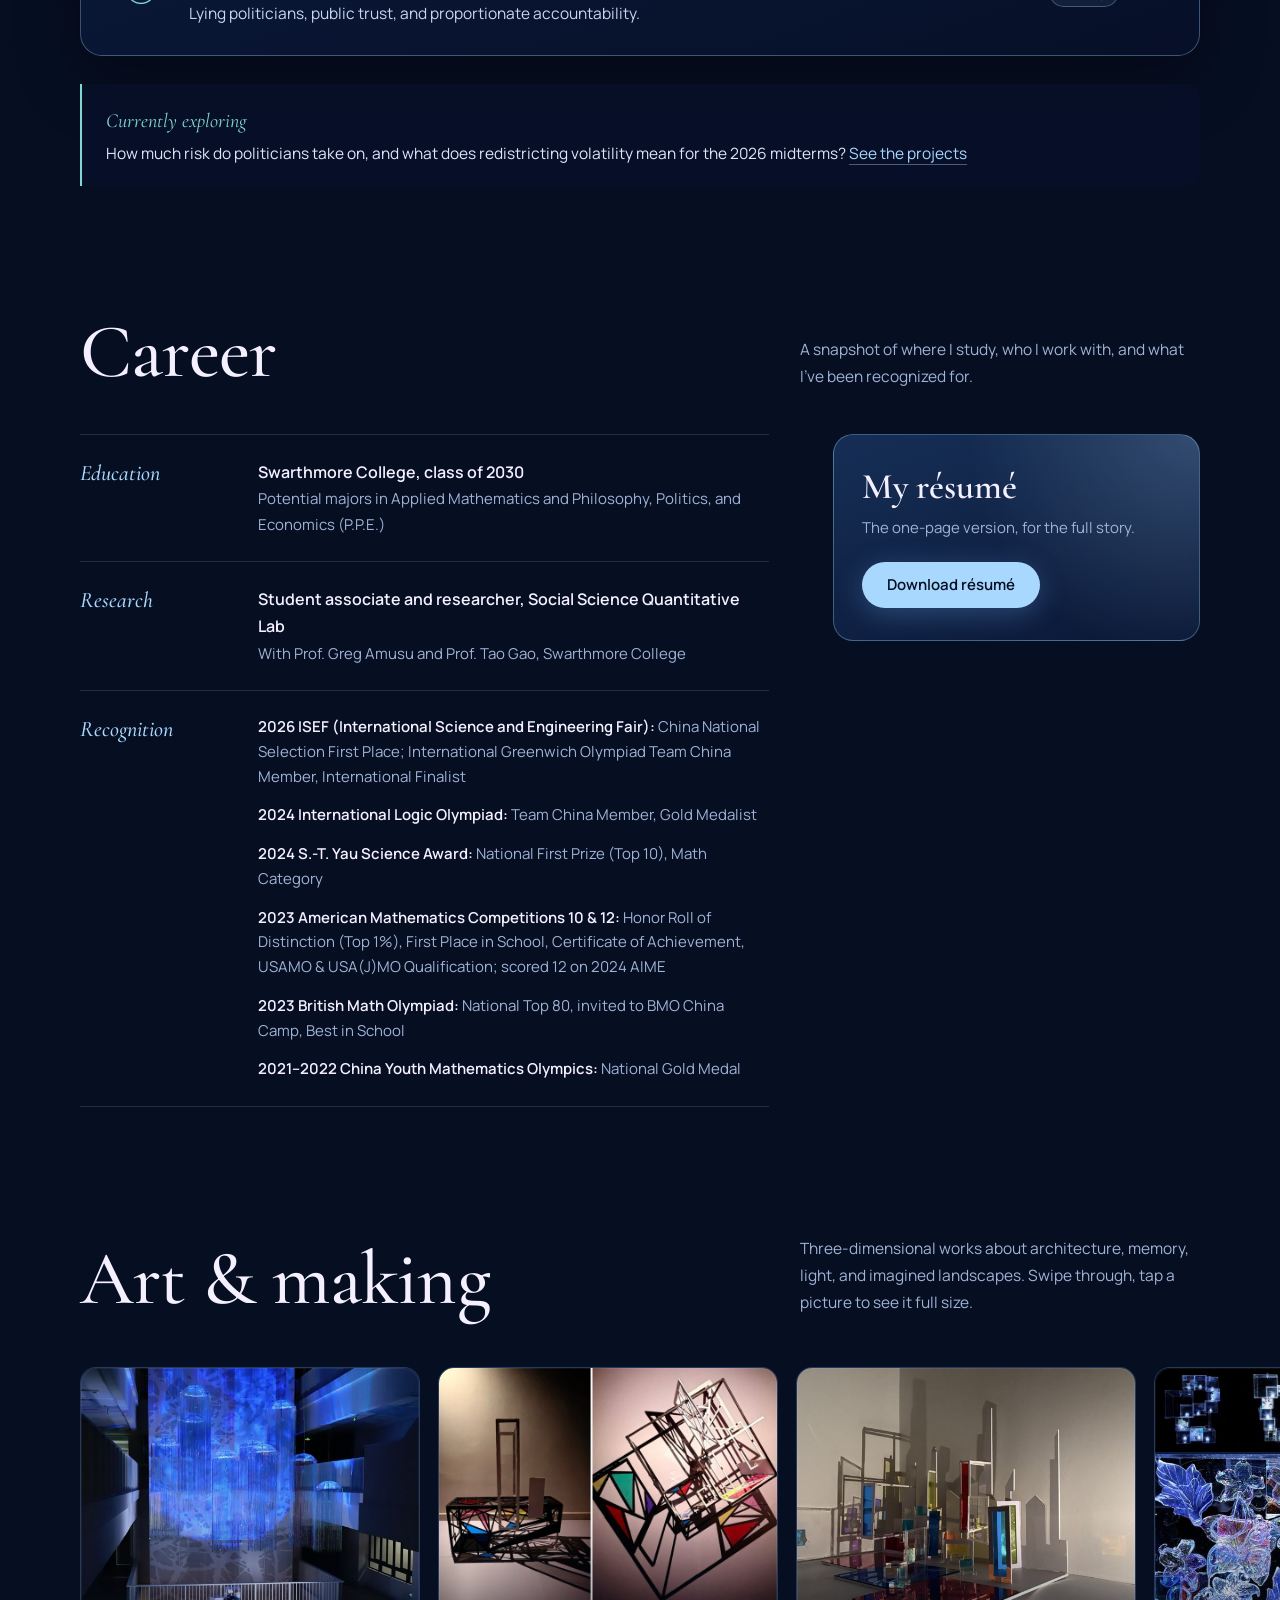
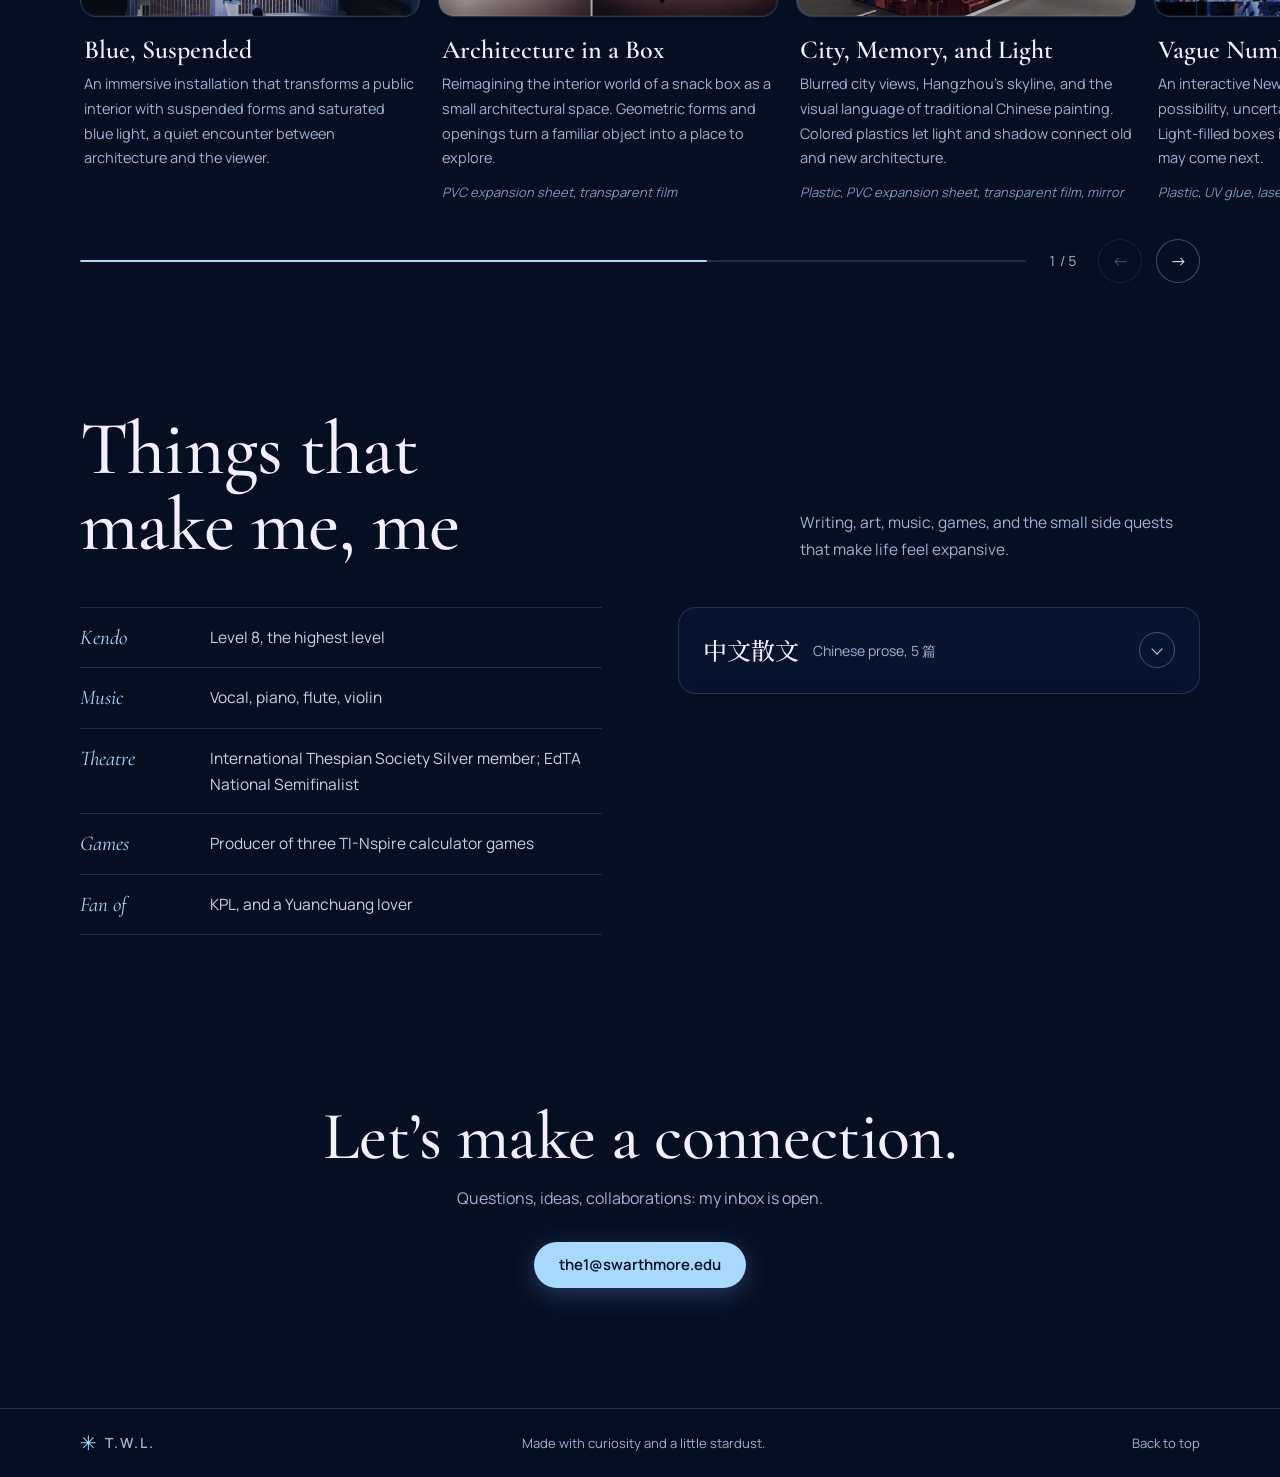
==== commit ee1e3452: "Add files via upload" ====
--- a/index.html
+++ b/index.html
@@ -8,7 +8,7 @@
   <title>Tiffany Wing Lun He</title>
   <link rel="preconnect" href="https://fonts.googleapis.com">
   <link rel="preconnect" href="https://fonts.gstatic.com" crossorigin>
-  <link href="https://fonts.googleapis.com/css2?family=Cormorant+Garamond:ital,wght@0,500;0,600;1,500&family=Manrope:wght@400;500;600&family=Noto+Serif+SC:wght@500&display=swap" rel="stylesheet">
+  <link href="https://fonts.googleapis.com/css2?family=Cormorant+Garamond:ital,wght@0,500;0,600;1,500&family=Great+Vibes&family=Manrope:wght@400;500;600&family=Noto+Serif+SC:wght@500&display=swap" rel="stylesheet">
   <link rel="stylesheet" href="style.css">
 </head>
 <body>
@@ -26,7 +26,7 @@
   <main>
     <section class="hero" id="home">
       <div class="hero-copy">
-        <h1>Hi, I’m Tiffany.</h1>
+        <h1>Hi, I’m <span class="name">Tiffany</span>.</h1>
         <p class="tagline">Welcome to my corner of the universe.</p>
         <p class="lead">I’m a freshman at Swarthmore College, class of 2030, potentially majoring in Applied Mathematics and Philosophy, Politics, and Economics. I work at the Social Science Quantitative Lab as a student associate and researcher with Prof. Greg Amusu and Prof. Tao Gao. My research focuses on quantitative politics, quantitative finance, and mathematics.</p>
         <p class="lead lead-small">Outside research, I make calculator games, practice kendo, build art installations, sing, play, and act. <a class="inline-link" href="#life">More about that</a></p>
@@ -170,7 +170,7 @@
   <footer>
     <div class="footer-inner">
       <a class="wordmark" href="#home"><span class="mark" aria-hidden="true">✳</span>T.W.L.</a>
-      <p>Made with curiosity and a few stray feathers.</p>
+      <p>Made with curiosity and a little stardust.</p>
       <a href="#home">Back to top</a>
     </div>
   </footer>
--- a/style.css
+++ b/style.css
@@ -268,3 +268,21 @@
 .essays[open] .toc li:nth-child(5){animation-delay:.2s}
 .awards{gap:14px;line-height:1.65}
 @media (max-width:600px){.essays summary{padding:18px}.essays-sub{display:none}.toc{padding:0 18px 14px}.toc-head{margin:0 18px}}
+
+/* Tiffany Blue name */
+:root{--tiffany:#81d8d0}
+h1 .name{font-family:'Great Vibes','Snell Roundhand','Apple Chancery',cursive;font-weight:400;font-size:1.32em;line-height:1.1;display:inline-block;margin:.04em 0 .02em;color:var(--tiffany);letter-spacing:0;padding:0 .06em 0 .02em;text-shadow:0 0 28px rgba(129,216,208,.45);white-space:nowrap}
+.tagline{color:#d6e4f8}
+
+/* Research: solid backing so the text reads clearly */
+#research .section-intro{color:#c8d7ef}
+.fields{border:1px solid var(--line-strong);border-radius:22px;background:linear-gradient(160deg,rgba(14,32,70,.9),rgba(7,16,40,.9));backdrop-filter:blur(14px);-webkit-backdrop-filter:blur(14px);box-shadow:0 24px 60px rgba(0,0,0,.35);overflow:hidden}
+.fields li:last-child .field{border-bottom:0}
+.field{padding:28px clamp(18px,3vw,32px)}
+.field-desc{color:#c8d7ef;font-size:15.5px}
+.field-count{color:#dbe7fa;border-color:rgba(169,216,255,.32);background:rgba(169,216,255,.08)}
+.field-glyph{color:var(--tiffany)}
+.now{background:rgba(7,16,40,.88);color:#dbe7fa;border-left-color:var(--tiffany)}
+.now-label{color:var(--tiffany)}
+@media (max-width:600px){.field{padding:22px 16px}}
+#research .section-intro,#research h2{text-shadow:0 1px 14px rgba(6,14,34,.95),0 0 2px rgba(6,14,34,.8)}
